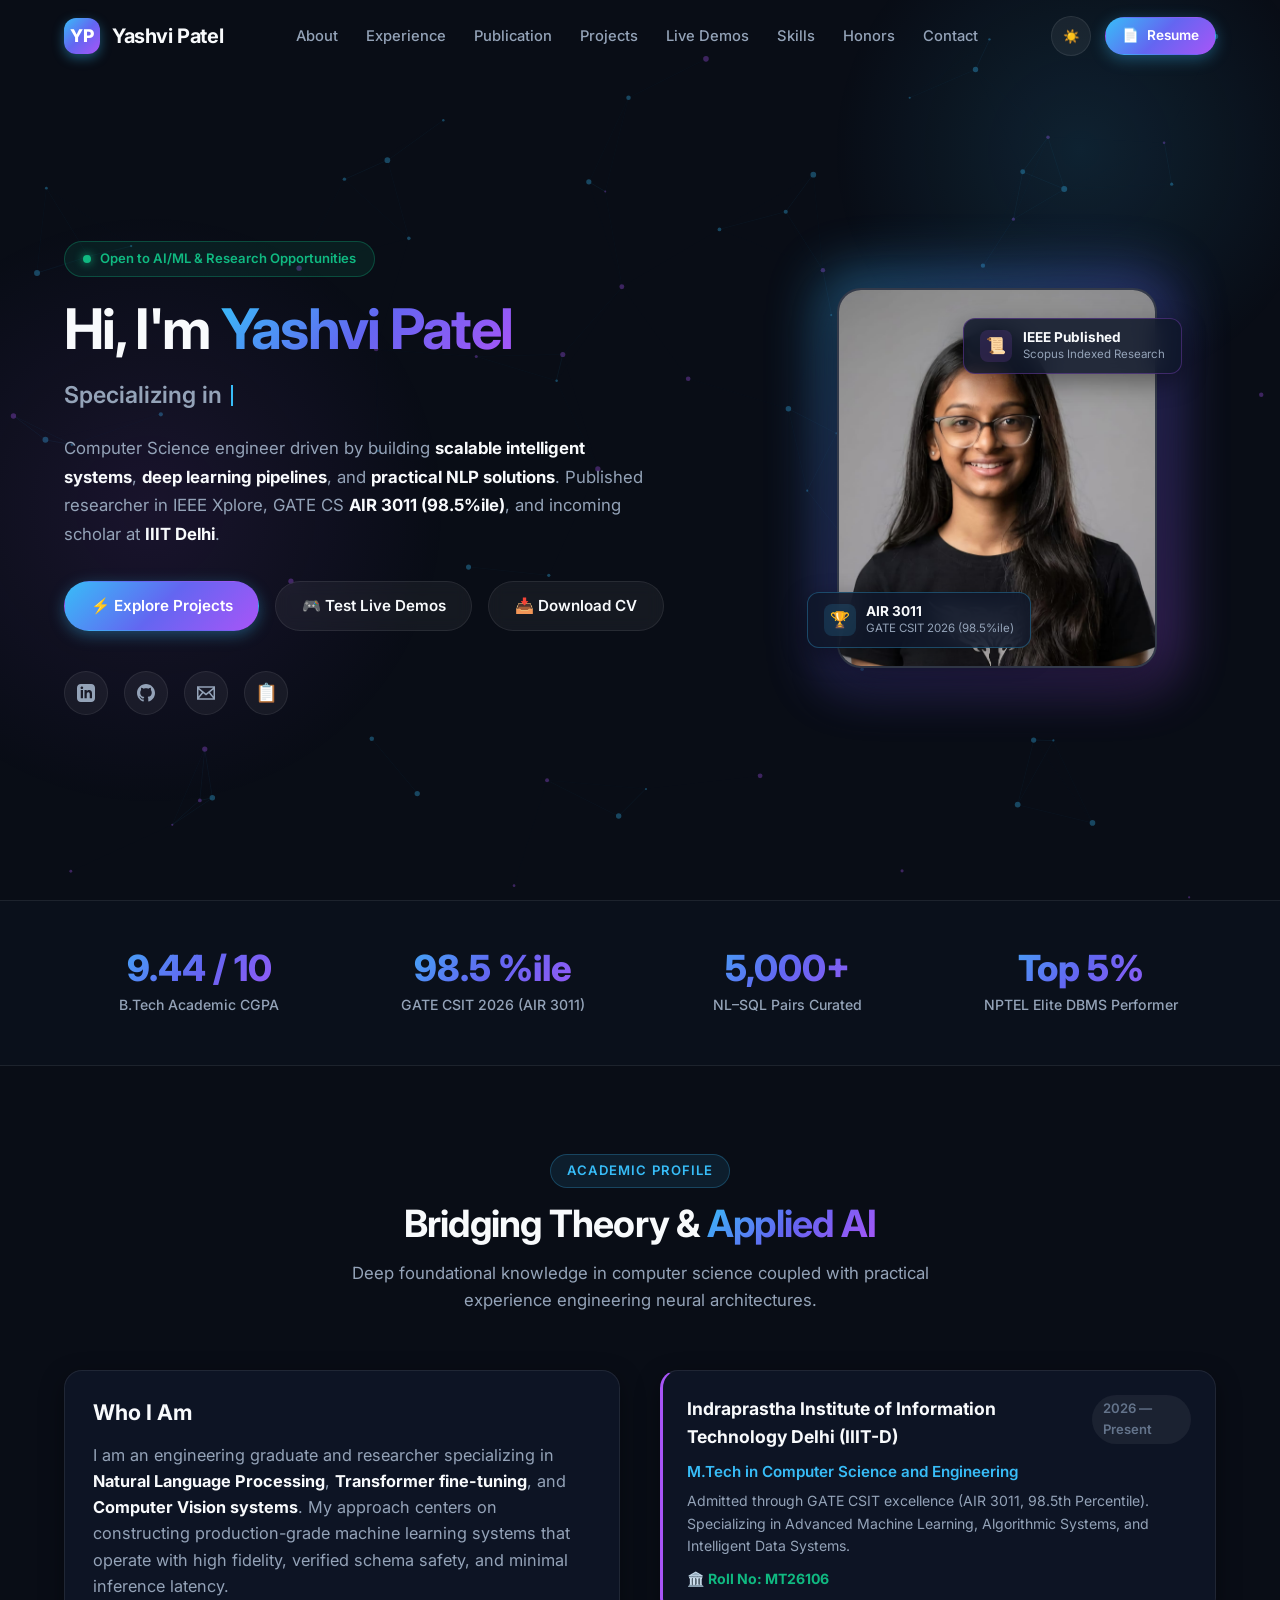
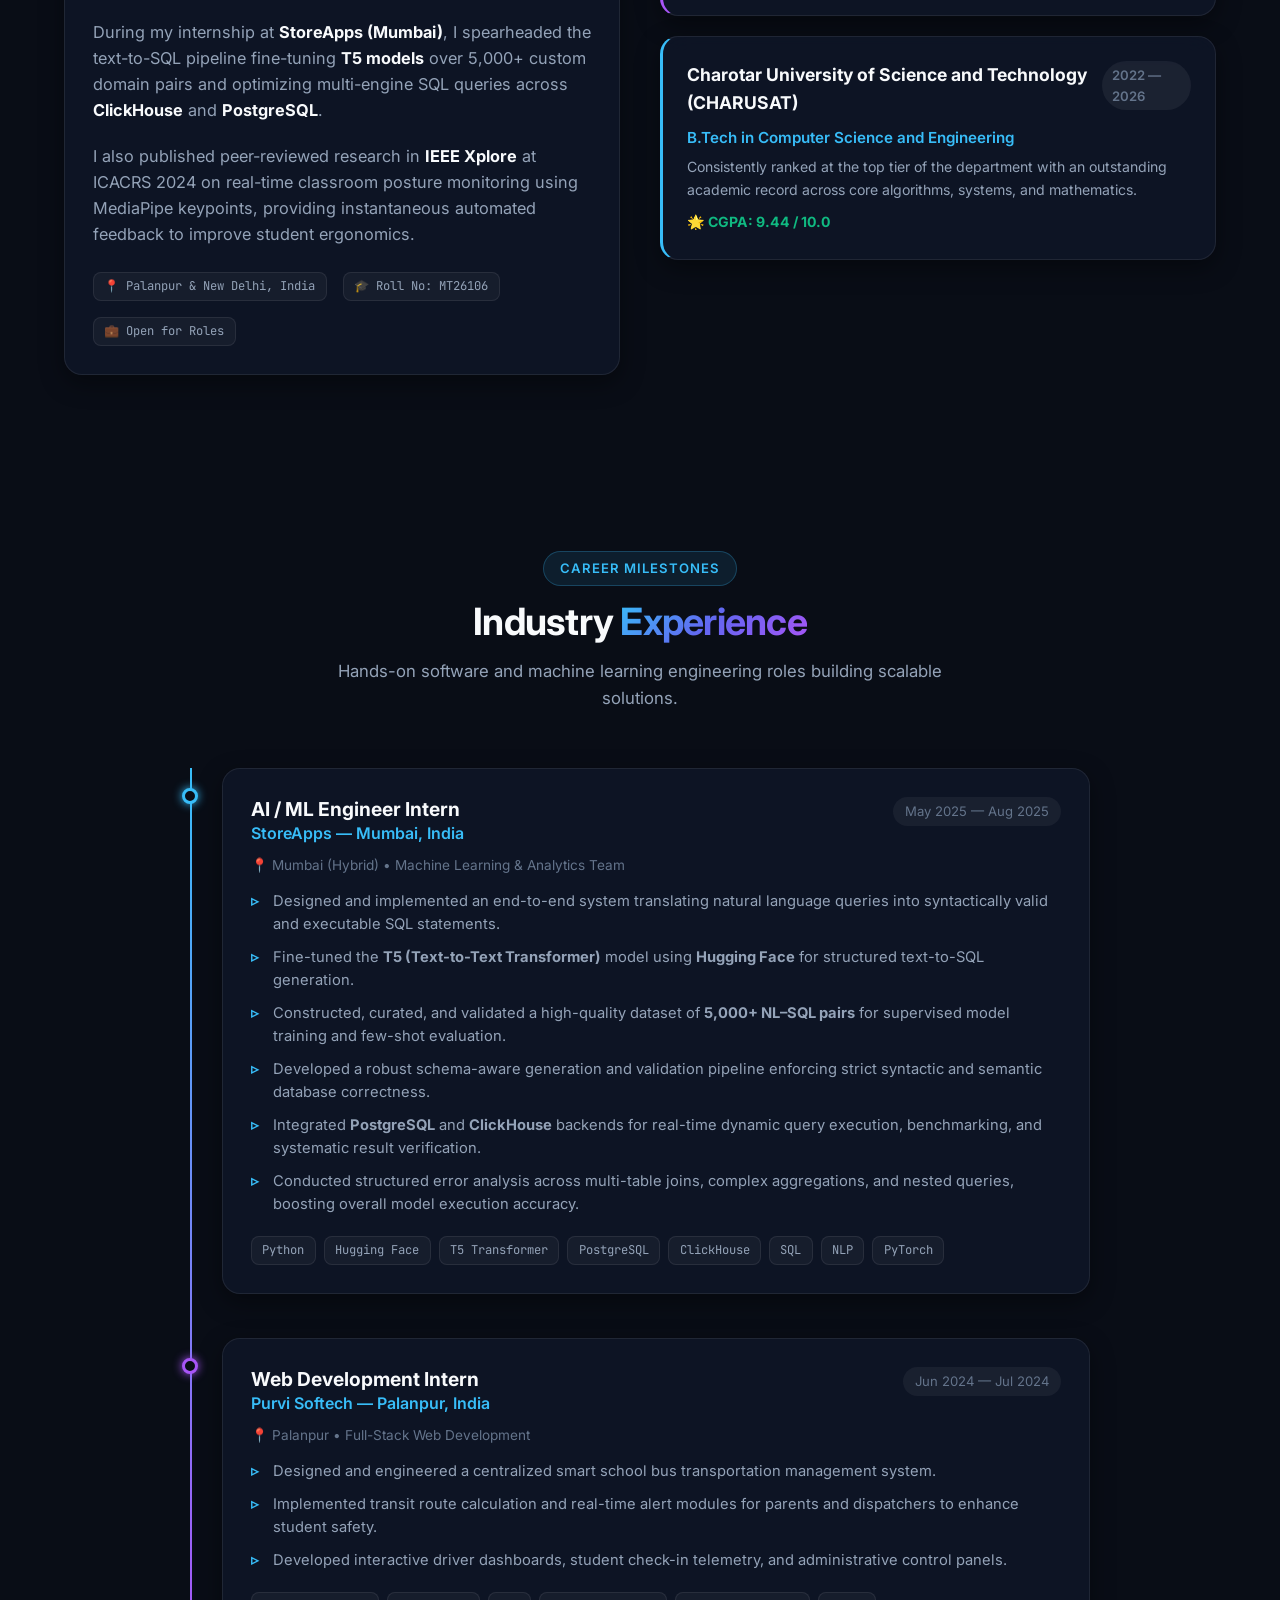
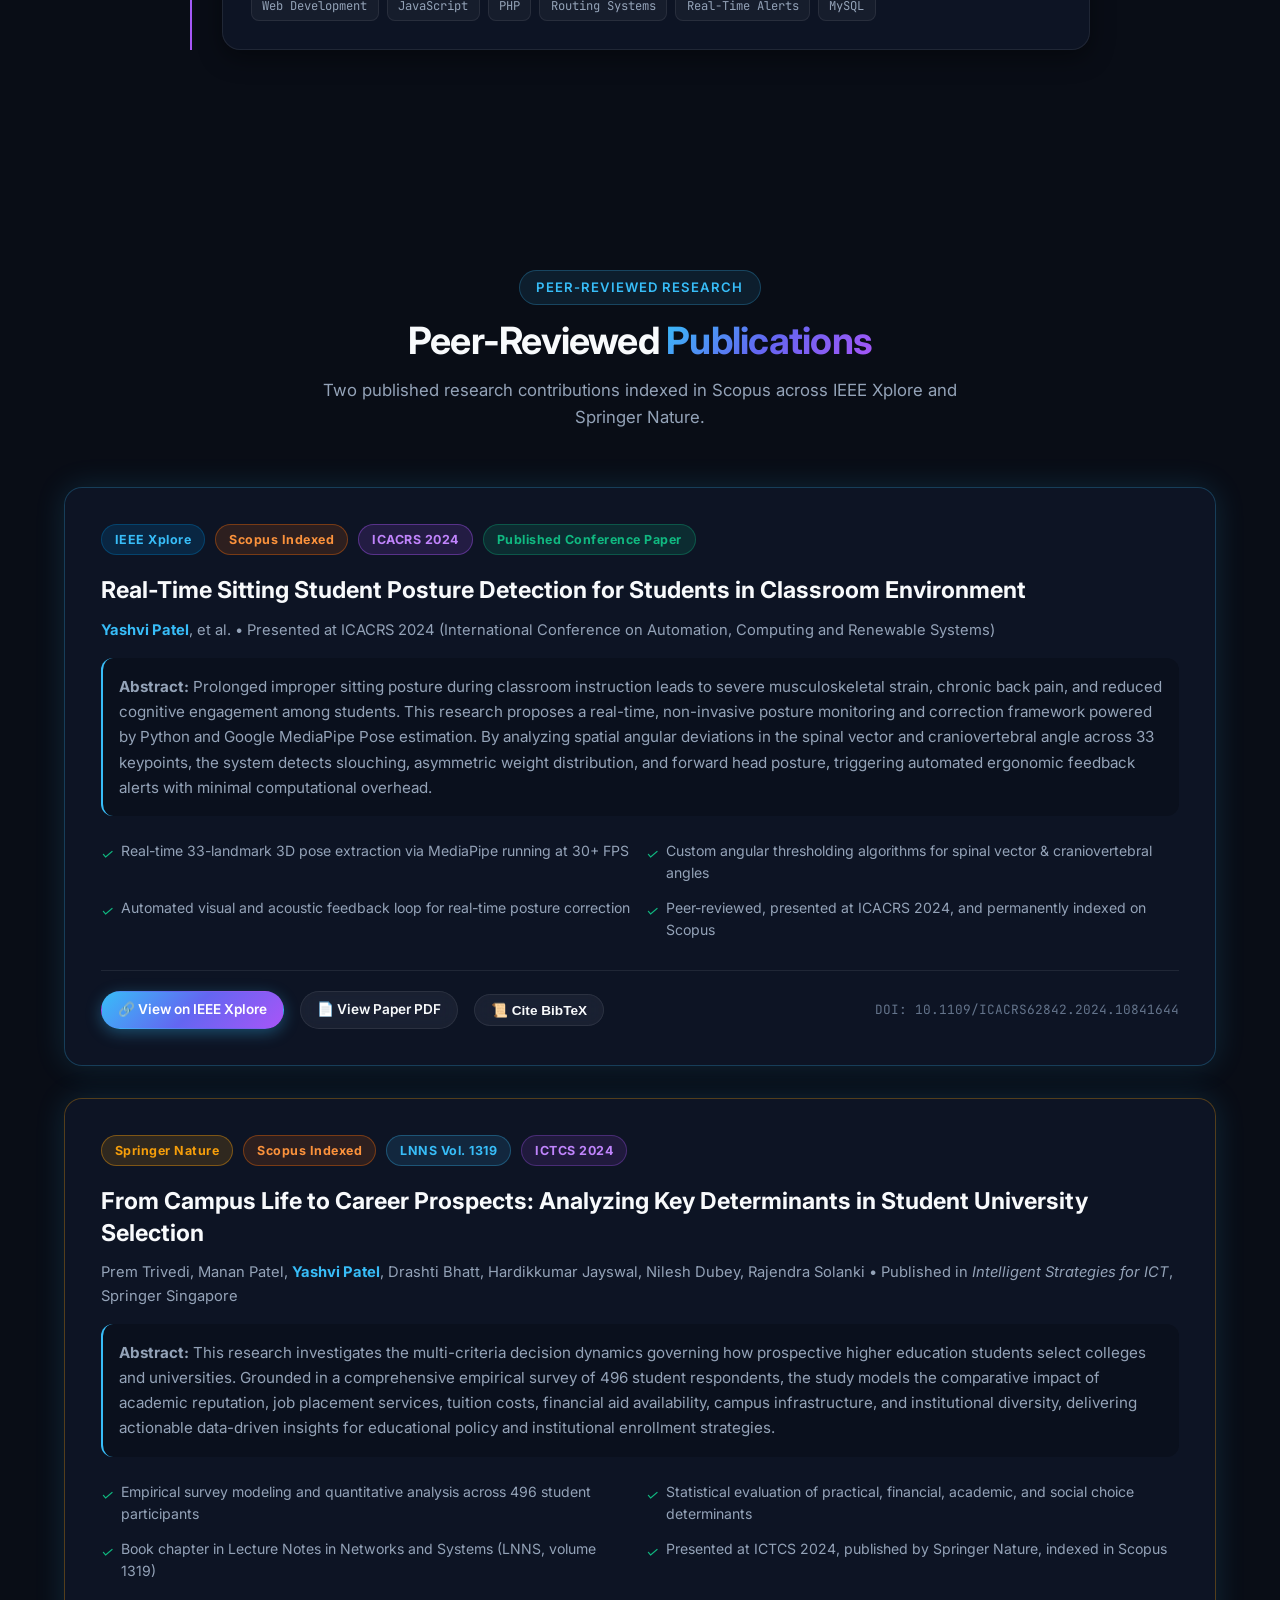
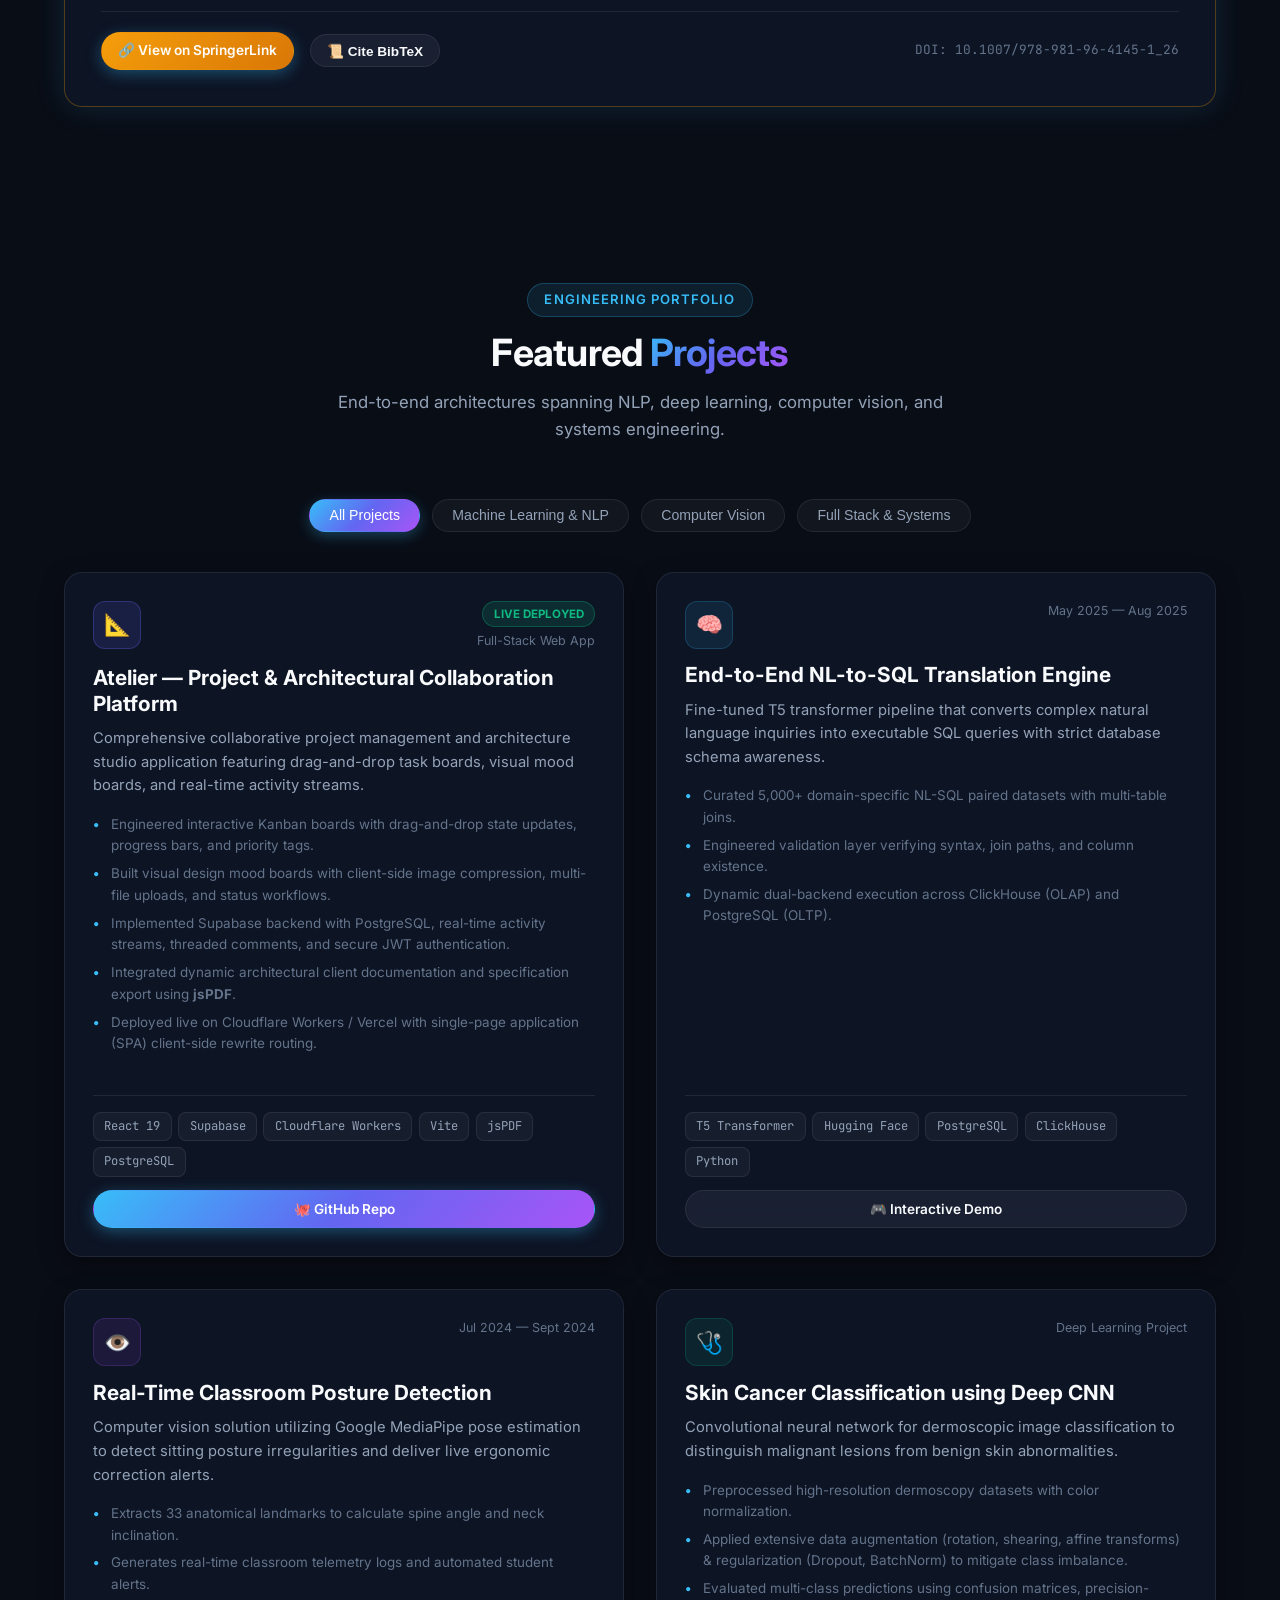
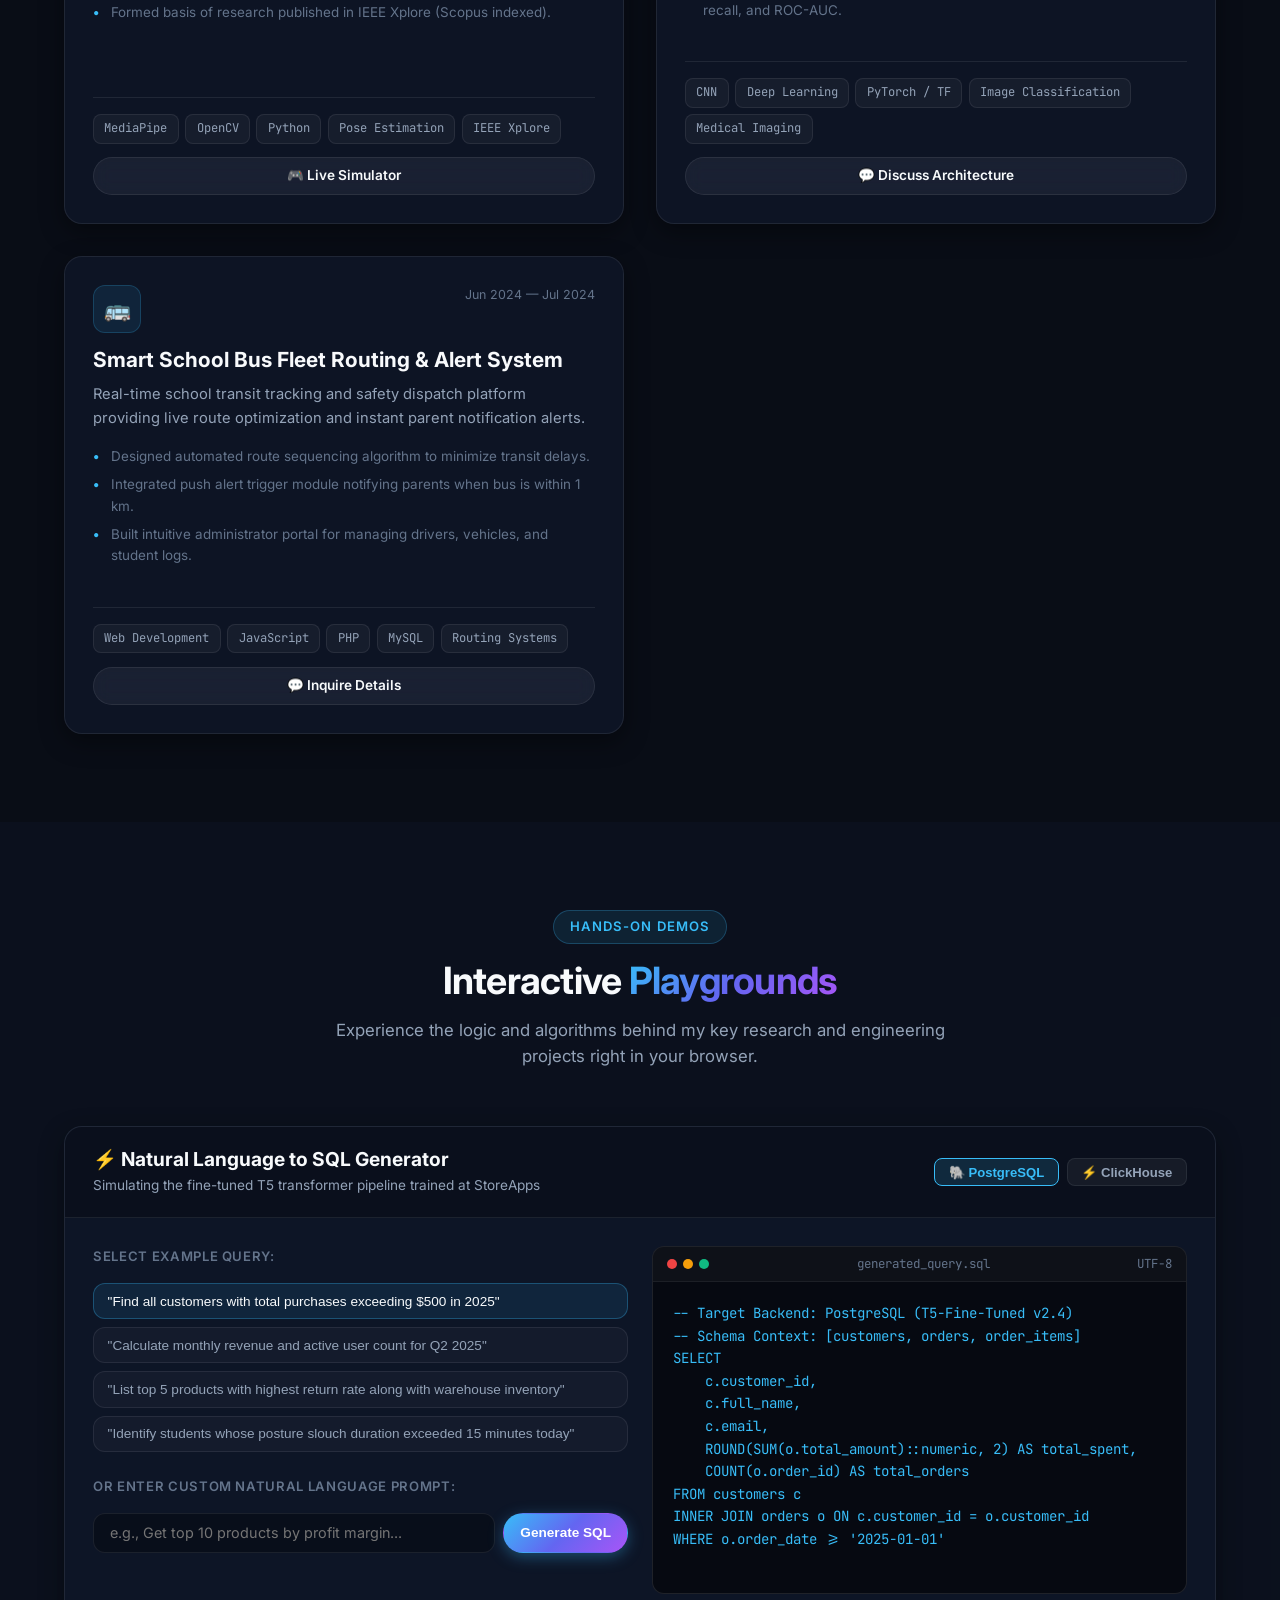
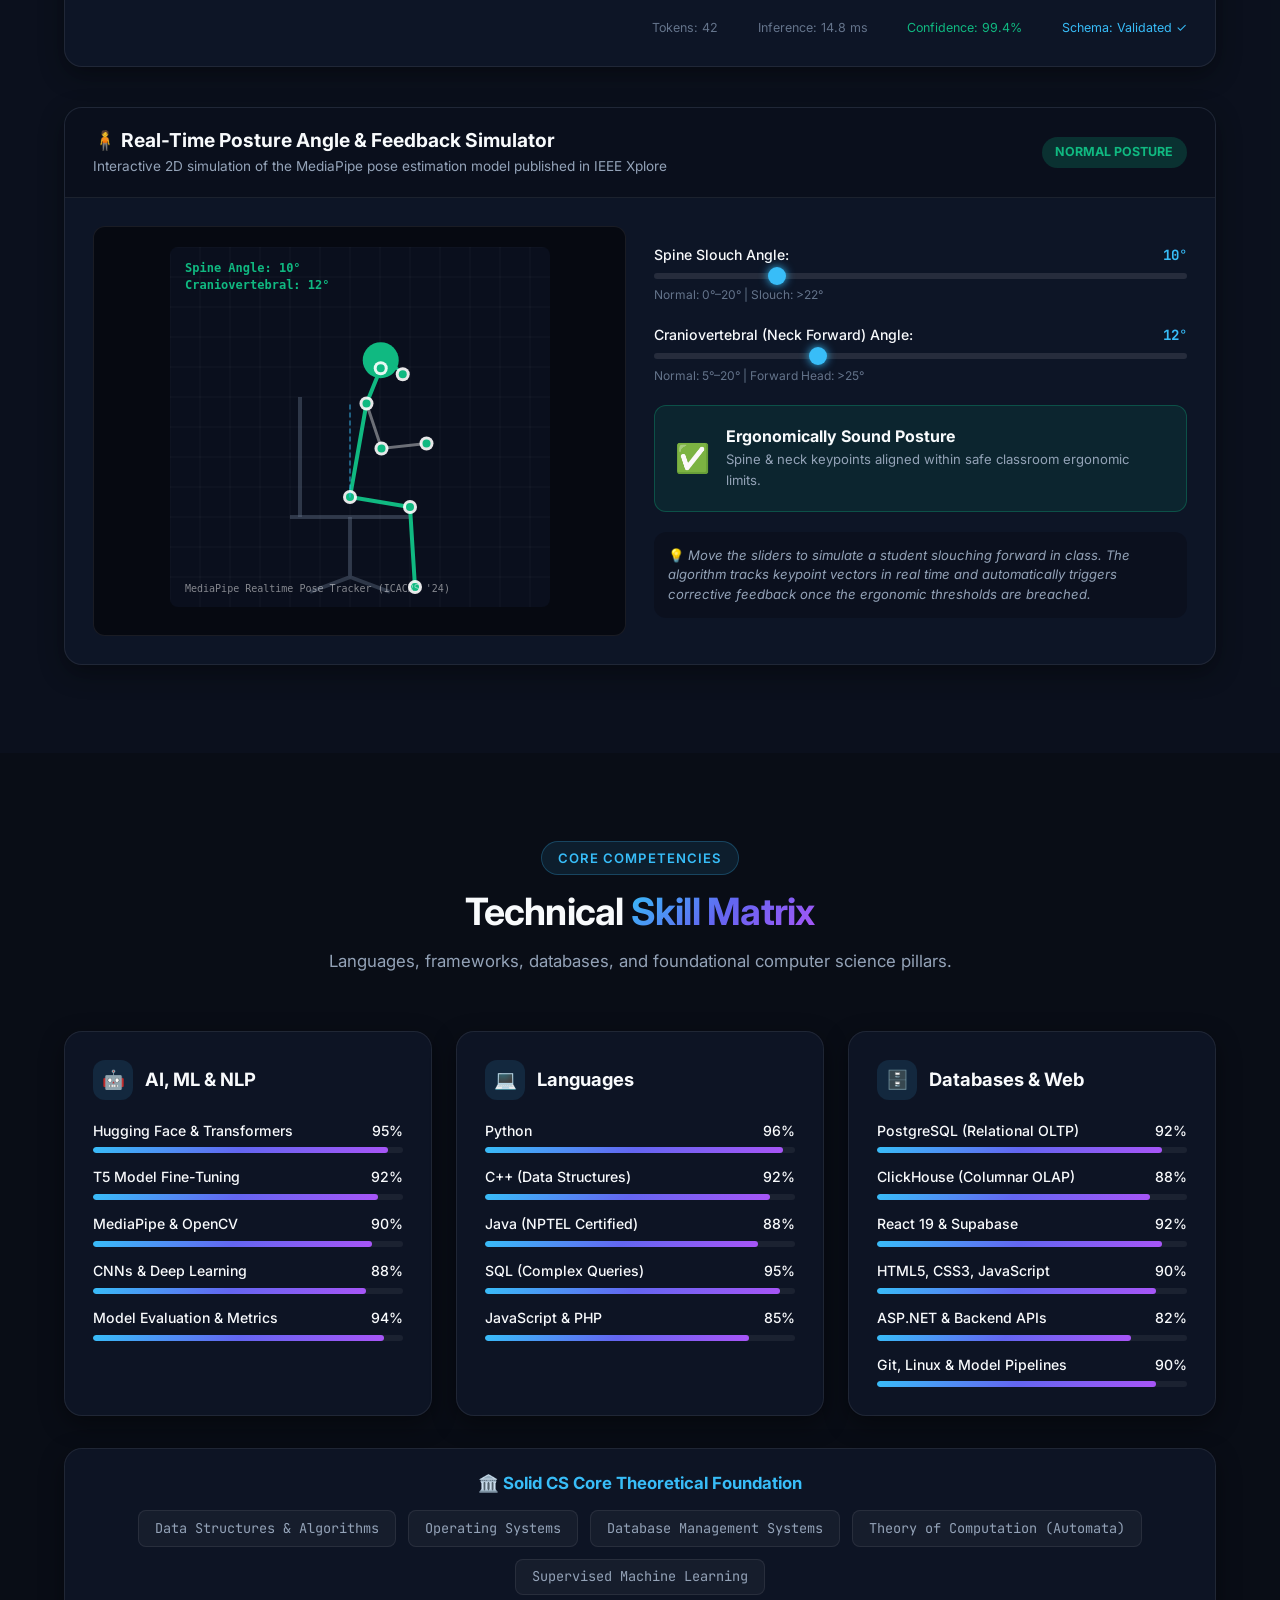
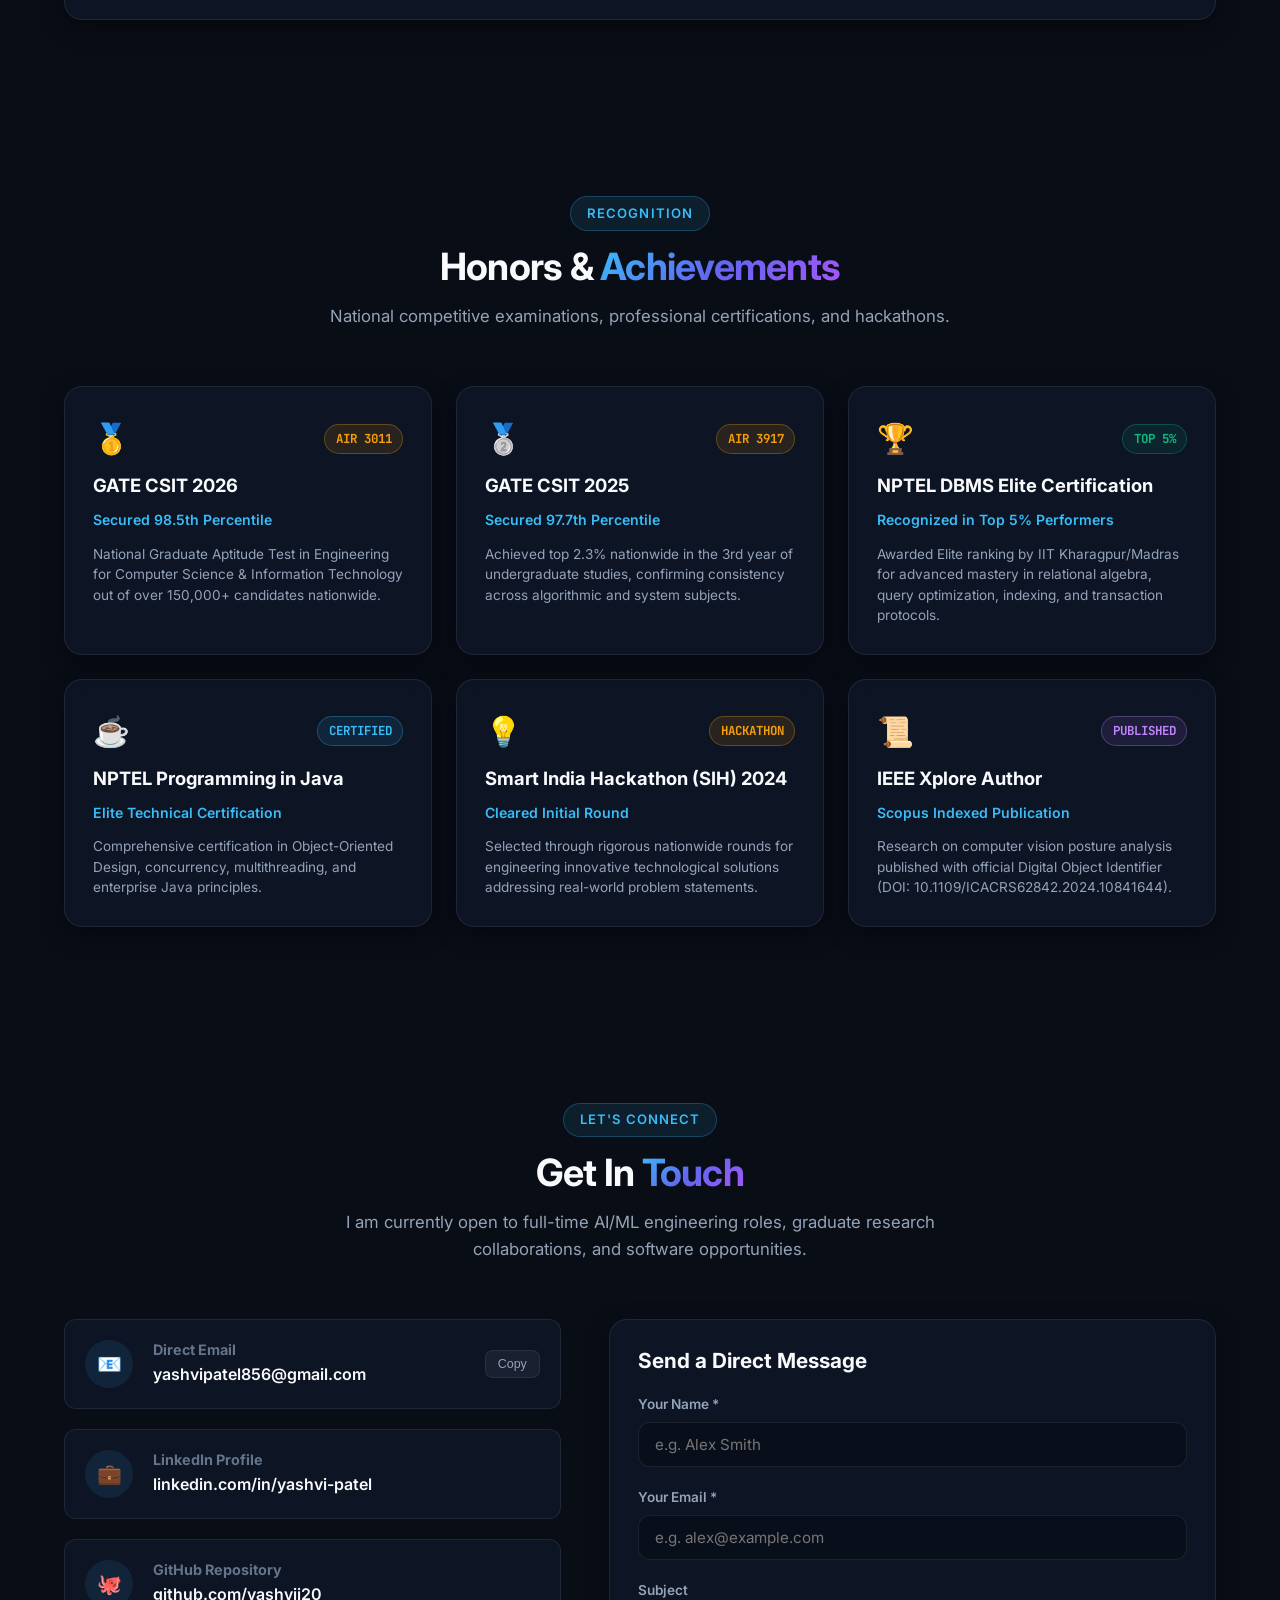
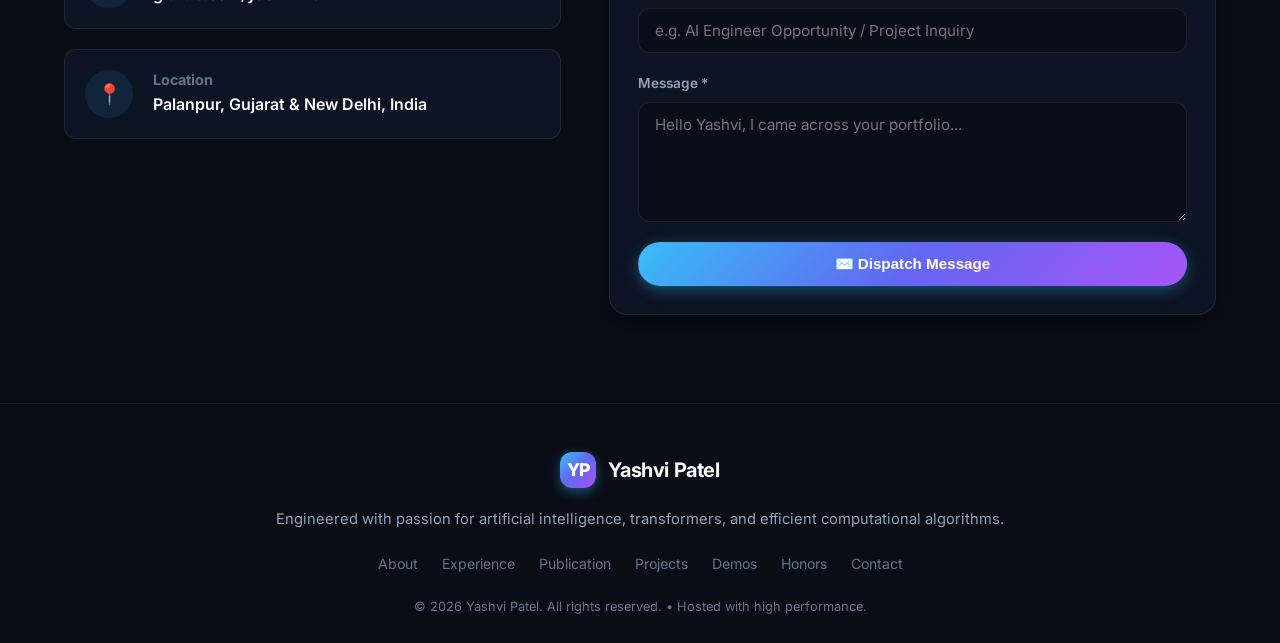
==== index.html @ 538547d9 "Initial commit: Yashvi Patel Portfolio Website with interactive demos and dual publications" ====
<!DOCTYPE html>
<html lang="en" data-theme="dark">
<head>
  <meta charset="UTF-8">
  <meta name="viewport" content="width=device-width, initial-scale=1.0">
  <title>Yashvi Patel | AI/ML Engineer & CS Researcher</title>
  <meta name="description" content="Portfolio of Yashvi Patel - AI/ML Engineer, NLP Researcher, and GATE CS AIR 3011 Scholar. Fine-tuned T5 models, MediaPipe Computer Vision, published in IEEE Xplore.">
  <meta name="keywords" content="Yashvi Patel, AI Engineer, Machine Learning, NLP, T5 Transformer, Computer Vision, MediaPipe, IIIT Delhi, CHARUSAT, GATE CS, IEEE Xplore">
  <meta name="author" content="Yashvi Patel">

  <!-- Open Graph / Meta -->
  <meta property="og:type" content="website">
  <meta property="og:title" content="Yashvi Patel | AI/ML Engineer & Researcher">
  <meta property="og:description" content="Explore projects in NLP, Text-to-SQL, Computer Vision, and IEEE-published research.">
  <meta property="og:image" content="assets/yashvi_patel.jpg">

  <!-- Favicon -->
  <link rel="icon" type="image/svg+xml" href="data:image/svg+xml,<svg xmlns='http://www.w3.org/2000/svg' viewBox='0 0 100 100'><text y='.9em' font-size='90'>🚀</text></svg>">

  <!-- Stylesheet -->
  <link rel="stylesheet" href="css/styles.css">

  <!-- Google Fonts -->
  <link rel="preconnect" href="https://fonts.googleapis.com">
  <link rel="preconnect" href="https://fonts.gstatic.com" crossorigin>
  <link href="https://fonts.googleapis.com/css2?family=Inter:wght@300;400;500;600;700;800&family=JetBrains+Mono:wght@400;500;700&display=swap" rel="stylesheet">
</head>
<body>

  <!-- Background Canvas & Ambience -->
  <canvas id="bg-canvas"></canvas>
  <div class="ambient-glow-1"></div>
  <div class="ambient-glow-2"></div>

  <!-- ==========================================================================
       NAVIGATION BAR
       ========================================================================== -->
  <nav class="navbar" id="navbar">
    <div class="container nav-container">
      <a href="#hero" class="nav-brand">
        <div class="nav-logo-badge">YP</div>
        <span>Yashvi Patel</span>
      </a>

      <ul class="nav-links">
        <li><a href="#about" class="nav-link">About</a></li>
        <li><a href="#experience" class="nav-link">Experience</a></li>
        <li><a href="#publication" class="nav-link">Publication</a></li>
        <li><a href="#projects" class="nav-link">Projects</a></li>
        <li><a href="#demos" class="nav-link">Live Demos</a></li>
        <li><a href="#skills" class="nav-link">Skills</a></li>
        <li><a href="#awards" class="nav-link">Honors</a></li>
        <li><a href="#contact" class="nav-link">Contact</a></li>
      </ul>

      <div class="nav-actions">
        <button id="themeToggleBtn" class="theme-toggle-btn" aria-label="Toggle theme">☀️</button>
        <a href="assets/Yashvi_Patel_Resume.pdf" target="_blank" class="btn btn-primary btn-sm">
          <span>📄</span>
          <span>Resume</span>
        </a>
        <button class="mobile-menu-btn" id="mobileMenuBtn" aria-label="Open menu">☰</button>
      </div>
    </div>
  </nav>

  <!-- Mobile Drawer -->
  <div class="mobile-nav-drawer" id="mobileNavDrawer">
    <a href="#about" class="mobile-nav-link">About</a>
    <a href="#experience" class="mobile-nav-link">Experience</a>
    <a href="#publication" class="mobile-nav-link">Publication</a>
    <a href="#projects" class="mobile-nav-link">Projects</a>
    <a href="#demos" class="mobile-nav-link">Live Demos</a>
    <a href="#skills" class="mobile-nav-link">Skills</a>
    <a href="#awards" class="mobile-nav-link">Honors</a>
    <a href="#contact" class="mobile-nav-link">Contact</a>
    <a href="assets/Yashvi_Patel_Resume.pdf" target="_blank" class="btn btn-primary btn-sm" style="text-align: center; margin-top: 0.5rem;">
      📄 Download Resume
    </a>
  </div>

  <main>
    <!-- ==========================================================================
         HERO SECTION
         ========================================================================== -->
    <section class="hero-section" id="hero">
      <div class="container hero-grid">
        <div class="hero-content">
          <div class="hero-status-pill">
            <span class="status-dot"></span>
            <span>Open to AI/ML & Research Opportunities</span>
          </div>

          <h1 class="hero-title">
            Hi, I'm <span class="text-gradient">Yashvi Patel</span>
          </h1>

          <div class="hero-typed-wrapper">
            <span>Specializing in</span>
            <span class="typed-text" id="typedText"></span>
            <span class="typing-cursor"></span>
          </div>

          <p class="hero-bio">
            Computer Science engineer driven by building <strong>scalable intelligent systems</strong>, 
            <strong>deep learning pipelines</strong>, and <strong>practical NLP solutions</strong>. Published researcher in IEEE Xplore, 
            GATE CS <strong>AIR 3011 (98.5%ile)</strong>, and incoming scholar at <strong>IIIT Delhi</strong>.
          </p>

          <div class="hero-cta-group">
            <a href="#projects" class="btn btn-primary">
              <span>⚡ Explore Projects</span>
            </a>
            <a href="#demos" class="btn btn-secondary">
              <span>🎮 Test Live Demos</span>
            </a>
            <a href="assets/Yashvi_Patel_Resume.pdf" target="_blank" class="btn btn-secondary">
              <span>📥 Download CV</span>
            </a>
          </div>

          <div class="hero-social-links">
            <a href="https://www.linkedin.com/in/yashvi-patel-6a3a37250/" target="_blank" rel="noopener noreferrer" class="social-icon-btn" title="LinkedIn Profile">
              <svg width="18" height="18" fill="currentColor" viewBox="0 0 24 24"><path d="M19 0h-14c-2.761 0-5 2.239-5 5v14c0 2.761 2.239 5 5 5h14c2.762 0 5-2.239 5-5v-14c0-2.761-2.238-5-5-5zm-11 19h-3v-11h3v11zm-1.5-12.268c-.966 0-1.75-.79-1.75-1.764s.784-1.764 1.75-1.764 1.75.79 1.75 1.764-.783 1.764-1.75 1.764zm13.5 12.268h-3v-5.604c0-3.368-4-3.113-4 0v5.604h-3v-11h3v1.765c1.396-2.586 7-2.777 7 2.476v6.759z"/></svg>
            </a>
            <a href="https://github.com/yashvii20" target="_blank" rel="noopener noreferrer" class="social-icon-btn" title="GitHub Profile">
              <svg width="18" height="18" fill="currentColor" viewBox="0 0 24 24"><path d="M12 0c-6.626 0-12 5.373-12 12 0 5.302 3.438 9.8 8.207 11.387.599.111.793-.261.793-.577v-2.234c-3.338.726-4.033-1.416-4.033-1.416-.546-1.387-1.333-1.756-1.333-1.756-1.089-.745.083-.729.083-.729 1.205.084 1.839 1.237 1.839 1.237 1.07 1.834 2.807 1.304 3.492.997.107-.775.418-1.305.762-1.604-2.665-.305-5.467-1.334-5.467-5.931 0-1.311.469-2.381 1.236-3.221-.124-.303-.535-1.524.117-3.176 0 0 1.008-.322 3.301 1.23.957-.266 1.983-.399 3.003-.404 1.02.005 2.047.138 3.006.404 2.291-1.552 3.297-1.23 3.297-1.23.653 1.653.242 2.874.118 3.176.77.84 1.235 1.911 1.235 3.221 0 4.609-2.807 5.624-5.479 5.921.43.372.823 1.102.823 2.222v3.293c0 .319.192.694.801.576 4.765-1.589 8.199-6.086 8.199-11.386 0-6.627-5.373-12-12-12z"/></svg>
            </a>
            <a href="mailto:yashvipatel856@gmail.com" class="social-icon-btn" title="Send Email">
              <svg width="18" height="18" fill="currentColor" viewBox="0 0 24 24"><path d="M0 3v18h24v-18h-24zm6.623 7.929l-4.623 5.712v-9.458l4.623 3.746zm-4.141-5.929h19.035l-9.517 7.713-9.518-7.713zm5.694 7.188l3.824 3.099 3.83-3.104 5.612 6.817h-18.779l5.513-6.812zm9.208-1.26l4.616-3.741v9.348l-4.616-5.607z"/></svg>
            </a>
            <button id="heroCopyEmailBtn" class="social-icon-btn" title="Copy Email to Clipboard">
              📋
            </button>
          </div>
        </div>

        <div class="hero-visual">
          <div class="hero-avatar-wrapper">
            <div class="avatar-backdrop-glow"></div>
            <div class="hero-avatar-card">
              <img src="assets/yashvi_patel.jpg" alt="Yashvi Patel Portrait" class="hero-avatar-img">
            </div>

            <!-- Floating Highlights -->
            <div class="floating-badge floating-badge-1">
              <div class="badge-icon blue">🏆</div>
              <div class="badge-content">
                <h4>AIR 3011</h4>
                <p>GATE CSIT 2026 (98.5%ile)</p>
              </div>
            </div>

            <div class="floating-badge floating-badge-2">
              <div class="badge-icon purple">📜</div>
              <div class="badge-content">
                <h4>IEEE Published</h4>
                <p>Scopus Indexed Research</p>
              </div>
            </div>
          </div>
        </div>
      </div>
    </section>

    <!-- ==========================================================================
         METRICS / HIGHLIGHTS BAR
         ========================================================================== -->
    <section class="stats-bar-section">
      <div class="container">
        <div class="stats-grid">
          <div class="stat-item">
            <div class="stat-value">9.44 / 10</div>
            <div class="stat-label">B.Tech Academic CGPA</div>
          </div>
          <div class="stat-item">
            <div class="stat-value">98.5 %ile</div>
            <div class="stat-label">GATE CSIT 2026 (AIR 3011)</div>
          </div>
          <div class="stat-item">
            <div class="stat-value">5,000+</div>
            <div class="stat-label">NL–SQL Pairs Curated</div>
          </div>
          <div class="stat-item">
            <div class="stat-value">Top 5%</div>
            <div class="stat-label">NPTEL Elite DBMS Performer</div>
          </div>
        </div>
      </div>
    </section>

    <!-- ==========================================================================
         ABOUT ME & EDUCATION
         ========================================================================== -->
    <section class="section" id="about">
      <div class="container">
        <div class="section-header">
          <div class="section-tag">Academic Profile</div>
          <h2 class="section-title">Bridging Theory & <span class="text-gradient">Applied AI</span></h2>
          <p class="section-subtitle">
            Deep foundational knowledge in computer science coupled with practical experience engineering neural architectures.
          </p>
        </div>

        <div class="about-grid">
          <div class="glass-card about-text">
            <h3 style="font-size: 1.35rem; margin-bottom: 1rem;">Who I Am</h3>
            <p>
              I am an engineering graduate and researcher specializing in <strong>Natural Language Processing</strong>, 
              <strong>Transformer fine-tuning</strong>, and <strong>Computer Vision systems</strong>. My approach centers on constructing 
              production-grade machine learning systems that operate with high fidelity, verified schema safety, and minimal inference latency.
            </p>
            <p>
              During my internship at <strong>StoreApps (Mumbai)</strong>, I spearheaded the text-to-SQL pipeline fine-tuning <strong>T5 models</strong> 
              over 5,000+ custom domain pairs and optimizing multi-engine SQL queries across <strong>ClickHouse</strong> and <strong>PostgreSQL</strong>.
            </p>
            <p>
              I also published peer-reviewed research in <strong>IEEE Xplore</strong> at ICACRS 2024 on real-time classroom posture monitoring using 
              MediaPipe keypoints, providing instantaneous automated feedback to improve student ergonomics.
            </p>
            <div style="display: flex; gap: 1rem; margin-top: 1.5rem; flex-wrap: wrap;">
              <span class="tech-tag">📍 Palanpur & New Delhi, India</span>
              <span class="tech-tag">🎓 Roll No: MT26106</span>
              <span class="tech-tag">💼 Open for Roles</span>
            </div>
          </div>

          <div class="education-cards">
            <!-- IIIT Delhi Card -->
            <div class="glass-card edu-card iiitd">
              <div class="edu-header">
                <div class="edu-school">Indraprastha Institute of Information Technology Delhi (IIIT-D)</div>
                <div class="edu-year">2026 — Present</div>
              </div>
              <div class="edu-degree">M.Tech in Computer Science and Engineering</div>
              <p style="font-size: 0.88rem; color: var(--text-secondary); margin-bottom: 0.5rem;">
                Admitted through GATE CSIT excellence (AIR 3011, 98.5th Percentile). Specializing in Advanced Machine Learning, Algorithmic Systems, and Intelligent Data Systems.
              </p>
              <div class="edu-score">
                <span>🏛️ Roll No: MT26106</span>
              </div>
            </div>

            <!-- CHARUSAT Card -->
            <div class="glass-card edu-card">
              <div class="edu-header">
                <div class="edu-school">Charotar University of Science and Technology (CHARUSAT)</div>
                <div class="edu-year">2022 — 2026</div>
              </div>
              <div class="edu-degree">B.Tech in Computer Science and Engineering</div>
              <p style="font-size: 0.88rem; color: var(--text-secondary); margin-bottom: 0.5rem;">
                Consistently ranked at the top tier of the department with an outstanding academic record across core algorithms, systems, and mathematics.
              </p>
              <div class="edu-score">
                <span>🌟 CGPA: 9.44 / 10.0</span>
              </div>
            </div>
          </div>
        </div>
      </div>
    </section>

    <!-- ==========================================================================
         WORK EXPERIENCE
         ========================================================================== -->
    <section class="section" id="experience">
      <div class="container">
        <div class="section-header">
          <div class="section-tag">Career Milestones</div>
          <h2 class="section-title">Industry <span class="text-gradient">Experience</span></h2>
          <p class="section-subtitle">
            Hands-on software and machine learning engineering roles building scalable solutions.
          </p>
        </div>

        <div class="experience-timeline">
          <!-- StoreApps -->
          <div class="timeline-item">
            <div class="timeline-dot"></div>
            <div class="glass-card">
              <div class="exp-header">
                <div>
                  <h3 class="exp-role">AI / ML Engineer Intern</h3>
                  <div class="exp-company">StoreApps — Mumbai, India</div>
                </div>
                <div class="exp-duration">May 2025 — Aug 2025</div>
              </div>

              <div class="exp-location">
                <span>📍 Mumbai (Hybrid) • Machine Learning & Analytics Team</span>
              </div>

              <ul class="exp-bullets">
                <li>Designed and implemented an end-to-end system translating natural language queries into syntactically valid and executable SQL statements.</li>
                <li>Fine-tuned the <strong>T5 (Text-to-Text Transformer)</strong> model using <strong>Hugging Face</strong> for structured text-to-SQL generation.</li>
                <li>Constructed, curated, and validated a high-quality dataset of <strong>5,000+ NL–SQL pairs</strong> for supervised model training and few-shot evaluation.</li>
                <li>Developed a robust schema-aware generation and validation pipeline enforcing strict syntactic and semantic database correctness.</li>
                <li>Integrated <strong>PostgreSQL</strong> and <strong>ClickHouse</strong> backends for real-time dynamic query execution, benchmarking, and systematic result verification.</li>
                <li>Conducted structured error analysis across multi-table joins, complex aggregations, and nested queries, boosting overall model execution accuracy.</li>
              </ul>

              <div class="exp-tech-tags">
                <span class="tech-tag">Python</span>
                <span class="tech-tag">Hugging Face</span>
                <span class="tech-tag">T5 Transformer</span>
                <span class="tech-tag">PostgreSQL</span>
                <span class="tech-tag">ClickHouse</span>
                <span class="tech-tag">SQL</span>
                <span class="tech-tag">NLP</span>
                <span class="tech-tag">PyTorch</span>
              </div>
            </div>
          </div>

          <!-- Purvi Softech -->
          <div class="timeline-item">
            <div class="timeline-dot"></div>
            <div class="glass-card">
              <div class="exp-header">
                <div>
                  <h3 class="exp-role">Web Development Intern</h3>
                  <div class="exp-company">Purvi Softech — Palanpur, India</div>
                </div>
                <div class="exp-duration">Jun 2024 — Jul 2024</div>
              </div>

              <div class="exp-location">
                <span>📍 Palanpur • Full-Stack Web Development</span>
              </div>

              <ul class="exp-bullets">
                <li>Designed and engineered a centralized smart school bus transportation management system.</li>
                <li>Implemented transit route calculation and real-time alert modules for parents and dispatchers to enhance student safety.</li>
                <li>Developed interactive driver dashboards, student check-in telemetry, and administrative control panels.</li>
              </ul>

              <div class="exp-tech-tags">
                <span class="tech-tag">Web Development</span>
                <span class="tech-tag">JavaScript</span>
                <span class="tech-tag">PHP</span>
                <span class="tech-tag">Routing Systems</span>
                <span class="tech-tag">Real-Time Alerts</span>
                <span class="tech-tag">MySQL</span>
              </div>
            </div>
          </div>
        </div>
      </div>
    </section>

    <!-- ==========================================================================
         RESEARCH & PUBLICATIONS
         ========================================================================== -->
    <section class="section" id="publication">
      <div class="container">
        <div class="section-header">
          <div class="section-tag">Peer-Reviewed Research</div>
          <h2 class="section-title">Peer-Reviewed <span class="text-gradient">Publications</span></h2>
          <p class="section-subtitle">
            Two published research contributions indexed in Scopus across IEEE Xplore and Springer Nature.
          </p>
        </div>

        <div style="display: flex; flex-direction: column; gap: 2rem;">
          <!-- Publication 1: IEEE Xplore -->
          <div class="glass-card publication-card">
            <div class="pub-badge-row">
              <span class="pub-badge ieee">IEEE Xplore</span>
              <span class="pub-badge scopus">Scopus Indexed</span>
              <span class="pub-badge icacrs">ICACRS 2024</span>
              <span class="pub-badge" style="background: rgba(16, 185, 129, 0.15); color: #10b981; border: 1px solid rgba(16, 185, 129, 0.3);">
                Published Conference Paper
              </span>
            </div>

            <h3 class="pub-title">
              Real-Time Sitting Student Posture Detection for Students in Classroom Environment
            </h3>

            <div class="pub-authors">
              <strong>Yashvi Patel</strong>, et al. • Presented at ICACRS 2024 (International Conference on Automation, Computing and Renewable Systems)
            </div>

            <div class="pub-abstract">
              <strong>Abstract:</strong> Prolonged improper sitting posture during classroom instruction leads to severe musculoskeletal strain, chronic back pain, and reduced cognitive engagement among students. This research proposes a real-time, non-invasive posture monitoring and correction framework powered by Python and Google MediaPipe Pose estimation. By analyzing spatial angular deviations in the spinal vector and craniovertebral angle across 33 keypoints, the system detects slouching, asymmetric weight distribution, and forward head posture, triggering automated ergonomic feedback alerts with minimal computational overhead.
            </div>

            <ul class="pub-highlights-list">
              <li class="pub-highlight-item">
                <i>✓</i> <span>Real-time 33-landmark 3D pose extraction via MediaPipe running at 30+ FPS</span>
              </li>
              <li class="pub-highlight-item">
                <i>✓</i> <span>Custom angular thresholding algorithms for spinal vector & craniovertebral angles</span>
              </li>
              <li class="pub-highlight-item">
                <i>✓</i> <span>Automated visual and acoustic feedback loop for real-time posture correction</span>
              </li>
              <li class="pub-highlight-item">
                <i>✓</i> <span>Peer-reviewed, presented at ICACRS 2024, and permanently indexed on Scopus</span>
              </li>
            </ul>

            <div class="pub-actions">
              <a href="https://doi.org/10.1109/ICACRS62842.2024.10841644" target="_blank" rel="noopener noreferrer" class="btn btn-primary btn-sm">
                <span>🔗 View on IEEE Xplore</span>
              </a>
              <a href="assets/Posture_Detection_IEEE_Paper.pdf" target="_blank" class="btn btn-secondary btn-sm">
                <span>📄 View Paper PDF</span>
              </a>
              <button class="btn btn-secondary btn-sm view-bibtex-btn" data-paper="ieee">
                <span>📜 Cite BibTeX</span>
              </button>
              <div class="doi-pill" style="margin-left: auto;">
                DOI: 10.1109/ICACRS62842.2024.10841644
              </div>
            </div>
          </div>

          <!-- Publication 2: Springer Nature -->
          <div class="glass-card publication-card" style="border-color: rgba(245, 158, 11, 0.3);">
            <div class="pub-badge-row">
              <span class="pub-badge" style="background: rgba(245, 158, 11, 0.15); color: #f59e0b; border: 1px solid rgba(245, 158, 11, 0.4);">Springer Nature</span>
              <span class="pub-badge scopus">Scopus Indexed</span>
              <span class="pub-badge" style="background: rgba(56, 189, 248, 0.12); color: #38bdf8; border: 1px solid rgba(56, 189, 248, 0.3);">LNNS Vol. 1319</span>
              <span class="pub-badge" style="background: rgba(168, 85, 247, 0.12); color: #c084fc; border: 1px solid rgba(168, 85, 247, 0.3);">ICTCS 2024</span>
            </div>

            <h3 class="pub-title">
              From Campus Life to Career Prospects: Analyzing Key Determinants in Student University Selection
            </h3>

            <div class="pub-authors">
              Prem Trivedi, Manan Patel, <strong>Yashvi Patel</strong>, Drashti Bhatt, Hardikkumar Jayswal, Nilesh Dubey, Rajendra Solanki • Published in <em>Intelligent Strategies for ICT</em>, Springer Singapore
            </div>

            <div class="pub-abstract">
              <strong>Abstract:</strong> This research investigates the multi-criteria decision dynamics governing how prospective higher education students select colleges and universities. Grounded in a comprehensive empirical survey of 496 student respondents, the study models the comparative impact of academic reputation, job placement services, tuition costs, financial aid availability, campus infrastructure, and institutional diversity, delivering actionable data-driven insights for educational policy and institutional enrollment strategies.
            </div>

            <ul class="pub-highlights-list">
              <li class="pub-highlight-item">
                <i>✓</i> <span>Empirical survey modeling and quantitative analysis across 496 student participants</span>
              </li>
              <li class="pub-highlight-item">
                <i>✓</i> <span>Statistical evaluation of practical, financial, academic, and social choice determinants</span>
              </li>
              <li class="pub-highlight-item">
                <i>✓</i> <span>Book chapter in Lecture Notes in Networks and Systems (LNNS, volume 1319)</span>
              </li>
              <li class="pub-highlight-item">
                <i>✓</i> <span>Presented at ICTCS 2024, published by Springer Nature, indexed in Scopus</span>
              </li>
            </ul>

            <div class="pub-actions">
              <a href="https://doi.org/10.1007/978-981-96-4145-1_26" target="_blank" rel="noopener noreferrer" class="btn btn-primary btn-sm" style="background: linear-gradient(135deg, #f59e0b, #d97706);">
                <span>🔗 View on SpringerLink</span>
              </a>
              <button class="btn btn-secondary btn-sm view-bibtex-btn" data-paper="springer">
                <span>📜 Cite BibTeX</span>
              </button>
              <div class="doi-pill" style="margin-left: auto;">
                DOI: 10.1007/978-981-96-4145-1_26
              </div>
            </div>
          </div>
        </div>
      </div>
    </section>

    <!-- ==========================================================================
         FEATURED PROJECTS
         ========================================================================== -->
    <section class="section" id="projects">
      <div class="container">
        <div class="section-header">
          <div class="section-tag">Engineering Portfolio</div>
          <h2 class="section-title">Featured <span class="text-gradient">Projects</span></h2>
          <p class="section-subtitle">
            End-to-end architectures spanning NLP, deep learning, computer vision, and systems engineering.
          </p>
        </div>

        <div class="project-filters">
          <button class="filter-btn active" data-filter="all">All Projects</button>
          <button class="filter-btn" data-filter="ml-nlp">Machine Learning & NLP</button>
          <button class="filter-btn" data-filter="cv">Computer Vision</button>
          <button class="filter-btn" data-filter="systems">Full Stack & Systems</button>
        </div>

        <div class="projects-grid">
          <!-- Project 0: Atelier Project Management -->
          <div class="glass-card project-card" data-category="systems">
            <div class="project-card-top">
              <div class="project-card-header">
                <div class="project-icon-box" style="background: rgba(99, 102, 241, 0.15); color: #818cf8; border-color: rgba(99, 102, 241, 0.3);">📐</div>
                <div style="display: flex; flex-direction: column; align-items: flex-end; gap: 4px;">
                  <span style="padding: 0.2rem 0.65rem; border-radius: var(--radius-full); font-size: 0.72rem; font-weight: 700; background: rgba(16, 185, 129, 0.15); color: #10b981; border: 1px solid rgba(16, 185, 129, 0.3);">LIVE DEPLOYED</span>
                  <div class="project-date">Full-Stack Web App</div>
                </div>
              </div>
              <h3 class="project-title">Atelier — Project & Architectural Collaboration Platform</h3>
              <p class="project-description">
                Comprehensive collaborative project management and architecture studio application featuring drag-and-drop task boards, visual mood boards, and real-time activity streams.
              </p>
              <ul class="project-highlights">
                <li>Engineered interactive Kanban boards with drag-and-drop state updates, progress bars, and priority tags.</li>
                <li>Built visual design mood boards with client-side image compression, multi-file uploads, and status workflows.</li>
                <li>Implemented Supabase backend with PostgreSQL, real-time activity streams, threaded comments, and secure JWT authentication.</li>
                <li>Integrated dynamic architectural client documentation and specification export using <strong>jsPDF</strong>.</li>
                <li>Deployed live on Cloudflare Workers / Vercel with single-page application (SPA) client-side rewrite routing.</li>
              </ul>
            </div>
            <div class="project-card-bottom">
              <div class="project-tech-tags">
                <span class="tech-tag">React 19</span>
                <span class="tech-tag">Supabase</span>
                <span class="tech-tag">Cloudflare Workers</span>
                <span class="tech-tag">Vite</span>
                <span class="tech-tag">jsPDF</span>
                <span class="tech-tag">PostgreSQL</span>
              </div>
              <div class="project-actions">
                <a href="https://github.com/yashvii20/Proj_Management" target="_blank" rel="noopener noreferrer" class="btn btn-primary btn-sm" style="flex: 1;">
                  <span>🐙 GitHub Repo</span>
                </a>
              </div>
            </div>
          </div>

          <!-- Project 1: NL-to-SQL -->
          <div class="glass-card project-card" data-category="ml-nlp">
            <div class="project-card-top">
              <div class="project-card-header">
                <div class="project-icon-box">🧠</div>
                <div class="project-date">May 2025 — Aug 2025</div>
              </div>
              <h3 class="project-title">End-to-End NL-to-SQL Translation Engine</h3>
              <p class="project-description">
                Fine-tuned T5 transformer pipeline that converts complex natural language inquiries into executable SQL queries with strict database schema awareness.
              </p>
              <ul class="project-highlights">
                <li>Curated 5,000+ domain-specific NL-SQL paired datasets with multi-table joins.</li>
                <li>Engineered validation layer verifying syntax, join paths, and column existence.</li>
                <li>Dynamic dual-backend execution across ClickHouse (OLAP) and PostgreSQL (OLTP).</li>
              </ul>
            </div>
            <div class="project-card-bottom">
              <div class="project-tech-tags">
                <span class="tech-tag">T5 Transformer</span>
                <span class="tech-tag">Hugging Face</span>
                <span class="tech-tag">PostgreSQL</span>
                <span class="tech-tag">ClickHouse</span>
                <span class="tech-tag">Python</span>
              </div>
              <div class="project-actions">
                <a href="#demos" class="btn btn-secondary btn-sm" style="flex: 1;">🎮 Interactive Demo</a>
              </div>
            </div>
          </div>

          <!-- Project 2: Posture Detection -->
          <div class="glass-card project-card" data-category="cv">
            <div class="project-card-top">
              <div class="project-card-header">
                <div class="project-icon-box purple">👁️</div>
                <div class="project-date">Jul 2024 — Sept 2024</div>
              </div>
              <h3 class="project-title">Real-Time Classroom Posture Detection</h3>
              <p class="project-description">
                Computer vision solution utilizing Google MediaPipe pose estimation to detect sitting posture irregularities and deliver live ergonomic correction alerts.
              </p>
              <ul class="project-highlights">
                <li>Extracts 33 anatomical landmarks to calculate spine angle and neck inclination.</li>
                <li>Generates real-time classroom telemetry logs and automated student alerts.</li>
                <li>Formed basis of research published in IEEE Xplore (Scopus indexed).</li>
              </ul>
            </div>
            <div class="project-card-bottom">
              <div class="project-tech-tags">
                <span class="tech-tag">MediaPipe</span>
                <span class="tech-tag">OpenCV</span>
                <span class="tech-tag">Python</span>
                <span class="tech-tag">Pose Estimation</span>
                <span class="tech-tag">IEEE Xplore</span>
              </div>
              <div class="project-actions">
                <a href="#demos" class="btn btn-secondary btn-sm" style="flex: 1;">🎮 Live Simulator</a>
              </div>
            </div>
          </div>

          <!-- Project 3: Skin Cancer CNN -->
          <div class="glass-card project-card" data-category="cv ml-nlp">
            <div class="project-card-top">
              <div class="project-card-header">
                <div class="project-icon-box emerald">🩺</div>
                <div class="project-date">Deep Learning Project</div>
              </div>
              <h3 class="project-title">Skin Cancer Classification using Deep CNN</h3>
              <p class="project-description">
                Convolutional neural network for dermoscopic image classification to distinguish malignant lesions from benign skin abnormalities.
              </p>
              <ul class="project-highlights">
                <li>Preprocessed high-resolution dermoscopy datasets with color normalization.</li>
                <li>Applied extensive data augmentation (rotation, shearing, affine transforms) & regularization (Dropout, BatchNorm) to mitigate class imbalance.</li>
                <li>Evaluated multi-class predictions using confusion matrices, precision-recall, and ROC-AUC.</li>
              </ul>
            </div>
            <div class="project-card-bottom">
              <div class="project-tech-tags">
                <span class="tech-tag">CNN</span>
                <span class="tech-tag">Deep Learning</span>
                <span class="tech-tag">PyTorch / TF</span>
                <span class="tech-tag">Image Classification</span>
                <span class="tech-tag">Medical Imaging</span>
              </div>
              <div class="project-actions">
                <a href="#contact" class="btn btn-secondary btn-sm" style="flex: 1;">💬 Discuss Architecture</a>
              </div>
            </div>
          </div>

          <!-- Project 4: Smart School Bus System -->
          <div class="glass-card project-card" data-category="systems">
            <div class="project-card-top">
              <div class="project-card-header">
                <div class="project-icon-box">🚌</div>
                <div class="project-date">Jun 2024 — Jul 2024</div>
              </div>
              <h3 class="project-title">Smart School Bus Fleet Routing & Alert System</h3>
              <p class="project-description">
                Real-time school transit tracking and safety dispatch platform providing live route optimization and instant parent notification alerts.
              </p>
              <ul class="project-highlights">
                <li>Designed automated route sequencing algorithm to minimize transit delays.</li>
                <li>Integrated push alert trigger module notifying parents when bus is within 1 km.</li>
                <li>Built intuitive administrator portal for managing drivers, vehicles, and student logs.</li>
              </ul>
            </div>
            <div class="project-card-bottom">
              <div class="project-tech-tags">
                <span class="tech-tag">Web Development</span>
                <span class="tech-tag">JavaScript</span>
                <span class="tech-tag">PHP</span>
                <span class="tech-tag">MySQL</span>
                <span class="tech-tag">Routing Systems</span>
              </div>
              <div class="project-actions">
                <a href="#contact" class="btn btn-secondary btn-sm" style="flex: 1;">💬 Inquire Details</a>
              </div>
            </div>
          </div>
        </div>
      </div>
    </section>

    <!-- ==========================================================================
         INTERACTIVE DEMOS SECTION
         ========================================================================== -->
    <section class="section" id="demos" style="background: rgba(15, 23, 42, 0.4);">
      <div class="container">
        <div class="section-header">
          <div class="section-tag">Hands-On Demos</div>
          <h2 class="section-title">Interactive <span class="text-gradient">Playgrounds</span></h2>
          <p class="section-subtitle">
            Experience the logic and algorithms behind my key research and engineering projects right in your browser.
          </p>
        </div>

        <div class="demos-wrapper">
          <!-- Demo 1: NL to SQL Generator -->
          <div class="demo-container">
            <div class="demo-header">
              <div class="demo-title-group">
                <h3>⚡ Natural Language to SQL Generator</h3>
                <p>Simulating the fine-tuned T5 transformer pipeline trained at StoreApps</p>
              </div>
              <div class="demo-tabs">
                <button class="demo-tab-btn active" data-engine="postgres">🐘 PostgreSQL</button>
                <button class="demo-tab-btn" data-engine="clickhouse">⚡ ClickHouse</button>
              </div>
            </div>

            <div class="demo-body">
              <div class="sql-demo-grid">
                <div class="sql-input-pane">
                  <div class="preset-queries-label">Select Example Query:</div>
                  <div class="preset-chips">
                    <button class="preset-chip active" data-query="Find all customers with total purchases exceeding $500 in 2025">
                      "Find all customers with total purchases exceeding $500 in 2025"
                    </button>
                    <button class="preset-chip" data-query="Calculate monthly revenue and active user count for Q2 2025">
                      "Calculate monthly revenue and active user count for Q2 2025"
                    </button>
                    <button class="preset-chip" data-query="List top 5 products with highest return rate along with warehouse inventory">
                      "List top 5 products with highest return rate along with warehouse inventory"
                    </button>
                    <button class="preset-chip" data-query="Identify students whose posture slouch duration exceeded 15 minutes today">
                      "Identify students whose posture slouch duration exceeded 15 minutes today"
                    </button>
                  </div>

                  <div class="preset-queries-label" style="margin-top: 0.5rem;">Or Enter Custom Natural Language Prompt:</div>
                  <div class="sql-custom-input-box">
                    <input type="text" id="sqlQueryInput" class="sql-input-field" placeholder="e.g., Get top 10 products by profit margin...">
                    <button id="sqlGenerateBtn" class="btn btn-primary btn-sm">Generate SQL</button>
                  </div>
                </div>

                <div class="sql-output-pane">
                  <div class="code-editor-box">
                    <div class="code-editor-top">
                      <div class="window-dots">
                        <div class="window-dot red"></div>
                        <div class="window-dot yellow"></div>
                        <div class="window-dot green"></div>
                      </div>
                      <span id="editorLanguageLabel">generated_query.sql</span>
                      <span>UTF-8</span>
                    </div>
                    <div class="code-editor-content" id="sqlCodeOutput">
                      -- Generating query...
                    </div>
                  </div>

                  <div class="sql-meta-stats">
                    <span id="statTokens">Tokens: 42</span>
                    <span id="statLatency">Inference: 14.8 ms</span>
                    <span id="statConfidence" style="color: var(--accent-emerald);">Confidence: 99.4%</span>
                    <span style="color: var(--accent-cyan);">Schema: Validated ✓</span>
                  </div>
                </div>
              </div>
            </div>
          </div>

          <!-- Demo 2: Posture Detection Simulator -->
          <div class="demo-container">
            <div class="demo-header">
              <div class="demo-title-group">
                <h3>🧍 Real-Time Posture Angle & Feedback Simulator</h3>
                <p>Interactive 2D simulation of the MediaPipe pose estimation model published in IEEE Xplore</p>
              </div>
              <div id="postureAlertBadge" style="padding: 0.35rem 0.85rem; border-radius: var(--radius-full); font-size: 0.78rem; font-weight: 700; background: rgba(16, 185, 129, 0.2); color: #10b981;">
                NORMAL POSTURE
              </div>
            </div>

            <div class="demo-body">
              <div class="posture-demo-grid">
                <div class="posture-canvas-wrapper">
                  <canvas id="postureCanvas" width="380" height="360"></canvas>
                </div>

                <div class="posture-controls">
                  <div class="slider-group">
                    <div class="slider-label-row">
                      <span>Spine Slouch Angle:</span>
                      <span class="slider-val" id="spineValText">10°</span>
                    </div>
                    <input type="range" id="spineSlider" class="posture-slider" min="0" max="45" value="10">
                    <span style="font-size: 0.75rem; color: var(--text-muted);">Normal: 0°–20° | Slouch: &gt;22°</span>
                  </div>

                  <div class="slider-group">
                    <div class="slider-label-row">
                      <span>Craniovertebral (Neck Forward) Angle:</span>
                      <span class="slider-val" id="neckValText">12°</span>
                    </div>
                    <input type="range" id="neckSlider" class="posture-slider" min="0" max="40" value="12">
                    <span style="font-size: 0.75rem; color: var(--text-muted);">Normal: 5°–20° | Forward Head: &gt;25°</span>
                  </div>

                  <div class="posture-status-box" id="postureStatusBox">
                    <div class="status-indicator-icon" id="postureStatusIcon">✅</div>
                    <div class="status-details">
                      <h4 id="postureStatusTitle">Ergonomically Sound Posture</h4>
                      <p id="postureStatusDesc">Spine & neck keypoints aligned within safe classroom ergonomic limits.</p>
                    </div>
                  </div>

                  <div style="font-size: 0.82rem; color: var(--text-secondary); line-height: 1.5; background: rgba(0,0,0,0.2); padding: 0.85rem; border-radius: var(--radius-md);">
                    💡 <em>Move the sliders to simulate a student slouching forward in class. The algorithm tracks keypoint vectors in real time and automatically triggers corrective feedback once the ergonomic thresholds are breached.</em>
                  </div>
                </div>
              </div>
            </div>
          </div>
        </div>
      </div>
    </section>

    <!-- ==========================================================================
         SKILLS & TECHNOLOGIES
         ========================================================================== -->
    <section class="section" id="skills">
      <div class="container">
        <div class="section-header">
          <div class="section-tag">Core Competencies</div>
          <h2 class="section-title">Technical <span class="text-gradient">Skill Matrix</span></h2>
          <p class="section-subtitle">
            Languages, frameworks, databases, and foundational computer science pillars.
          </p>
        </div>

        <div class="skills-grid">
          <!-- ML / NLP -->
          <div class="glass-card skill-category-card">
            <div class="skill-category-header">
              <div class="skill-cat-icon">🤖</div>
              <h3 class="skill-cat-title">AI, ML & NLP</h3>
            </div>
            <div class="skill-items-list">
              <div class="skill-item">
                <div class="skill-info">
                  <span>Hugging Face & Transformers</span>
                  <span>95%</span>
                </div>
                <div class="skill-bar-bg"><div class="skill-bar-fill" data-width="95%"></div></div>
              </div>
              <div class="skill-item">
                <div class="skill-info">
                  <span>T5 Model Fine-Tuning</span>
                  <span>92%</span>
                </div>
                <div class="skill-bar-bg"><div class="skill-bar-fill" data-width="92%"></div></div>
              </div>
              <div class="skill-item">
                <div class="skill-info">
                  <span>MediaPipe & OpenCV</span>
                  <span>90%</span>
                </div>
                <div class="skill-bar-bg"><div class="skill-bar-fill" data-width="90%"></div></div>
              </div>
              <div class="skill-item">
                <div class="skill-info">
                  <span>CNNs & Deep Learning</span>
                  <span>88%</span>
                </div>
                <div class="skill-bar-bg"><div class="skill-bar-fill" data-width="88%"></div></div>
              </div>
              <div class="skill-item">
                <div class="skill-info">
                  <span>Model Evaluation & Metrics</span>
                  <span>94%</span>
                </div>
                <div class="skill-bar-bg"><div class="skill-bar-fill" data-width="94%"></div></div>
              </div>
            </div>
          </div>

          <!-- Programming Languages -->
          <div class="glass-card skill-category-card">
            <div class="skill-category-header">
              <div class="skill-cat-icon">💻</div>
              <h3 class="skill-cat-title">Languages</h3>
            </div>
            <div class="skill-items-list">
              <div class="skill-item">
                <div class="skill-info">
                  <span>Python</span>
                  <span>96%</span>
                </div>
                <div class="skill-bar-bg"><div class="skill-bar-fill" data-width="96%"></div></div>
              </div>
              <div class="skill-item">
                <div class="skill-info">
                  <span>C++ (Data Structures)</span>
                  <span>92%</span>
                </div>
                <div class="skill-bar-bg"><div class="skill-bar-fill" data-width="92%"></div></div>
              </div>
              <div class="skill-item">
                <div class="skill-info">
                  <span>Java (NPTEL Certified)</span>
                  <span>88%</span>
                </div>
                <div class="skill-bar-bg"><div class="skill-bar-fill" data-width="88%"></div></div>
              </div>
              <div class="skill-item">
                <div class="skill-info">
                  <span>SQL (Complex Queries)</span>
                  <span>95%</span>
                </div>
                <div class="skill-bar-bg"><div class="skill-bar-fill" data-width="95%"></div></div>
              </div>
              <div class="skill-item">
                <div class="skill-info">
                  <span>JavaScript & PHP</span>
                  <span>85%</span>
                </div>
                <div class="skill-bar-bg"><div class="skill-bar-fill" data-width="85%"></div></div>
              </div>
            </div>
          </div>

          <!-- Databases & Systems -->
          <div class="glass-card skill-category-card">
            <div class="skill-category-header">
              <div class="skill-cat-icon">🗄️</div>
              <h3 class="skill-cat-title">Databases & Web</h3>
            </div>
            <div class="skill-items-list">
              <div class="skill-item">
                <div class="skill-info">
                  <span>PostgreSQL (Relational OLTP)</span>
                  <span>92%</span>
                </div>
                <div class="skill-bar-bg"><div class="skill-bar-fill" data-width="92%"></div></div>
              </div>
              <div class="skill-item">
                <div class="skill-info">
                  <span>ClickHouse (Columnar OLAP)</span>
                  <span>88%</span>
                </div>
                <div class="skill-bar-bg"><div class="skill-bar-fill" data-width="88%"></div></div>
              </div>
              <div class="skill-item">
                <div class="skill-info">
                  <span>React 19 & Supabase</span>
                  <span>92%</span>
                </div>
                <div class="skill-bar-bg"><div class="skill-bar-fill" data-width="92%"></div></div>
              </div>
              <div class="skill-item">
                <div class="skill-info">
                  <span>HTML5, CSS3, JavaScript</span>
                  <span>90%</span>
                </div>
                <div class="skill-bar-bg"><div class="skill-bar-fill" data-width="90%"></div></div>
              </div>
              <div class="skill-item">
                <div class="skill-info">
                  <span>ASP.NET & Backend APIs</span>
                  <span>82%</span>
                </div>
                <div class="skill-bar-bg"><div class="skill-bar-fill" data-width="82%"></div></div>
              </div>
              <div class="skill-item">
                <div class="skill-info">
                  <span>Git, Linux & Model Pipelines</span>
                  <span>90%</span>
                </div>
                <div class="skill-bar-bg"><div class="skill-bar-fill" data-width="90%"></div></div>
              </div>
            </div>
          </div>
        </div>

        <!-- Core CS Subjects Badges -->
        <div class="glass-card" style="margin-top: 2rem; padding: 1.5rem; text-align: center;">
          <h4 style="font-size: 1.05rem; margin-bottom: 1rem; color: var(--accent-cyan);">
            🏛️ Solid CS Core Theoretical Foundation
          </h4>
          <div style="display: flex; justify-content: center; flex-wrap: wrap; gap: 0.75rem;">
            <span class="tech-tag" style="padding: 0.4rem 1rem; font-size: 0.85rem;">Data Structures & Algorithms</span>
            <span class="tech-tag" style="padding: 0.4rem 1rem; font-size: 0.85rem;">Operating Systems</span>
            <span class="tech-tag" style="padding: 0.4rem 1rem; font-size: 0.85rem;">Database Management Systems</span>
            <span class="tech-tag" style="padding: 0.4rem 1rem; font-size: 0.85rem;">Theory of Computation (Automata)</span>
            <span class="tech-tag" style="padding: 0.4rem 1rem; font-size: 0.85rem;">Supervised Machine Learning</span>
          </div>
        </div>
      </div>
    </section>

    <!-- ==========================================================================
         AWARDS & ACHIEVEMENTS
         ========================================================================== -->
    <section class="section" id="awards">
      <div class="container">
        <div class="section-header">
          <div class="section-tag">Recognition</div>
          <h2 class="section-title">Honors & <span class="text-gradient">Achievements</span></h2>
          <p class="section-subtitle">
            National competitive examinations, professional certifications, and hackathons.
          </p>
        </div>

        <div class="awards-grid">
          <!-- Award 1: GATE 2026 -->
          <div class="glass-card award-card">
            <div class="award-icon-row">
              <span class="award-medal">🥇</span>
              <span class="award-rank-pill">AIR 3011</span>
            </div>
            <h3 class="award-title">GATE CSIT 2026</h3>
            <div class="award-subtitle">Secured 98.5th Percentile</div>
            <p class="award-desc">
              National Graduate Aptitude Test in Engineering for Computer Science & Information Technology out of over 150,000+ candidates nationwide.
            </p>
          </div>

          <!-- Award 2: GATE 2025 -->
          <div class="glass-card award-card">
            <div class="award-icon-row">
              <span class="award-medal">🥈</span>
              <span class="award-rank-pill">AIR 3917</span>
            </div>
            <h3 class="award-title">GATE CSIT 2025</h3>
            <div class="award-subtitle">Secured 97.7th Percentile</div>
            <p class="award-desc">
              Achieved top 2.3% nationwide in the 3rd year of undergraduate studies, confirming consistency across algorithmic and system subjects.
            </p>
          </div>

          <!-- Award 3: NPTEL DBMS Top 5% -->
          <div class="glass-card award-card">
            <div class="award-icon-row">
              <span class="award-medal">🏆</span>
              <span class="award-rank-pill" style="color: #10b981; border-color: rgba(16,185,129,0.3); background: rgba(16,185,129,0.1);">TOP 5%</span>
            </div>
            <h3 class="award-title">NPTEL DBMS Elite Certification</h3>
            <div class="award-subtitle">Recognized in Top 5% Performers</div>
            <p class="award-desc">
              Awarded Elite ranking by IIT Kharagpur/Madras for advanced mastery in relational algebra, query optimization, indexing, and transaction protocols.
            </p>
          </div>

          <!-- Award 4: NPTEL Java -->
          <div class="glass-card award-card">
            <div class="award-icon-row">
              <span class="award-medal">☕</span>
              <span class="award-rank-pill" style="color: #38bdf8; border-color: rgba(56,189,248,0.3); background: rgba(56,189,248,0.1);">CERTIFIED</span>
            </div>
            <h3 class="award-title">NPTEL Programming in Java</h3>
            <div class="award-subtitle">Elite Technical Certification</div>
            <p class="award-desc">
              Comprehensive certification in Object-Oriented Design, concurrency, multithreading, and enterprise Java principles.
            </p>
          </div>

          <!-- Award 5: SIH 2024 -->
          <div class="glass-card award-card">
            <div class="award-icon-row">
              <span class="award-medal">💡</span>
              <span class="award-rank-pill">HACKATHON</span>
            </div>
            <h3 class="award-title">Smart India Hackathon (SIH) 2024</h3>
            <div class="award-subtitle">Cleared Initial Round</div>
            <p class="award-desc">
              Selected through rigorous nationwide rounds for engineering innovative technological solutions addressing real-world problem statements.
            </p>
          </div>

          <!-- Award 6: IEEE Xplore Scopus Indexed -->
          <div class="glass-card award-card">
            <div class="award-icon-row">
              <span class="award-medal">📜</span>
              <span class="award-rank-pill" style="color: #c084fc; border-color: rgba(192,132,252,0.3); background: rgba(192,132,252,0.1);">PUBLISHED</span>
            </div>
            <h3 class="award-title">IEEE Xplore Author</h3>
            <div class="award-subtitle">Scopus Indexed Publication</div>
            <p class="award-desc">
              Research on computer vision posture analysis published with official Digital Object Identifier (DOI: 10.1109/ICACRS62842.2024.10841644).
            </p>
          </div>
        </div>
      </div>
    </section>

    <!-- ==========================================================================
         CONTACT SECTION
         ========================================================================== -->
    <section class="section" id="contact">
      <div class="container">
        <div class="section-header">
          <div class="section-tag">Let's Connect</div>
          <h2 class="section-title">Get In <span class="text-gradient">Touch</span></h2>
          <p class="section-subtitle">
            I am currently open to full-time AI/ML engineering roles, graduate research collaborations, and software opportunities.
          </p>
        </div>

        <div class="contact-grid">
          <div class="contact-info-cards">
            <!-- Email -->
            <div class="contact-item-card">
              <div class="contact-item-icon">📧</div>
              <div class="contact-item-details">
                <h4>Direct Email</h4>
                <a href="mailto:yashvipatel856@gmail.com">yashvipatel856@gmail.com</a>
              </div>
              <button class="copy-email-btn" id="copyEmailBtn" title="Copy to clipboard">Copy</button>
            </div>

            <!-- LinkedIn -->
            <div class="contact-item-card">
              <div class="contact-item-icon">💼</div>
              <div class="contact-item-details">
                <h4>LinkedIn Profile</h4>
                <a href="https://www.linkedin.com/in/yashvi-patel-6a3a37250/" target="_blank" rel="noopener noreferrer">
                  linkedin.com/in/yashvi-patel
                </a>
              </div>
            </div>

            <!-- GitHub -->
            <div class="contact-item-card">
              <div class="contact-item-icon">🐙</div>
              <div class="contact-item-details">
                <h4>GitHub Repository</h4>
                <a href="https://github.com/yashvii20" target="_blank" rel="noopener noreferrer">
                  github.com/yashvii20
                </a>
              </div>
            </div>

            <!-- Location -->
            <div class="contact-item-card">
              <div class="contact-item-icon">📍</div>
              <div class="contact-item-details">
                <h4>Location</h4>
                <p>Palanpur, Gujarat & New Delhi, India</p>
              </div>
            </div>
          </div>

          <!-- Contact Form -->
          <div class="glass-card">
            <h3 style="font-size: 1.3rem; margin-bottom: 1.25rem;">Send a Direct Message</h3>
            <form id="portfolioContactForm" class="contact-form">
              <div class="form-group">
                <label for="senderName">Your Name *</label>
                <input type="text" id="senderName" class="form-input" placeholder="e.g. Alex Smith" required>
              </div>

              <div class="form-group">
                <label for="senderEmail">Your Email *</label>
                <input type="email" id="senderEmail" class="form-input" placeholder="e.g. alex@example.com" required>
              </div>

              <div class="form-group">
                <label for="senderSubject">Subject</label>
                <input type="text" id="senderSubject" class="form-input" placeholder="e.g. AI Engineer Opportunity / Project Inquiry">
              </div>

              <div class="form-group">
                <label for="senderMessage">Message *</label>
                <textarea id="senderMessage" class="form-textarea" placeholder="Hello Yashvi, I came across your portfolio..." required></textarea>
              </div>

              <button type="submit" class="btn btn-primary" style="width: 100%;">
                <span>✉️ Dispatch Message</span>
              </button>
            </form>
          </div>
        </div>
      </div>
    </section>
  </main>

  <!-- ==========================================================================
       FOOTER
       ========================================================================== -->
  <footer class="footer">
    <div class="container footer-content">
      <div class="nav-brand">
        <div class="nav-logo-badge">YP</div>
        <span>Yashvi Patel</span>
      </div>

      <p class="footer-tagline">
        Engineered with passion for artificial intelligence, transformers, and efficient computational algorithms.
      </p>

      <ul class="footer-links">
        <li><a href="#about" class="footer-link">About</a></li>
        <li><a href="#experience" class="footer-link">Experience</a></li>
        <li><a href="#publication" class="footer-link">Publication</a></li>
        <li><a href="#projects" class="footer-link">Projects</a></li>
        <li><a href="#demos" class="footer-link">Demos</a></li>
        <li><a href="#awards" class="footer-link">Honors</a></li>
        <li><a href="#contact" class="footer-link">Contact</a></li>
      </ul>

      <p class="footer-copy">
        © 2026 Yashvi Patel. All rights reserved. • Hosted with high performance.
      </p>
    </div>
  </footer>

  <!-- Modal Overlay -->
  <div class="modal-overlay" id="modalOverlay">
    <div class="modal-content">
      <button class="modal-close-btn" id="modalCloseBtn" aria-label="Close modal">✕</button>
      <div id="modalBody"></div>
    </div>
  </div>

  <!-- Scripts -->
  <script src="js/canvas-bg.js"></script>
  <script src="js/interactive-demos.js"></script>
  <script src="js/main.js"></script>
</body>
</html>
---- css/styles.css ----
/* ==========================================================================
   YASHVI PATEL - PORTFOLIO STYLESHEET
   Modern Cyber/Glassmorphism Tech Theme
   ========================================================================== */

:root {
  --bg-primary: #090d16;
  --bg-secondary: #0f172a;
  --bg-card: rgba(15, 23, 42, 0.75);
  --bg-card-hover: rgba(30, 41, 59, 0.85);
  --bg-glass: rgba(15, 23, 42, 0.65);
  
  --border-color: rgba(255, 255, 255, 0.08);
  --border-highlight: rgba(56, 189, 248, 0.35);
  
  --text-primary: #f8fafc;
  --text-secondary: #94a3b8;
  --text-muted: #64748b;
  
  --accent-cyan: #38bdf8;
  --accent-blue: #3b82f6;
  --accent-indigo: #6366f1;
  --accent-purple: #a855f7;
  --accent-emerald: #10b981;
  --accent-amber: #f59e0b;
  
  --gradient-primary: linear-gradient(135deg, #38bdf8 0%, #6366f1 50%, #a855f7 100%);
  --gradient-accent: linear-gradient(135deg, #0ea5e9, #3b82f6);
  --gradient-card: linear-gradient(180deg, rgba(30, 41, 59, 0.5) 0%, rgba(15, 23, 42, 0.7) 100%);
  
  --shadow-sm: 0 2px 8px rgba(0, 0, 0, 0.3);
  --shadow-md: 0 8px 24px rgba(0, 0, 0, 0.4);
  --shadow-lg: 0 16px 40px rgba(0, 0, 0, 0.5);
  --shadow-glow: 0 0 30px rgba(56, 189, 248, 0.15);
  --shadow-glow-purple: 0 0 30px rgba(168, 85, 247, 0.15);
  
  --radius-sm: 8px;
  --radius-md: 12px;
  --radius-lg: 18px;
  --radius-full: 9999px;
  
  --font-sans: 'Inter', -apple-system, BlinkMacSystemFont, 'Segoe UI', Roboto, Helvetica, Arial, sans-serif;
  --font-mono: 'JetBrains Mono', 'Fira Code', 'Consolas', monospace;
  
  --transition-fast: 0.2s cubic-bezier(0.4, 0, 0.2, 1);
  --transition-normal: 0.3s cubic-bezier(0.4, 0, 0.2, 1);
  --transition-slow: 0.5s cubic-bezier(0.4, 0, 0.2, 1);
}

/* Light Theme Variables */
[data-theme="light"] {
  --bg-primary: #f8fafc;
  --bg-secondary: #f1f5f9;
  --bg-card: rgba(255, 255, 255, 0.85);
  --bg-card-hover: rgba(255, 255, 255, 0.98);
  --bg-glass: rgba(255, 255, 255, 0.8);
  
  --border-color: rgba(0, 0, 0, 0.08);
  --border-highlight: rgba(14, 165, 233, 0.4);
  
  --text-primary: #0f172a;
  --text-secondary: #475569;
  --text-muted: #94a3b8;
  
  --shadow-sm: 0 2px 8px rgba(0, 0, 0, 0.05);
  --shadow-md: 0 8px 24px rgba(0, 0, 0, 0.08);
  --shadow-lg: 0 16px 40px rgba(0, 0, 0, 0.12);
  --shadow-glow: 0 0 25px rgba(14, 165, 233, 0.15);
  --shadow-glow-purple: 0 0 25px rgba(168, 85, 247, 0.12);
  
  --gradient-card: linear-gradient(180deg, rgba(255, 255, 255, 0.9) 0%, rgba(248, 250, 252, 0.8) 100%);
}

/* Base Reset */
*, *::before, *::after {
  box-sizing: border-box;
  margin: 0;
  padding: 0;
}

html {
  scroll-behavior: smooth;
  font-size: 16px;
}

body {
  font-family: var(--font-sans);
  background-color: var(--bg-primary);
  color: var(--text-primary);
  line-height: 1.6;
  overflow-x: hidden;
  transition: background-color var(--transition-normal), color var(--transition-normal);
  position: relative;
}

/* Background Canvas & Ambient Lights */
#bg-canvas {
  position: fixed;
  top: 0;
  left: 0;
  width: 100%;
  height: 100%;
  pointer-events: none;
  z-index: 0;
  opacity: 0.55;
}

.ambient-glow-1 {
  position: fixed;
  top: -100px;
  right: -50px;
  width: 500px;
  height: 500px;
  background: radial-gradient(circle, rgba(56, 189, 248, 0.12) 0%, transparent 70%);
  pointer-events: none;
  z-index: 0;
  border-radius: 50%;
}

.ambient-glow-2 {
  position: fixed;
  bottom: 10%;
  left: -150px;
  width: 600px;
  height: 600px;
  background: radial-gradient(circle, rgba(168, 85, 247, 0.1) 0%, transparent 70%);
  pointer-events: none;
  z-index: 0;
  border-radius: 50%;
}

/* Typography & Utilities */
h1, h2, h3, h4, h5, h6 {
  font-weight: 700;
  line-height: 1.25;
  color: var(--text-primary);
}

a {
  color: inherit;
  text-decoration: none;
  transition: color var(--transition-fast);
}

.container {
  width: 100%;
  max-width: 1200px;
  margin: 0 auto;
  padding: 0 1.5rem;
  position: relative;
  z-index: 1;
}

.section {
  padding: 5.5rem 0;
  position: relative;
}

.text-gradient {
  background: var(--gradient-primary);
  -webkit-background-clip: text;
  -webkit-text-fill-color: transparent;
  background-clip: text;
}

.section-header {
  text-align: center;
  margin-bottom: 3.5rem;
}

.section-tag {
  display: inline-flex;
  align-items: center;
  gap: 0.5rem;
  padding: 0.35rem 1rem;
  background: rgba(56, 189, 248, 0.1);
  border: 1px solid rgba(56, 189, 248, 0.25);
  border-radius: var(--radius-full);
  font-size: 0.82rem;
  font-weight: 600;
  color: var(--accent-cyan);
  text-transform: uppercase;
  letter-spacing: 0.08em;
  margin-bottom: 0.85rem;
}

.section-title {
  font-size: 2.35rem;
  margin-bottom: 0.75rem;
  letter-spacing: -0.02em;
}

.section-subtitle {
  color: var(--text-secondary);
  font-size: 1.05rem;
  max-width: 650px;
  margin: 0 auto;
}

/* Glass Card */
.glass-card {
  background: var(--bg-card);
  backdrop-filter: blur(16px);
  -webkit-backdrop-filter: blur(16px);
  border: 1px solid var(--border-color);
  border-radius: var(--radius-lg);
  padding: 1.75rem;
  box-shadow: var(--shadow-md);
  transition: transform var(--transition-normal), border-color var(--transition-normal), box-shadow var(--transition-normal);
  position: relative;
  overflow: hidden;
}

.glass-card:hover {
  border-color: var(--border-highlight);
  transform: translateY(-4px);
  box-shadow: var(--shadow-lg), var(--shadow-glow);
}

/* Buttons */
.btn {
  display: inline-flex;
  align-items: center;
  justify-content: center;
  gap: 0.5rem;
  padding: 0.75rem 1.6rem;
  border-radius: var(--radius-full);
  font-size: 0.95rem;
  font-weight: 600;
  cursor: pointer;
  transition: all var(--transition-fast);
  border: 1px solid transparent;
  outline: none;
}

.btn-primary {
  background: var(--gradient-primary);
  color: #ffffff;
  box-shadow: 0 4px 15px rgba(56, 189, 248, 0.35);
}

.btn-primary:hover {
  box-shadow: 0 6px 22px rgba(99, 102, 241, 0.5);
  transform: translateY(-2px);
}

.btn-secondary {
  background: rgba(255, 255, 255, 0.05);
  color: var(--text-primary);
  border: 1px solid var(--border-color);
  backdrop-filter: blur(8px);
}

.btn-secondary:hover {
  background: rgba(255, 255, 255, 0.1);
  border-color: var(--accent-cyan);
  color: var(--accent-cyan);
  transform: translateY(-2px);
}

.btn-sm {
  padding: 0.45rem 1rem;
  font-size: 0.85rem;
}

/* ==========================================================================
   NAVIGATION
   ========================================================================== */
.navbar {
  position: fixed;
  top: 0;
  left: 0;
  right: 0;
  z-index: 100;
  padding: 1rem 0;
  transition: all var(--transition-normal);
}

.navbar.scrolled {
  background: var(--bg-glass);
  backdrop-filter: blur(20px);
  -webkit-backdrop-filter: blur(20px);
  border-bottom: 1px solid var(--border-color);
  padding: 0.75rem 0;
  box-shadow: var(--shadow-sm);
}

.nav-container {
  display: flex;
  align-items: center;
  justify-content: space-between;
}

.nav-brand {
  display: flex;
  align-items: center;
  gap: 0.75rem;
  font-weight: 700;
  font-size: 1.25rem;
  letter-spacing: -0.02em;
}

.nav-logo-badge {
  width: 36px;
  height: 36px;
  border-radius: var(--radius-md);
  background: var(--gradient-primary);
  display: flex;
  align-items: center;
  justify-content: center;
  color: #fff;
  font-weight: 800;
  font-size: 1.1rem;
  box-shadow: 0 4px 12px rgba(56, 189, 248, 0.4);
}

.nav-links {
  display: flex;
  align-items: center;
  list-style: none;
  gap: 1.75rem;
}

.nav-link {
  font-size: 0.92rem;
  font-weight: 500;
  color: var(--text-secondary);
  position: relative;
  padding: 0.25rem 0;
}

.nav-link:hover, .nav-link.active {
  color: var(--accent-cyan);
}

.nav-link::after {
  content: '';
  position: absolute;
  bottom: -2px;
  left: 0;
  width: 0%;
  height: 2px;
  background: var(--gradient-primary);
  transition: width var(--transition-fast);
  border-radius: var(--radius-full);
}

.nav-link:hover::after, .nav-link.active::after {
  width: 100%;
}

.nav-actions {
  display: flex;
  align-items: center;
  gap: 0.85rem;
}

.theme-toggle-btn {
  background: rgba(255, 255, 255, 0.06);
  border: 1px solid var(--border-color);
  color: var(--text-primary);
  width: 40px;
  height: 40px;
  border-radius: 50%;
  display: flex;
  align-items: center;
  justify-content: center;
  cursor: pointer;
  transition: all var(--transition-fast);
}

.theme-toggle-btn:hover {
  background: rgba(56, 189, 248, 0.15);
  border-color: var(--accent-cyan);
  color: var(--accent-cyan);
}

.mobile-menu-btn {
  display: none;
  background: transparent;
  border: none;
  color: var(--text-primary);
  font-size: 1.5rem;
  cursor: pointer;
}

/* Mobile Nav Drawer */
.mobile-nav-drawer {
  display: none;
  position: fixed;
  top: 70px;
  left: 0;
  right: 0;
  background: var(--bg-card);
  backdrop-filter: blur(24px);
  -webkit-backdrop-filter: blur(24px);
  border-bottom: 1px solid var(--border-color);
  padding: 1.5rem;
  z-index: 99;
  flex-direction: column;
  gap: 1.25rem;
  box-shadow: var(--shadow-lg);
  transform: translateY(-100%);
  opacity: 0;
  transition: transform var(--transition-normal), opacity var(--transition-normal);
}

.mobile-nav-drawer.open {
  display: flex;
  transform: translateY(0);
  opacity: 1;
}

/* ==========================================================================
   HERO SECTION
   ========================================================================== */
.hero-section {
  min-height: 100vh;
  display: flex;
  align-items: center;
  padding: 7.5rem 0 4rem;
  position: relative;
}

.hero-grid {
  display: grid;
  grid-template-columns: 1.2fr 0.8fr;
  align-items: center;
  gap: 3.5rem;
}

.hero-status-pill {
  display: inline-flex;
  align-items: center;
  gap: 0.6rem;
  padding: 0.4rem 1.1rem;
  background: rgba(16, 185, 129, 0.1);
  border: 1px solid rgba(16, 185, 129, 0.3);
  border-radius: var(--radius-full);
  font-size: 0.82rem;
  font-weight: 600;
  color: var(--accent-emerald);
  margin-bottom: 1.25rem;
}

.status-dot {
  width: 8px;
  height: 8px;
  border-radius: 50%;
  background-color: var(--accent-emerald);
  box-shadow: 0 0 10px var(--accent-emerald);
  animation: pulse-dot 2s infinite;
}

@keyframes pulse-dot {
  0% { transform: scale(0.95); box-shadow: 0 0 0 0 rgba(16, 185, 129, 0.7); }
  70% { transform: scale(1); box-shadow: 0 0 0 7px rgba(16, 185, 129, 0); }
  100% { transform: scale(0.95); box-shadow: 0 0 0 0 rgba(16, 185, 129, 0); }
}

.hero-title {
  font-size: 3.5rem;
  line-height: 1.15;
  letter-spacing: -0.03em;
  margin-bottom: 1rem;
}

.hero-typed-wrapper {
  font-size: 1.45rem;
  font-weight: 600;
  color: var(--text-secondary);
  margin-bottom: 1.25rem;
  min-height: 2.2rem;
  display: flex;
  align-items: center;
}

.typed-text {
  color: var(--accent-cyan);
  font-weight: 700;
  margin-left: 0.35rem;
}

.typing-cursor {
  display: inline-block;
  width: 2px;
  height: 1.3rem;
  background-color: var(--accent-cyan);
  margin-left: 3px;
  animation: blink 0.8s infinite;
}

@keyframes blink {
  0%, 100% { opacity: 1; }
  50% { opacity: 0; }
}

.hero-bio {
  font-size: 1.05rem;
  color: var(--text-secondary);
  line-height: 1.7;
  margin-bottom: 2rem;
  max-width: 580px;
}

.hero-bio strong {
  color: var(--text-primary);
}

.hero-cta-group {
  display: flex;
  align-items: center;
  flex-wrap: wrap;
  gap: 1rem;
  margin-bottom: 2.5rem;
}

.hero-social-links {
  display: flex;
  align-items: center;
  gap: 1rem;
}

.social-icon-btn {
  width: 44px;
  height: 44px;
  border-radius: 50%;
  background: rgba(255, 255, 255, 0.05);
  border: 1px solid var(--border-color);
  display: flex;
  align-items: center;
  justify-content: center;
  color: var(--text-secondary);
  font-size: 1.15rem;
  transition: all var(--transition-fast);
}

.social-icon-btn:hover {
  background: rgba(56, 189, 248, 0.15);
  border-color: var(--accent-cyan);
  color: var(--accent-cyan);
  transform: translateY(-3px);
  box-shadow: 0 4px 12px rgba(56, 189, 248, 0.3);
}

/* Hero Visual / Avatar */
.hero-visual {
  display: flex;
  justify-content: center;
  position: relative;
}

.hero-avatar-wrapper {
  position: relative;
  width: 320px;
  height: 380px;
}

.avatar-backdrop-glow {
  position: absolute;
  top: -15px;
  left: -15px;
  right: -15px;
  bottom: -15px;
  background: var(--gradient-primary);
  border-radius: 28px;
  filter: blur(28px);
  opacity: 0.45;
  z-index: 0;
  animation: glow-shift 8s ease-in-out infinite alternate;
}

@keyframes glow-shift {
  0% { transform: scale(0.96) rotate(-2deg); opacity: 0.35; }
  100% { transform: scale(1.04) rotate(2deg); opacity: 0.55; }
}

.hero-avatar-card {
  position: relative;
  z-index: 1;
  width: 100%;
  height: 100%;
  border-radius: 24px;
  overflow: hidden;
  border: 2px solid rgba(255, 255, 255, 0.15);
  background: #0f172a;
  box-shadow: var(--shadow-lg);
}

.hero-avatar-img {
  width: 100%;
  height: 100%;
  object-fit: cover;
  object-position: center top;
  display: block;
  transition: transform var(--transition-slow);
}

.hero-avatar-card:hover .hero-avatar-img {
  transform: scale(1.04);
}

/* Floating Badges around Avatar */
.floating-badge {
  position: absolute;
  z-index: 2;
  display: flex;
  align-items: center;
  gap: 0.65rem;
  padding: 0.6rem 1rem;
  background: rgba(15, 23, 42, 0.85);
  backdrop-filter: blur(12px);
  border: 1px solid var(--border-color);
  border-radius: var(--radius-md);
  box-shadow: var(--shadow-md);
  animation: float 4s ease-in-out infinite alternate;
}

.floating-badge-1 {
  bottom: 20px;
  left: -30px;
  border-color: rgba(56, 189, 248, 0.3);
}

.floating-badge-2 {
  top: 30px;
  right: -25px;
  border-color: rgba(168, 85, 247, 0.3);
  animation-delay: -2s;
}

@keyframes float {
  0% { transform: translateY(0px); }
  100% { transform: translateY(-10px); }
}

.badge-icon {
  width: 32px;
  height: 32px;
  border-radius: 8px;
  display: flex;
  align-items: center;
  justify-content: center;
  font-size: 1rem;
}

.badge-icon.blue {
  background: rgba(56, 189, 248, 0.15);
  color: var(--accent-cyan);
}

.badge-icon.purple {
  background: rgba(168, 85, 247, 0.15);
  color: var(--accent-purple);
}

.badge-content h4 {
  font-size: 0.85rem;
  font-weight: 700;
  line-height: 1.2;
}

.badge-content p {
  font-size: 0.72rem;
  color: var(--text-secondary);
}

/* ==========================================================================
   METRICS & STATS BAR
   ========================================================================== */
.stats-bar-section {
  padding: 2rem 0;
  border-top: 1px solid var(--border-color);
  border-bottom: 1px solid var(--border-color);
  background: rgba(15, 23, 42, 0.3);
}

.stats-grid {
  display: grid;
  grid-template-columns: repeat(4, 1fr);
  gap: 1.5rem;
}

.stat-item {
  text-align: center;
  padding: 1rem;
}

.stat-value {
  font-size: 2.25rem;
  font-weight: 800;
  line-height: 1.1;
  margin-bottom: 0.35rem;
  background: var(--gradient-primary);
  -webkit-background-clip: text;
  -webkit-text-fill-color: transparent;
}

.stat-label {
  font-size: 0.88rem;
  font-weight: 500;
  color: var(--text-secondary);
}

/* ==========================================================================
   ABOUT SECTION
   ========================================================================== */
.about-grid {
  display: grid;
  grid-template-columns: 1fr 1fr;
  gap: 2.5rem;
  align-items: start;
}

.about-text p {
  color: var(--text-secondary);
  margin-bottom: 1.25rem;
  font-size: 1.02rem;
}

.about-text strong {
  color: var(--text-primary);
}

.education-cards {
  display: flex;
  flex-direction: column;
  gap: 1.25rem;
}

.edu-card {
  padding: 1.5rem;
  border-left: 3px solid var(--accent-cyan);
}

.edu-card.iiitd {
  border-left-color: var(--accent-purple);
}

.edu-header {
  display: flex;
  justify-content: space-between;
  align-items: flex-start;
  margin-bottom: 0.5rem;
}

.edu-school {
  font-size: 1.1rem;
  font-weight: 700;
  color: var(--text-primary);
}

.edu-year {
  font-size: 0.82rem;
  padding: 0.2rem 0.65rem;
  border-radius: var(--radius-full);
  background: rgba(255, 255, 255, 0.06);
  color: var(--text-muted);
  font-weight: 600;
}

.edu-degree {
  font-size: 0.95rem;
  color: var(--accent-cyan);
  font-weight: 600;
  margin-bottom: 0.4rem;
}

.edu-score {
  display: inline-flex;
  align-items: center;
  gap: 0.4rem;
  font-size: 0.88rem;
  font-weight: 700;
  color: var(--accent-emerald);
}

/* ==========================================================================
   RESEARCH & PUBLICATION SECTION
   ========================================================================== */
.publication-card {
  background: var(--bg-card);
  border: 1px solid rgba(56, 189, 248, 0.25);
  box-shadow: var(--shadow-glow);
  padding: 2.25rem;
  position: relative;
}

.pub-badge-row {
  display: flex;
  align-items: center;
  flex-wrap: wrap;
  gap: 0.65rem;
  margin-bottom: 1.25rem;
}

.pub-badge {
  padding: 0.3rem 0.8rem;
  border-radius: var(--radius-full);
  font-size: 0.78rem;
  font-weight: 700;
  letter-spacing: 0.04em;
}

.pub-badge.ieee {
  background: rgba(0, 98, 155, 0.25);
  color: #38bdf8;
  border: 1px solid rgba(0, 98, 155, 0.5);
}

.pub-badge.scopus {
  background: rgba(235, 102, 8, 0.15);
  color: #fb923c;
  border: 1px solid rgba(235, 102, 8, 0.4);
}

.pub-badge.icacrs {
  background: rgba(168, 85, 247, 0.15);
  color: #c084fc;
  border: 1px solid rgba(168, 85, 247, 0.4);
}

.pub-title {
  font-size: 1.45rem;
  font-weight: 700;
  margin-bottom: 0.75rem;
  line-height: 1.35;
}

.pub-authors {
  font-size: 0.92rem;
  color: var(--text-secondary);
  margin-bottom: 1rem;
}

.pub-authors strong {
  color: var(--accent-cyan);
}

.pub-abstract {
  font-size: 0.95rem;
  color: var(--text-secondary);
  line-height: 1.65;
  margin-bottom: 1.5rem;
  padding: 1rem;
  background: rgba(0, 0, 0, 0.2);
  border-radius: var(--radius-md);
  border-left: 2px solid var(--accent-cyan);
}

.pub-highlights-list {
  list-style: none;
  display: grid;
  grid-template-columns: 1fr 1fr;
  gap: 0.75rem;
  margin-bottom: 1.75rem;
}

.pub-highlight-item {
  display: flex;
  align-items: flex-start;
  gap: 0.5rem;
  font-size: 0.88rem;
  color: var(--text-secondary);
}

.pub-highlight-item i {
  color: var(--accent-emerald);
  margin-top: 0.2rem;
}

.pub-actions {
  display: flex;
  align-items: center;
  flex-wrap: wrap;
  gap: 1rem;
  padding-top: 1.25rem;
  border-top: 1px solid var(--border-color);
}

.doi-pill {
  font-family: var(--font-mono);
  font-size: 0.8rem;
  color: var(--text-muted);
}

/* ==========================================================================
   WORK EXPERIENCE TIMELINE
   ========================================================================== */
.experience-timeline {
  position: relative;
  max-width: 900px;
  margin: 0 auto;
  padding-left: 2rem;
}

.experience-timeline::before {
  content: '';
  position: absolute;
  top: 0;
  bottom: 0;
  left: 0;
  width: 2px;
  background: linear-gradient(180deg, var(--accent-cyan) 0%, var(--accent-purple) 100%);
}

.timeline-item {
  position: relative;
  margin-bottom: 2.75rem;
}

.timeline-dot {
  position: absolute;
  left: -2rem;
  top: 1.25rem;
  transform: translate(-50%, 0);
  width: 16px;
  height: 16px;
  border-radius: 50%;
  background: var(--bg-primary);
  border: 3px solid var(--accent-cyan);
  box-shadow: 0 0 10px var(--accent-cyan);
}

.timeline-item:nth-child(2) .timeline-dot {
  border-color: var(--accent-purple);
  box-shadow: 0 0 10px var(--accent-purple);
}

.exp-header {
  display: flex;
  justify-content: space-between;
  align-items: flex-start;
  margin-bottom: 0.5rem;
  flex-wrap: wrap;
  gap: 0.5rem;
}

.exp-role {
  font-size: 1.2rem;
  font-weight: 700;
  color: var(--text-primary);
}

.exp-company {
  color: var(--accent-cyan);
  font-weight: 600;
}

.exp-duration {
  font-size: 0.82rem;
  color: var(--text-muted);
  background: rgba(255, 255, 255, 0.05);
  padding: 0.25rem 0.75rem;
  border-radius: var(--radius-full);
}

.exp-location {
  font-size: 0.85rem;
  color: var(--text-muted);
  margin-bottom: 0.85rem;
  display: flex;
  align-items: center;
  gap: 0.35rem;
}

.exp-bullets {
  list-style: none;
  display: flex;
  flex-direction: column;
  gap: 0.65rem;
  margin-bottom: 1.25rem;
}

.exp-bullets li {
  position: relative;
  padding-left: 1.35rem;
  font-size: 0.92rem;
  color: var(--text-secondary);
  line-height: 1.55;
}

.exp-bullets li::before {
  content: '▹';
  position: absolute;
  left: 0;
  color: var(--accent-cyan);
  font-weight: bold;
}

.exp-tech-tags {
  display: flex;
  flex-wrap: wrap;
  gap: 0.5rem;
}

.tech-tag {
  font-family: var(--font-mono);
  font-size: 0.76rem;
  padding: 0.25rem 0.65rem;
  border-radius: var(--radius-sm);
  background: rgba(255, 255, 255, 0.04);
  border: 1px solid var(--border-color);
  color: var(--text-secondary);
}

/* ==========================================================================
   FEATURED PROJECTS SECTION
   ========================================================================== */
.project-filters {
  display: flex;
  justify-content: center;
  flex-wrap: wrap;
  gap: 0.75rem;
  margin-bottom: 2.5rem;
}

.filter-btn {
  padding: 0.45rem 1.2rem;
  border-radius: var(--radius-full);
  background: rgba(255, 255, 255, 0.04);
  border: 1px solid var(--border-color);
  color: var(--text-secondary);
  font-size: 0.88rem;
  font-weight: 500;
  cursor: pointer;
  transition: all var(--transition-fast);
}

.filter-btn:hover, .filter-btn.active {
  background: var(--gradient-primary);
  color: #ffffff;
  border-color: transparent;
  box-shadow: 0 4px 14px rgba(56, 189, 248, 0.3);
}

.projects-grid {
  display: grid;
  grid-template-columns: repeat(2, 1fr);
  gap: 2rem;
}

.project-card {
  display: flex;
  flex-direction: column;
  justify-content: space-between;
  height: 100%;
}

.project-card-top {
  margin-bottom: 1.25rem;
}

.project-card-header {
  display: flex;
  justify-content: space-between;
  align-items: flex-start;
  margin-bottom: 0.85rem;
}

.project-icon-box {
  width: 48px;
  height: 48px;
  border-radius: var(--radius-md);
  display: flex;
  align-items: center;
  justify-content: center;
  font-size: 1.35rem;
  background: rgba(56, 189, 248, 0.1);
  color: var(--accent-cyan);
  border: 1px solid rgba(56, 189, 248, 0.2);
}

.project-icon-box.purple {
  background: rgba(168, 85, 247, 0.1);
  color: var(--accent-purple);
  border-color: rgba(168, 85, 247, 0.2);
}

.project-icon-box.emerald {
  background: rgba(16, 185, 129, 0.1);
  color: var(--accent-emerald);
  border-color: rgba(16, 185, 129, 0.2);
}

.project-date {
  font-size: 0.78rem;
  color: var(--text-muted);
}

.project-title {
  font-size: 1.3rem;
  margin-bottom: 0.65rem;
}

.project-description {
  font-size: 0.92rem;
  color: var(--text-secondary);
  line-height: 1.6;
  margin-bottom: 1rem;
}

.project-highlights {
  list-style: none;
  display: flex;
  flex-direction: column;
  gap: 0.4rem;
  margin-bottom: 1.25rem;
}

.project-highlights li {
  font-size: 0.84rem;
  color: var(--text-muted);
  position: relative;
  padding-left: 1.15rem;
}

.project-highlights li::before {
  content: '•';
  position: absolute;
  left: 0;
  color: var(--accent-cyan);
  font-weight: bold;
}

.project-card-bottom {
  border-top: 1px solid var(--border-color);
  padding-top: 1rem;
  display: flex;
  flex-direction: column;
  gap: 0.85rem;
}

.project-tech-tags {
  display: flex;
  flex-wrap: wrap;
  gap: 0.4rem;
}

.project-actions {
  display: flex;
  align-items: center;
  gap: 0.75rem;
}

/* ==========================================================================
   INTERACTIVE DEMOS SECTION
   ========================================================================== */
.demos-wrapper {
  display: grid;
  grid-template-columns: 1fr;
  gap: 2.5rem;
}

.demo-container {
  background: var(--bg-card);
  border: 1px solid var(--border-color);
  border-radius: var(--radius-lg);
  overflow: hidden;
  box-shadow: var(--shadow-md);
}

.demo-header {
  padding: 1.25rem 1.75rem;
  background: rgba(0, 0, 0, 0.25);
  border-bottom: 1px solid var(--border-color);
  display: flex;
  justify-content: space-between;
  align-items: center;
  flex-wrap: wrap;
  gap: 1rem;
}

.demo-title-group h3 {
  font-size: 1.2rem;
  margin-bottom: 0.25rem;
}

.demo-title-group p {
  font-size: 0.85rem;
  color: var(--text-secondary);
}

.demo-tabs {
  display: flex;
  gap: 0.5rem;
}

.demo-tab-btn {
  padding: 0.35rem 0.85rem;
  font-size: 0.82rem;
  font-weight: 600;
  border-radius: var(--radius-sm);
  background: rgba(255, 255, 255, 0.05);
  border: 1px solid var(--border-color);
  color: var(--text-secondary);
  cursor: pointer;
  transition: all var(--transition-fast);
}

.demo-tab-btn.active {
  background: rgba(56, 189, 248, 0.15);
  border-color: var(--accent-cyan);
  color: var(--accent-cyan);
}

.demo-body {
  padding: 1.75rem;
}

/* Demo 1: SQL Playground */
.sql-demo-grid {
  display: grid;
  grid-template-columns: 1fr 1fr;
  gap: 1.5rem;
}

.sql-input-pane, .sql-output-pane {
  display: flex;
  flex-direction: column;
  gap: 1rem;
}

.preset-queries-label {
  font-size: 0.82rem;
  font-weight: 600;
  color: var(--text-muted);
  text-transform: uppercase;
  letter-spacing: 0.05em;
}

.preset-chips {
  display: flex;
  flex-direction: column;
  gap: 0.5rem;
}

.preset-chip {
  padding: 0.6rem 0.85rem;
  border-radius: var(--radius-md);
  background: rgba(255, 255, 255, 0.03);
  border: 1px solid var(--border-color);
  font-size: 0.85rem;
  color: var(--text-secondary);
  cursor: pointer;
  text-align: left;
  transition: all var(--transition-fast);
}

.preset-chip:hover, .preset-chip.active {
  background: rgba(56, 189, 248, 0.1);
  border-color: rgba(56, 189, 248, 0.3);
  color: var(--text-primary);
}

.sql-custom-input-box {
  display: flex;
  gap: 0.5rem;
}

.sql-input-field {
  flex: 1;
  background: rgba(0, 0, 0, 0.3);
  border: 1px solid var(--border-color);
  border-radius: var(--radius-md);
  padding: 0.65rem 1rem;
  font-size: 0.9rem;
  color: var(--text-primary);
  outline: none;
  font-family: inherit;
  transition: border-color var(--transition-fast);
}

.sql-input-field:focus {
  border-color: var(--accent-cyan);
}

.code-editor-box {
  background: #060911;
  border: 1px solid rgba(255, 255, 255, 0.1);
  border-radius: var(--radius-md);
  overflow: hidden;
  font-family: var(--font-mono);
  font-size: 0.88rem;
  min-height: 240px;
  display: flex;
  flex-direction: column;
}

.code-editor-top {
  background: rgba(255, 255, 255, 0.03);
  padding: 0.45rem 0.85rem;
  border-bottom: 1px solid rgba(255, 255, 255, 0.06);
  display: flex;
  align-items: center;
  justify-content: space-between;
  font-size: 0.78rem;
  color: var(--text-muted);
}

.window-dots {
  display: flex;
  gap: 6px;
}

.window-dot {
  width: 10px;
  height: 10px;
  border-radius: 50%;
}

.window-dot.red { background: #ef4444; }
.window-dot.yellow { background: #f59e0b; }
.window-dot.green { background: #10b981; }

.code-editor-content {
  padding: 1.25rem;
  flex: 1;
  color: #38bdf8;
  white-space: pre-wrap;
  word-break: break-all;
  line-height: 1.6;
}

.sql-meta-stats {
  display: flex;
  justify-content: space-between;
  font-size: 0.78rem;
  color: var(--text-muted);
  padding-top: 0.5rem;
}

/* Demo 2: Posture Detection Visualizer */
.posture-demo-grid {
  display: grid;
  grid-template-columns: 1fr 1fr;
  gap: 1.75rem;
  align-items: center;
}

.posture-canvas-wrapper {
  background: #060911;
  border: 1px solid var(--border-color);
  border-radius: var(--radius-md);
  padding: 1.25rem;
  text-align: center;
  position: relative;
}

#postureCanvas {
  max-width: 100%;
  height: auto;
  border-radius: var(--radius-sm);
  background: #0a0f1d;
}

.posture-controls {
  display: flex;
  flex-direction: column;
  gap: 1.25rem;
}

.slider-group {
  display: flex;
  flex-direction: column;
  gap: 0.4rem;
}

.slider-label-row {
  display: flex;
  justify-content: space-between;
  font-size: 0.88rem;
  font-weight: 500;
}

.slider-val {
  font-family: var(--font-mono);
  color: var(--accent-cyan);
  font-weight: 700;
}

.posture-slider {
  -webkit-appearance: none;
  width: 100%;
  height: 6px;
  border-radius: 5px;
  background: rgba(255, 255, 255, 0.1);
  outline: none;
}

.posture-slider::-webkit-slider-thumb {
  -webkit-appearance: none;
  appearance: none;
  width: 18px;
  height: 18px;
  border-radius: 50%;
  background: var(--accent-cyan);
  cursor: pointer;
  box-shadow: 0 0 10px var(--accent-cyan);
}

.posture-status-box {
  padding: 1.25rem;
  border-radius: var(--radius-md);
  background: rgba(16, 185, 129, 0.1);
  border: 1px solid rgba(16, 185, 129, 0.3);
  display: flex;
  align-items: center;
  gap: 1rem;
  transition: all var(--transition-normal);
}

.posture-status-box.warning {
  background: rgba(239, 68, 68, 0.1);
  border-color: rgba(239, 68, 68, 0.3);
}

.status-indicator-icon {
  font-size: 1.75rem;
  color: var(--accent-emerald);
}

.posture-status-box.warning .status-indicator-icon {
  color: #ef4444;
}

.status-details h4 {
  font-size: 1rem;
  margin-bottom: 0.2rem;
}

.status-details p {
  font-size: 0.82rem;
  color: var(--text-secondary);
}

/* ==========================================================================
   SKILLS MATRIX
   ========================================================================== */
.skills-grid {
  display: grid;
  grid-template-columns: repeat(3, 1fr);
  gap: 1.5rem;
}

.skill-category-card {
  padding: 1.75rem;
}

.skill-category-header {
  display: flex;
  align-items: center;
  gap: 0.75rem;
  margin-bottom: 1.25rem;
}

.skill-cat-icon {
  width: 40px;
  height: 40px;
  border-radius: var(--radius-md);
  display: flex;
  align-items: center;
  justify-content: center;
  font-size: 1.15rem;
  background: rgba(56, 189, 248, 0.12);
  color: var(--accent-cyan);
}

.skill-cat-title {
  font-size: 1.15rem;
  font-weight: 700;
}

.skill-items-list {
  display: flex;
  flex-direction: column;
  gap: 0.85rem;
}

.skill-item {
  display: flex;
  flex-direction: column;
  gap: 0.3rem;
}

.skill-info {
  display: flex;
  justify-content: space-between;
  font-size: 0.88rem;
  font-weight: 500;
}

.skill-bar-bg {
  width: 100%;
  height: 6px;
  background: rgba(255, 255, 255, 0.06);
  border-radius: var(--radius-full);
  overflow: hidden;
}

.skill-bar-fill {
  height: 100%;
  border-radius: var(--radius-full);
  background: var(--gradient-primary);
  width: 0%;
  transition: width 1.2s cubic-bezier(0.4, 0, 0.2, 1);
}

/* ==========================================================================
   HONORS & AWARDS SECTION
   ========================================================================== */
.awards-grid {
  display: grid;
  grid-template-columns: repeat(3, 1fr);
  gap: 1.5rem;
}

.award-card {
  display: flex;
  flex-direction: column;
  gap: 0.75rem;
  padding: 1.75rem;
}

.award-icon-row {
  display: flex;
  align-items: center;
  justify-content: space-between;
}

.award-medal {
  font-size: 1.85rem;
  color: var(--accent-amber);
}

.award-rank-pill {
  font-family: var(--font-mono);
  font-size: 0.78rem;
  font-weight: 700;
  padding: 0.25rem 0.65rem;
  border-radius: var(--radius-full);
  background: rgba(245, 158, 11, 0.12);
  color: var(--accent-amber);
  border: 1px solid rgba(245, 158, 11, 0.3);
}

.award-title {
  font-size: 1.15rem;
  font-weight: 700;
}

.award-subtitle {
  font-size: 0.88rem;
  color: var(--accent-cyan);
  font-weight: 600;
}

.award-desc {
  font-size: 0.85rem;
  color: var(--text-secondary);
  line-height: 1.5;
}

/* ==========================================================================
   CONTACT SECTION
   ========================================================================== */
.contact-grid {
  display: grid;
  grid-template-columns: 0.9fr 1.1fr;
  gap: 3rem;
}

.contact-info-cards {
  display: flex;
  flex-direction: column;
  gap: 1.25rem;
}

.contact-item-card {
  display: flex;
  align-items: center;
  gap: 1.25rem;
  padding: 1.25rem;
  background: var(--bg-card);
  border: 1px solid var(--border-color);
  border-radius: var(--radius-md);
  transition: all var(--transition-fast);
}

.contact-item-card:hover {
  border-color: var(--border-highlight);
  transform: translateX(4px);
}

.contact-item-icon {
  width: 48px;
  height: 48px;
  border-radius: 50%;
  display: flex;
  align-items: center;
  justify-content: center;
  font-size: 1.25rem;
  background: rgba(56, 189, 248, 0.1);
  color: var(--accent-cyan);
}

.contact-item-details h4 {
  font-size: 0.9rem;
  color: var(--text-muted);
  margin-bottom: 0.2rem;
}

.contact-item-details p, .contact-item-details a {
  font-size: 1rem;
  font-weight: 600;
  color: var(--text-primary);
}

.copy-email-btn {
  margin-left: auto;
  padding: 0.4rem 0.75rem;
  font-size: 0.78rem;
  border-radius: var(--radius-sm);
  background: rgba(255, 255, 255, 0.05);
  border: 1px solid var(--border-color);
  color: var(--text-secondary);
  cursor: pointer;
  transition: all var(--transition-fast);
}

.copy-email-btn:hover {
  background: var(--accent-cyan);
  color: #090d16;
}

.contact-form {
  display: flex;
  flex-direction: column;
  gap: 1.25rem;
}

.form-group {
  display: flex;
  flex-direction: column;
  gap: 0.4rem;
}

.form-group label {
  font-size: 0.85rem;
  font-weight: 600;
  color: var(--text-secondary);
}

.form-input, .form-textarea {
  background: rgba(0, 0, 0, 0.25);
  border: 1px solid var(--border-color);
  border-radius: var(--radius-md);
  padding: 0.75rem 1rem;
  color: var(--text-primary);
  font-family: inherit;
  font-size: 0.95rem;
  outline: none;
  transition: border-color var(--transition-fast);
}

.form-input:focus, .form-textarea:focus {
  border-color: var(--accent-cyan);
}

.form-textarea {
  resize: vertical;
  min-height: 120px;
}

/* ==========================================================================
   FOOTER
   ========================================================================== */
.footer {
  padding: 3rem 0;
  border-top: 1px solid var(--border-color);
  background: var(--bg-primary);
  text-align: center;
  position: relative;
  z-index: 1;
}

.footer-content {
  display: flex;
  flex-direction: column;
  align-items: center;
  gap: 1.25rem;
}

.footer-tagline {
  font-size: 0.92rem;
  color: var(--text-secondary);
}

.footer-links {
  display: flex;
  gap: 1.5rem;
  list-style: none;
}

.footer-link {
  font-size: 0.88rem;
  color: var(--text-muted);
}

.footer-link:hover {
  color: var(--accent-cyan);
}

.footer-copy {
  font-size: 0.8rem;
  color: var(--text-muted);
}

/* ==========================================================================
   MODAL & TOAST
   ========================================================================== */
.modal-overlay {
  position: fixed;
  top: 0;
  left: 0;
  right: 0;
  bottom: 0;
  background: rgba(0, 0, 0, 0.75);
  backdrop-filter: blur(8px);
  -webkit-backdrop-filter: blur(8px);
  display: flex;
  align-items: center;
  justify-content: center;
  z-index: 1000;
  opacity: 0;
  pointer-events: none;
  transition: opacity var(--transition-normal);
  padding: 1.5rem;
}

.modal-overlay.open {
  opacity: 1;
  pointer-events: auto;
}

.modal-content {
  background: var(--bg-secondary);
  border: 1px solid var(--border-color);
  border-radius: var(--radius-lg);
  max-width: 650px;
  width: 100%;
  padding: 2rem;
  box-shadow: var(--shadow-lg);
  position: relative;
  transform: scale(0.95);
  transition: transform var(--transition-normal);
  max-height: 90vh;
  overflow-y: auto;
}

.modal-overlay.open .modal-content {
  transform: scale(1);
}

.modal-close-btn {
  position: absolute;
  top: 1.25rem;
  right: 1.25rem;
  background: transparent;
  border: none;
  font-size: 1.25rem;
  color: var(--text-muted);
  cursor: pointer;
}

.modal-close-btn:hover {
  color: var(--text-primary);
}

.toast {
  position: fixed;
  bottom: 25px;
  right: 25px;
  background: var(--bg-card);
  backdrop-filter: blur(12px);
  border: 1px solid var(--accent-cyan);
  border-radius: var(--radius-md);
  padding: 0.85rem 1.25rem;
  box-shadow: var(--shadow-lg), var(--shadow-glow);
  display: flex;
  align-items: center;
  gap: 0.75rem;
  font-size: 0.9rem;
  font-weight: 500;
  color: var(--text-primary);
  z-index: 9999;
  transform: translateY(100px);
  opacity: 0;
  transition: all var(--transition-normal);
}

.toast.show {
  transform: translateY(0);
  opacity: 1;
}

/* ==========================================================================
   RESPONSIVE MEDIA QUERIES
   ========================================================================== */
@media (max-width: 1024px) {
  .hero-grid {
    grid-template-columns: 1fr;
    text-align: center;
    gap: 3rem;
  }
  
  .hero-typed-wrapper {
    justify-content: center;
  }
  
  .hero-bio {
    margin: 0 auto 2rem;
  }
  
  .hero-cta-group {
    justify-content: center;
  }
  
  .hero-social-links {
    justify-content: center;
  }
  
  .skills-grid {
    grid-template-columns: repeat(2, 1fr);
  }
  
  .awards-grid {
    grid-template-columns: repeat(2, 1fr);
  }
  
  .sql-demo-grid, .posture-demo-grid {
    grid-template-columns: 1fr;
  }
}

@media (max-width: 768px) {
  .nav-links, .nav-actions .btn {
    display: none;
  }
  
  .mobile-menu-btn {
    display: block;
  }
  
  .hero-title {
    font-size: 2.5rem;
  }
  
  .stats-grid {
    grid-template-columns: repeat(2, 1fr);
  }
  
  .about-grid {
    grid-template-columns: 1fr;
  }
  
  .projects-grid {
    grid-template-columns: 1fr;
  }
  
  .skills-grid {
    grid-template-columns: 1fr;
  }
  
  .awards-grid {
    grid-template-columns: 1fr;
  }
  
  .contact-grid {
    grid-template-columns: 1fr;
  }
  
  .pub-highlights-list {
    grid-template-columns: 1fr;
  }
}
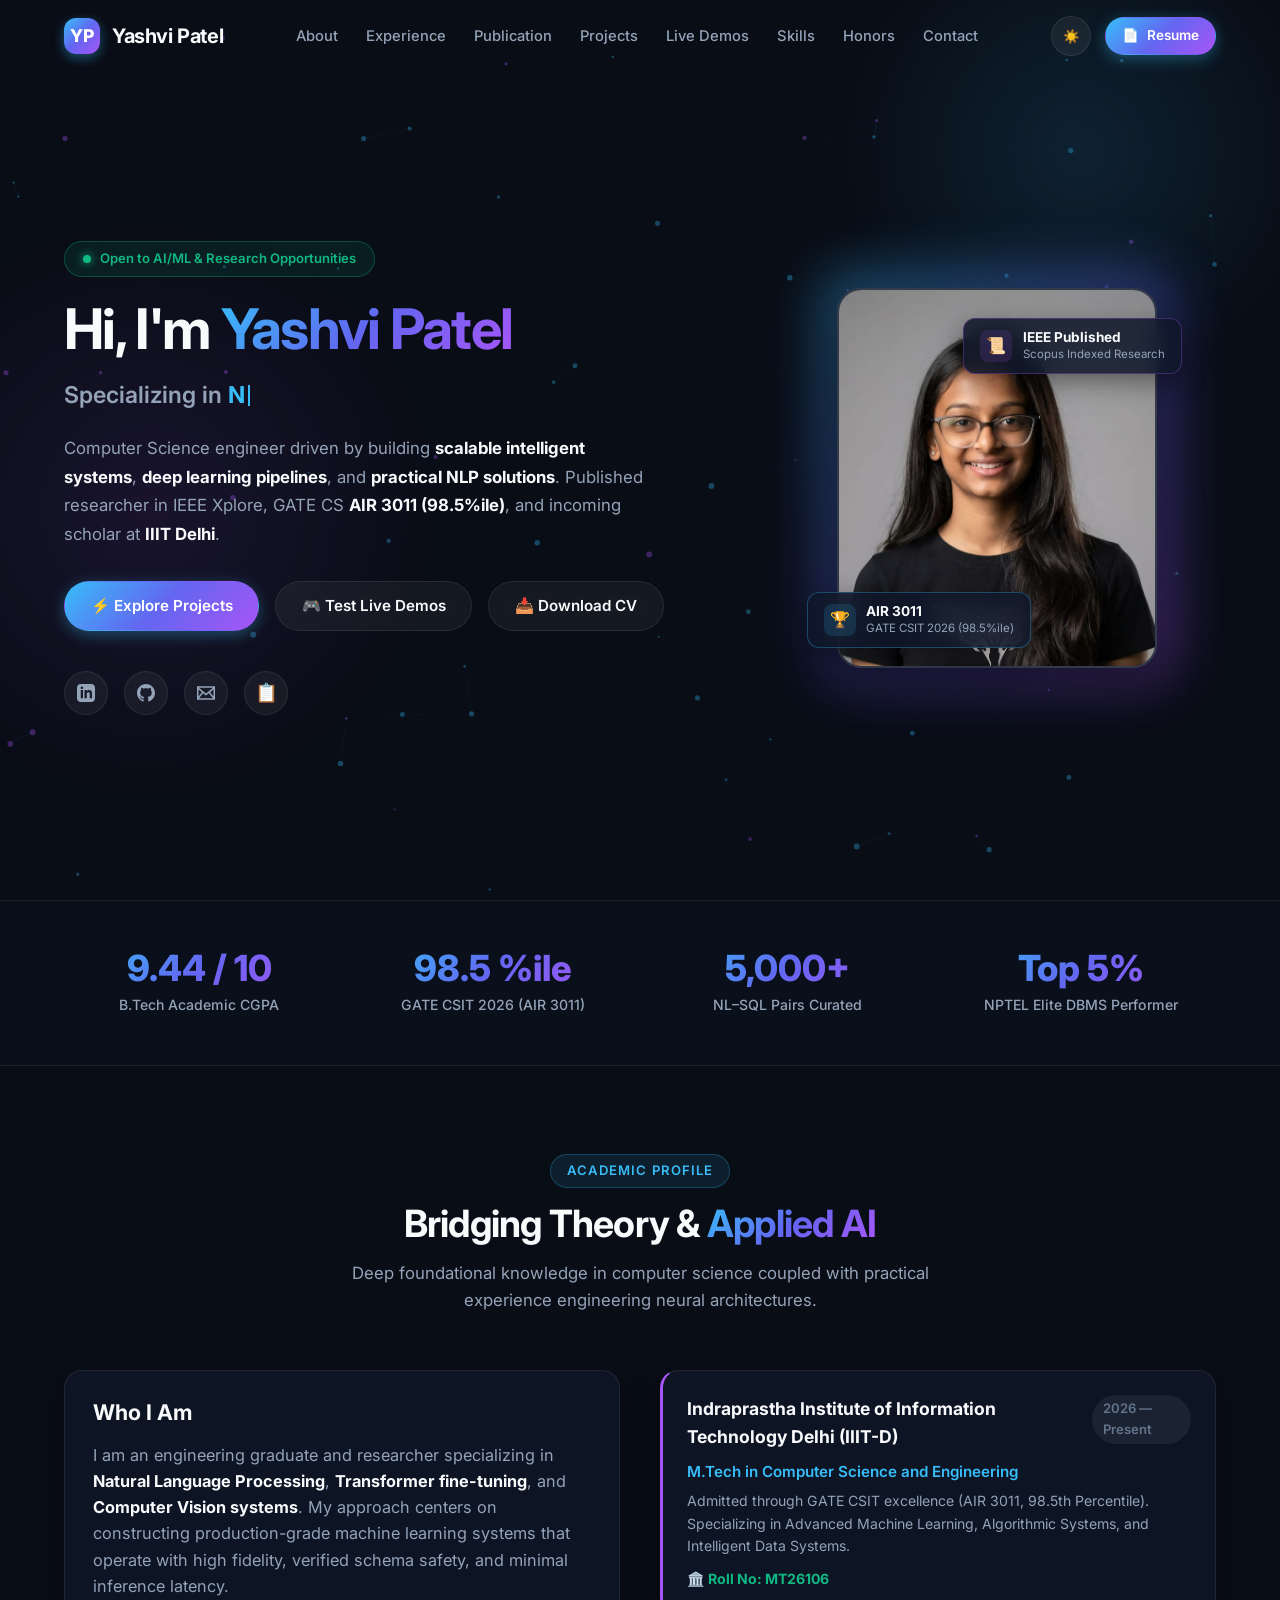
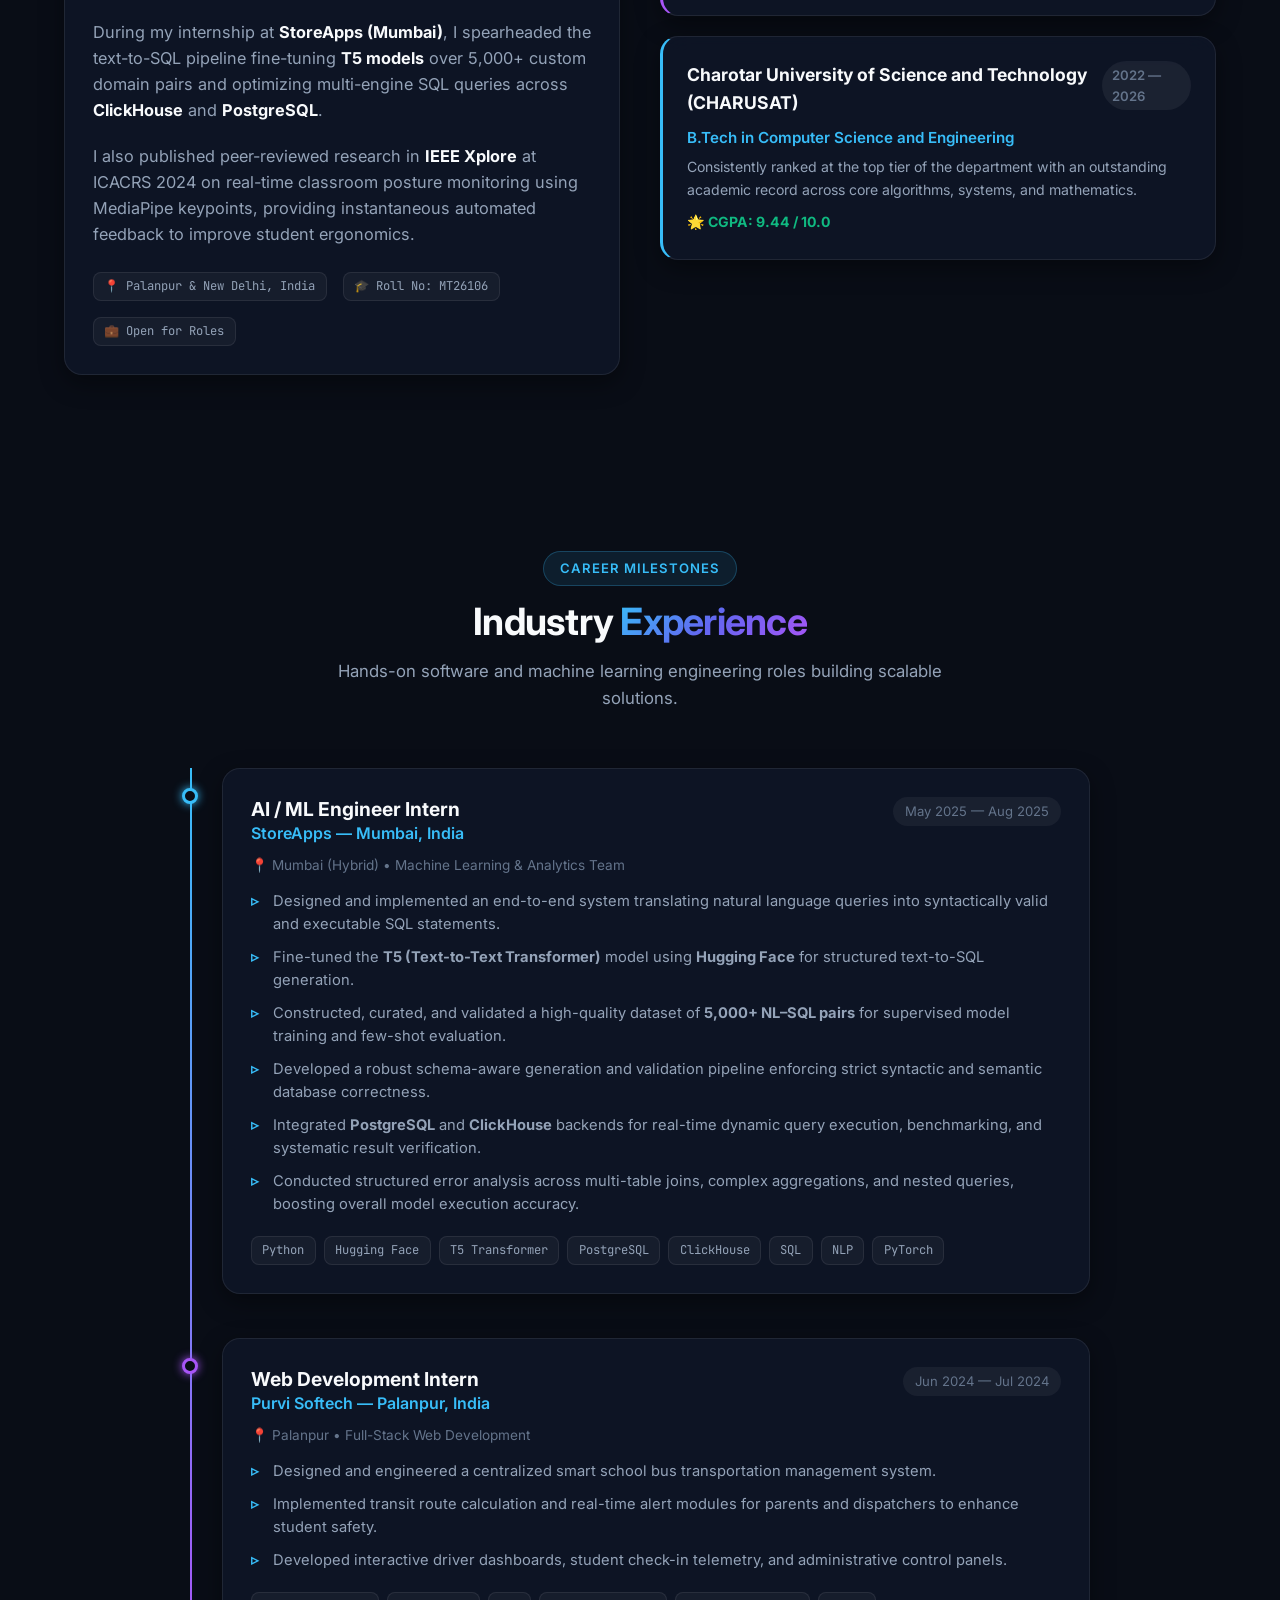
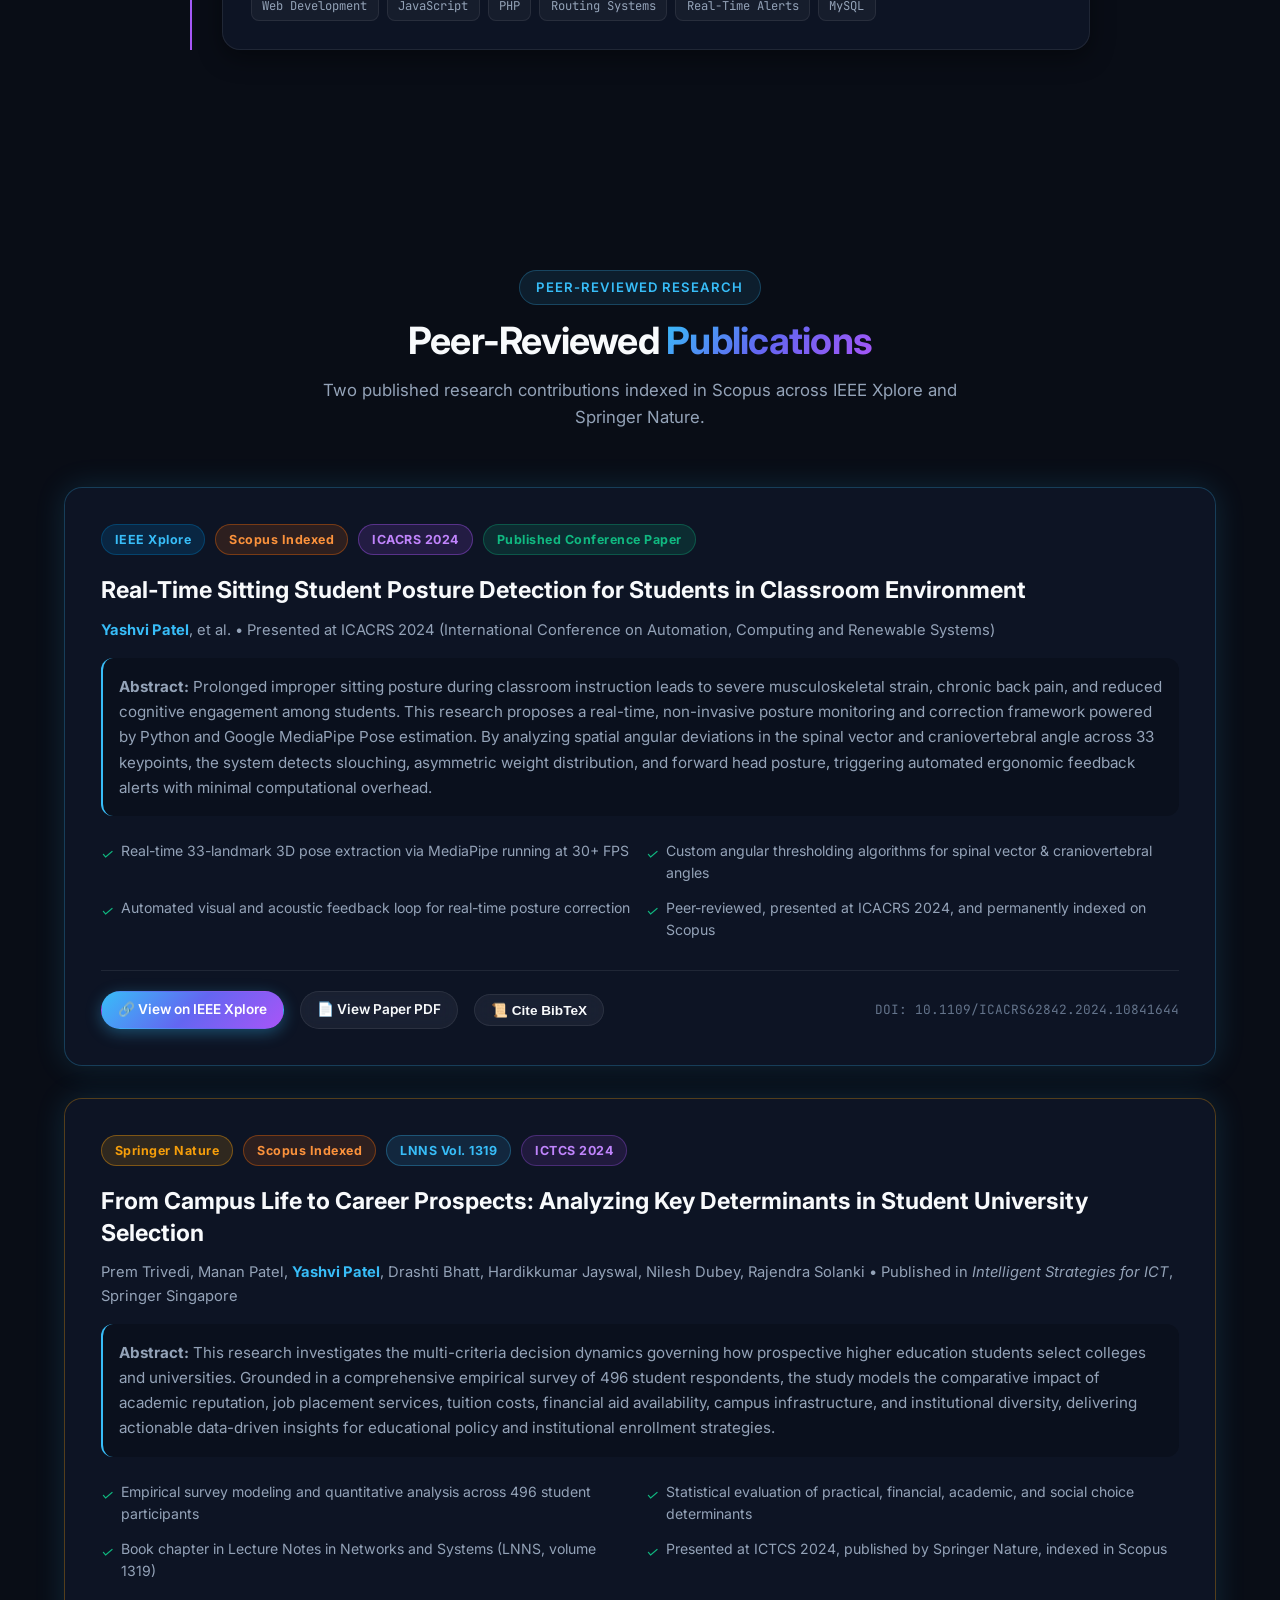
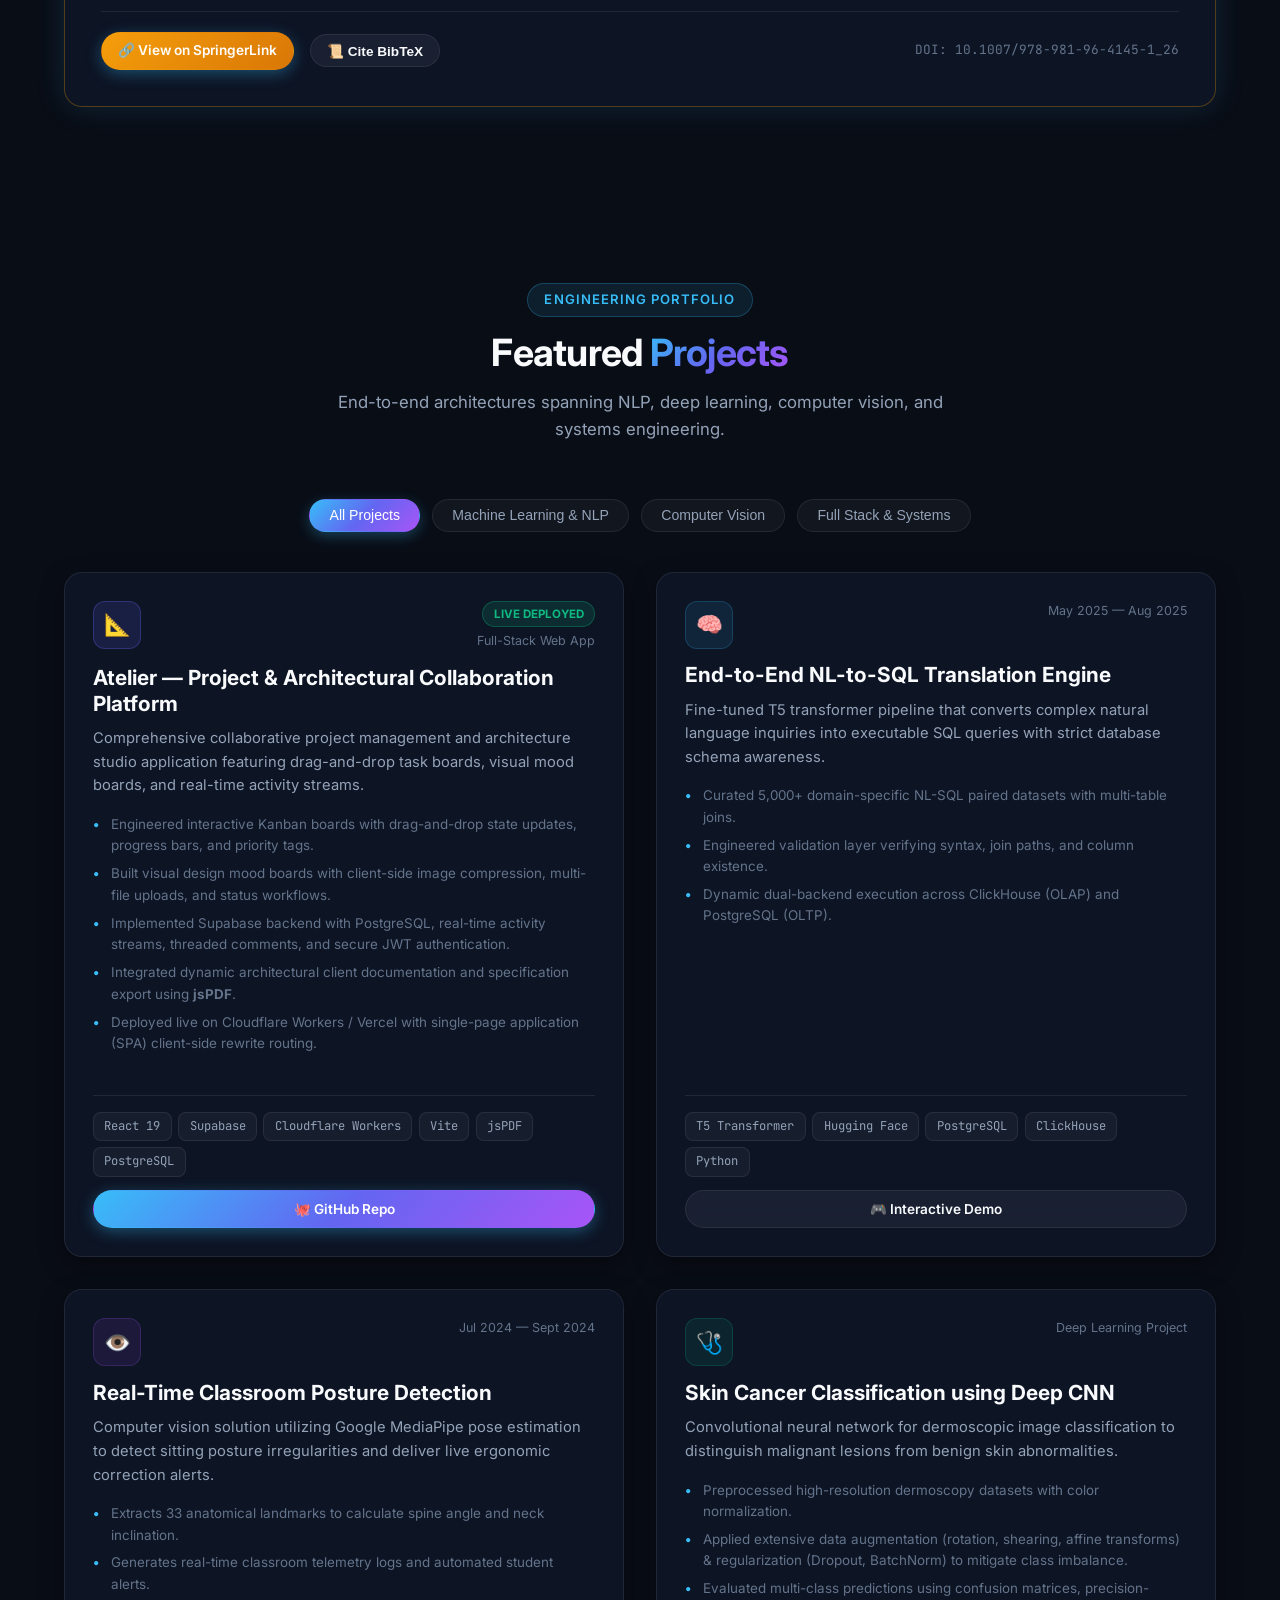
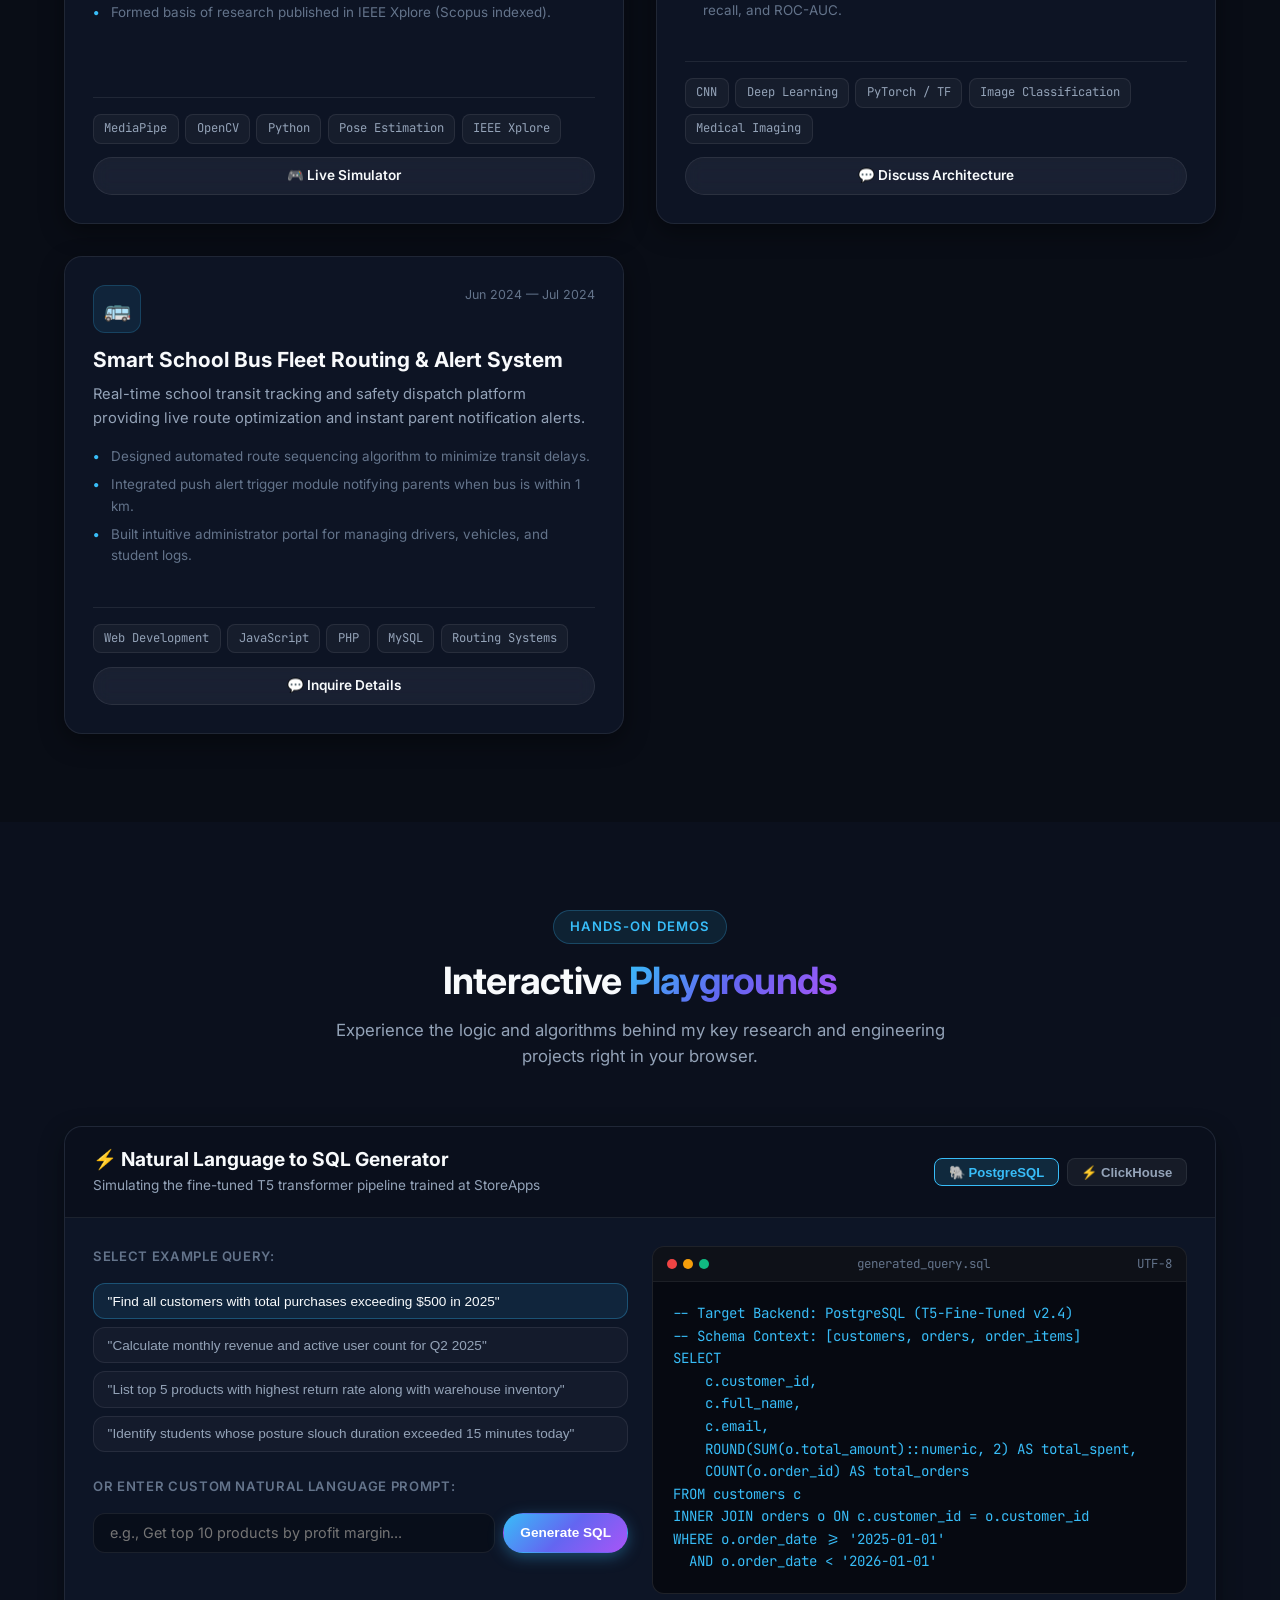
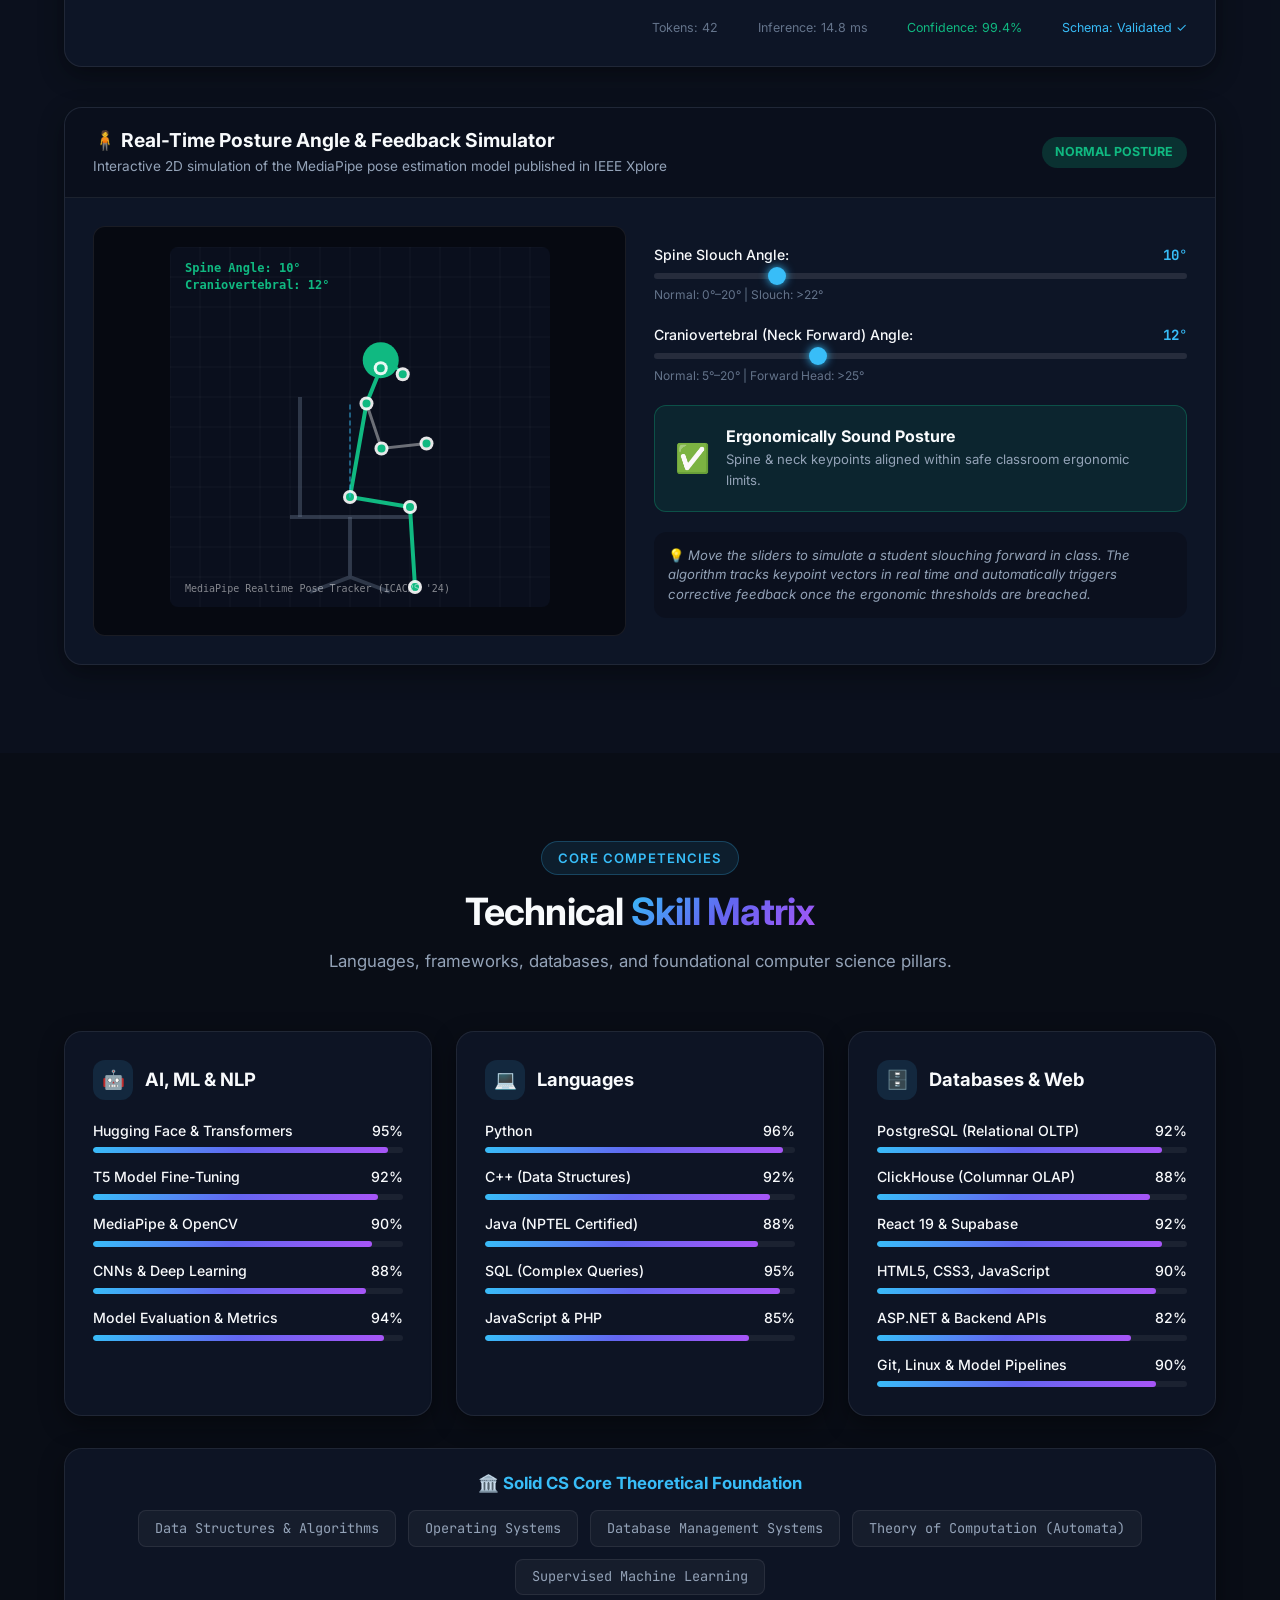
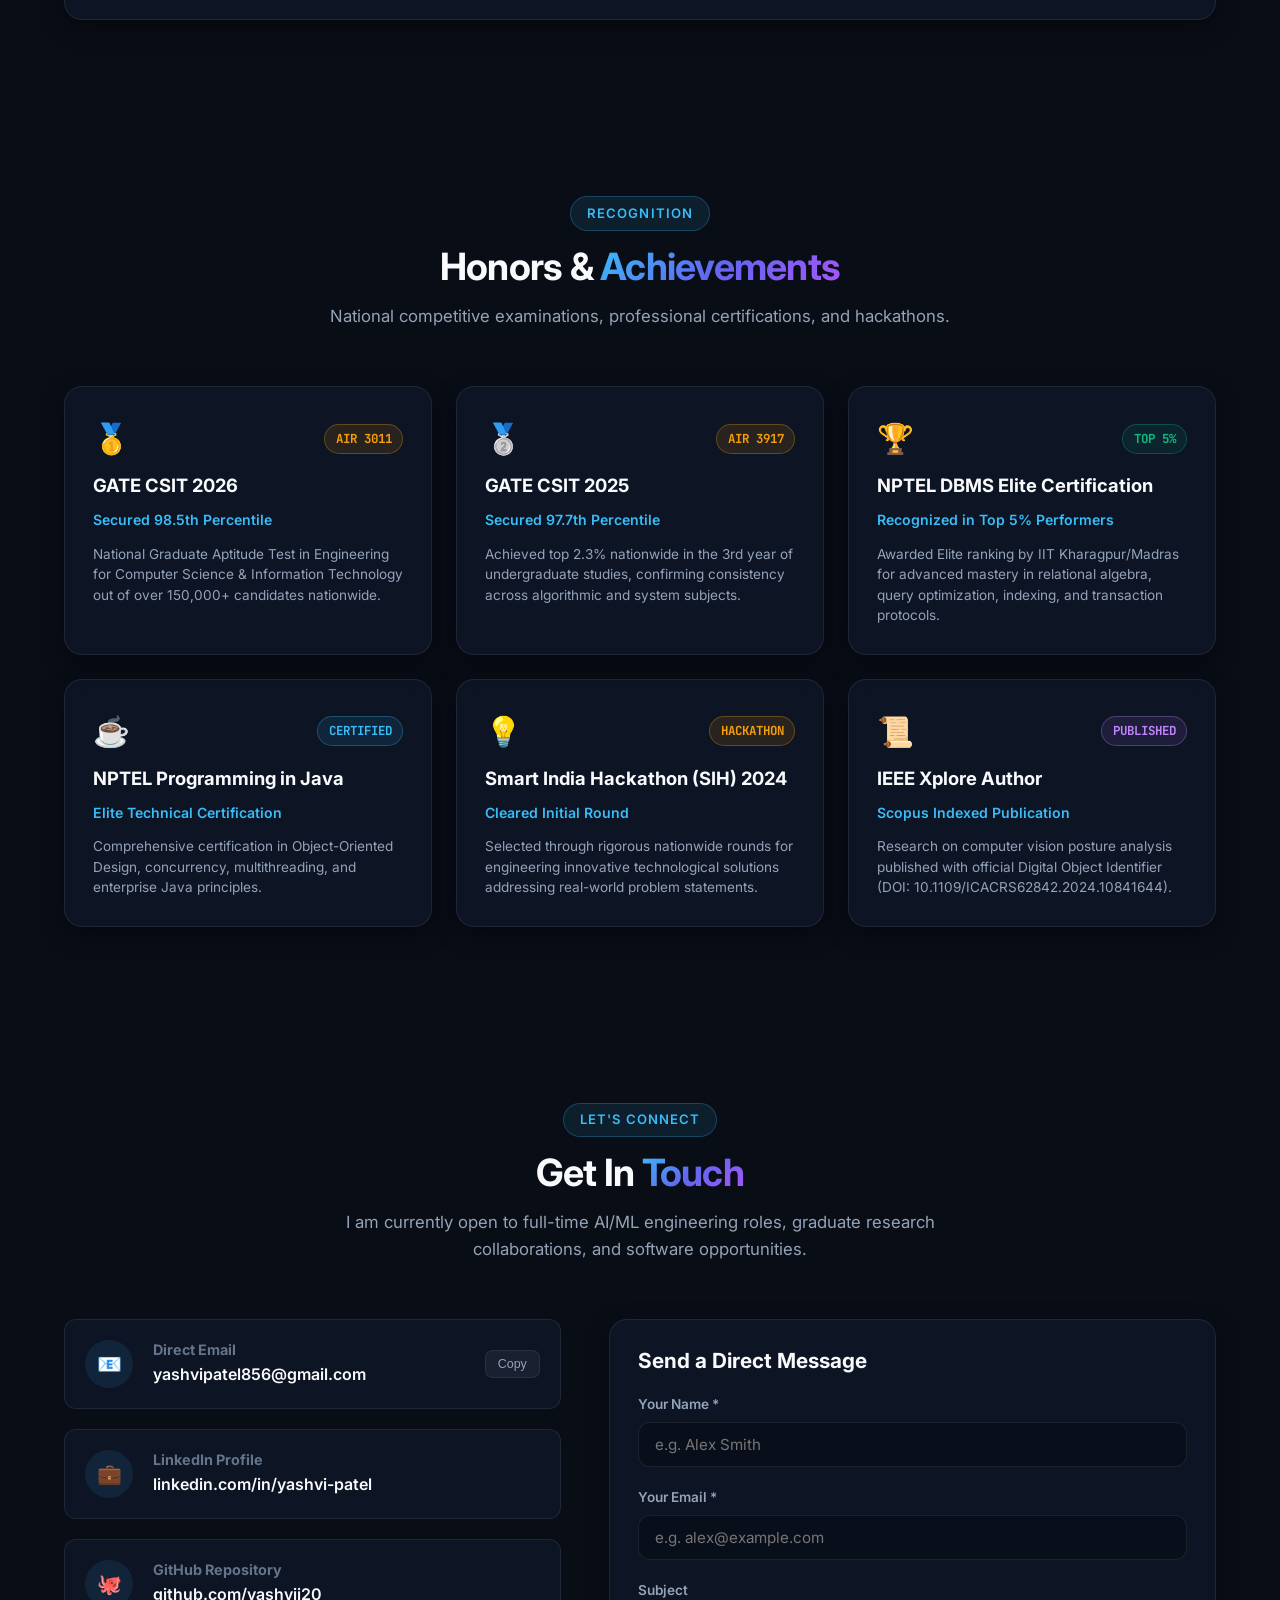
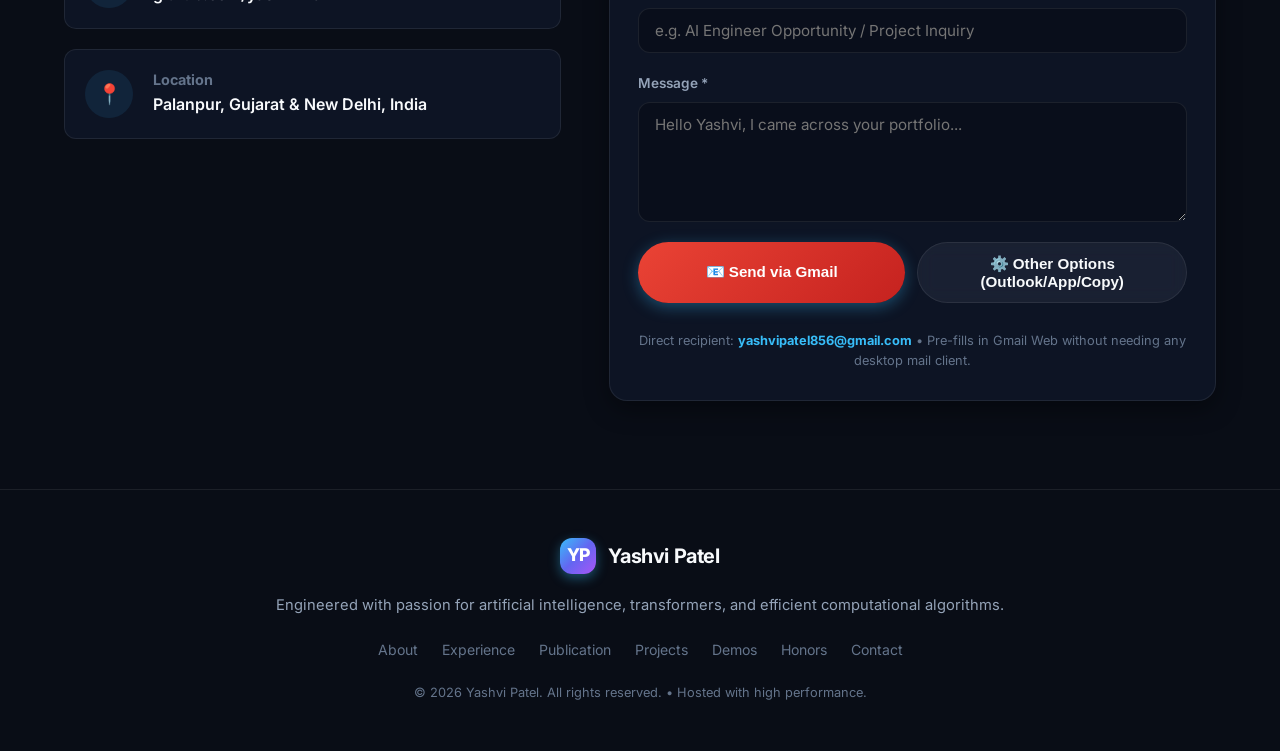
==== commit 67224752: "Enhance contact form with direct Gmail Web composer, Outlook, and quick email modal" ====
--- a/index.html
+++ b/index.html
@@ -126,9 +126,9 @@
             <a href="https://github.com/yashvii20" target="_blank" rel="noopener noreferrer" class="social-icon-btn" title="GitHub Profile">
               <svg width="18" height="18" fill="currentColor" viewBox="0 0 24 24"><path d="M12 0c-6.626 0-12 5.373-12 12 0 5.302 3.438 9.8 8.207 11.387.599.111.793-.261.793-.577v-2.234c-3.338.726-4.033-1.416-4.033-1.416-.546-1.387-1.333-1.756-1.333-1.756-1.089-.745.083-.729.083-.729 1.205.084 1.839 1.237 1.839 1.237 1.07 1.834 2.807 1.304 3.492.997.107-.775.418-1.305.762-1.604-2.665-.305-5.467-1.334-5.467-5.931 0-1.311.469-2.381 1.236-3.221-.124-.303-.535-1.524.117-3.176 0 0 1.008-.322 3.301 1.23.957-.266 1.983-.399 3.003-.404 1.02.005 2.047.138 3.006.404 2.291-1.552 3.297-1.23 3.297-1.23.653 1.653.242 2.874.118 3.176.77.84 1.235 1.911 1.235 3.221 0 4.609-2.807 5.624-5.479 5.921.43.372.823 1.102.823 2.222v3.293c0 .319.192.694.801.576 4.765-1.589 8.199-6.086 8.199-11.386 0-6.627-5.373-12-12-12z"/></svg>
             </a>
-            <a href="mailto:yashvipatel856@gmail.com" class="social-icon-btn" title="Send Email">
+            <button id="heroEmailModalBtn" class="social-icon-btn" title="Send Email to Yashvi" style="cursor: pointer;">
               <svg width="18" height="18" fill="currentColor" viewBox="0 0 24 24"><path d="M0 3v18h24v-18h-24zm6.623 7.929l-4.623 5.712v-9.458l4.623 3.746zm-4.141-5.929h19.035l-9.517 7.713-9.518-7.713zm5.694 7.188l3.824 3.099 3.83-3.104 5.612 6.817h-18.779l5.513-6.812zm9.208-1.26l4.616-3.741v9.348l-4.616-5.607z"/></svg>
-            </a>
+            </button>
             <button id="heroCopyEmailBtn" class="social-icon-btn" title="Copy Email to Clipboard">
               📋
             </button>
@@ -1079,7 +1079,7 @@
               <div class="contact-item-icon">📧</div>
               <div class="contact-item-details">
                 <h4>Direct Email</h4>
-                <a href="mailto:yashvipatel856@gmail.com">yashvipatel856@gmail.com</a>
+                <a href="javascript:void(0)" id="contactCardEmailLink" title="Click to send email to Yashvi">yashvipatel856@gmail.com</a>
               </div>
               <button class="copy-email-btn" id="copyEmailBtn" title="Copy to clipboard">Copy</button>
             </div>
@@ -1140,9 +1140,17 @@
                 <textarea id="senderMessage" class="form-textarea" placeholder="Hello Yashvi, I came across your portfolio..." required></textarea>
               </div>
 
-              <button type="submit" class="btn btn-primary" style="width: 100%;">
-                <span>✉️ Dispatch Message</span>
-              </button>
+              <div style="display: flex; gap: 0.75rem; flex-wrap: wrap;">
+                <button type="submit" id="sendViaGmailBtn" class="btn btn-primary" style="flex: 1; min-width: 200px; background: linear-gradient(135deg, #ea4335, #c5221f); border: none;">
+                  <span>📧 Send via Gmail</span>
+                </button>
+                <button type="button" id="openMoreEmailOptionsBtn" class="btn btn-secondary" style="flex: 1; min-width: 200px;">
+                  <span>⚙️ Other Options (Outlook/App/Copy)</span>
+                </button>
+              </div>
+              <p style="font-size: 0.8rem; color: var(--text-muted); text-align: center; margin-top: 0.5rem;">
+                Direct recipient: <strong style="color: var(--accent-cyan);">yashvipatel856@gmail.com</strong> • Pre-fills in Gmail Web without needing any desktop mail client.
+              </p>
             </form>
           </div>
         </div>
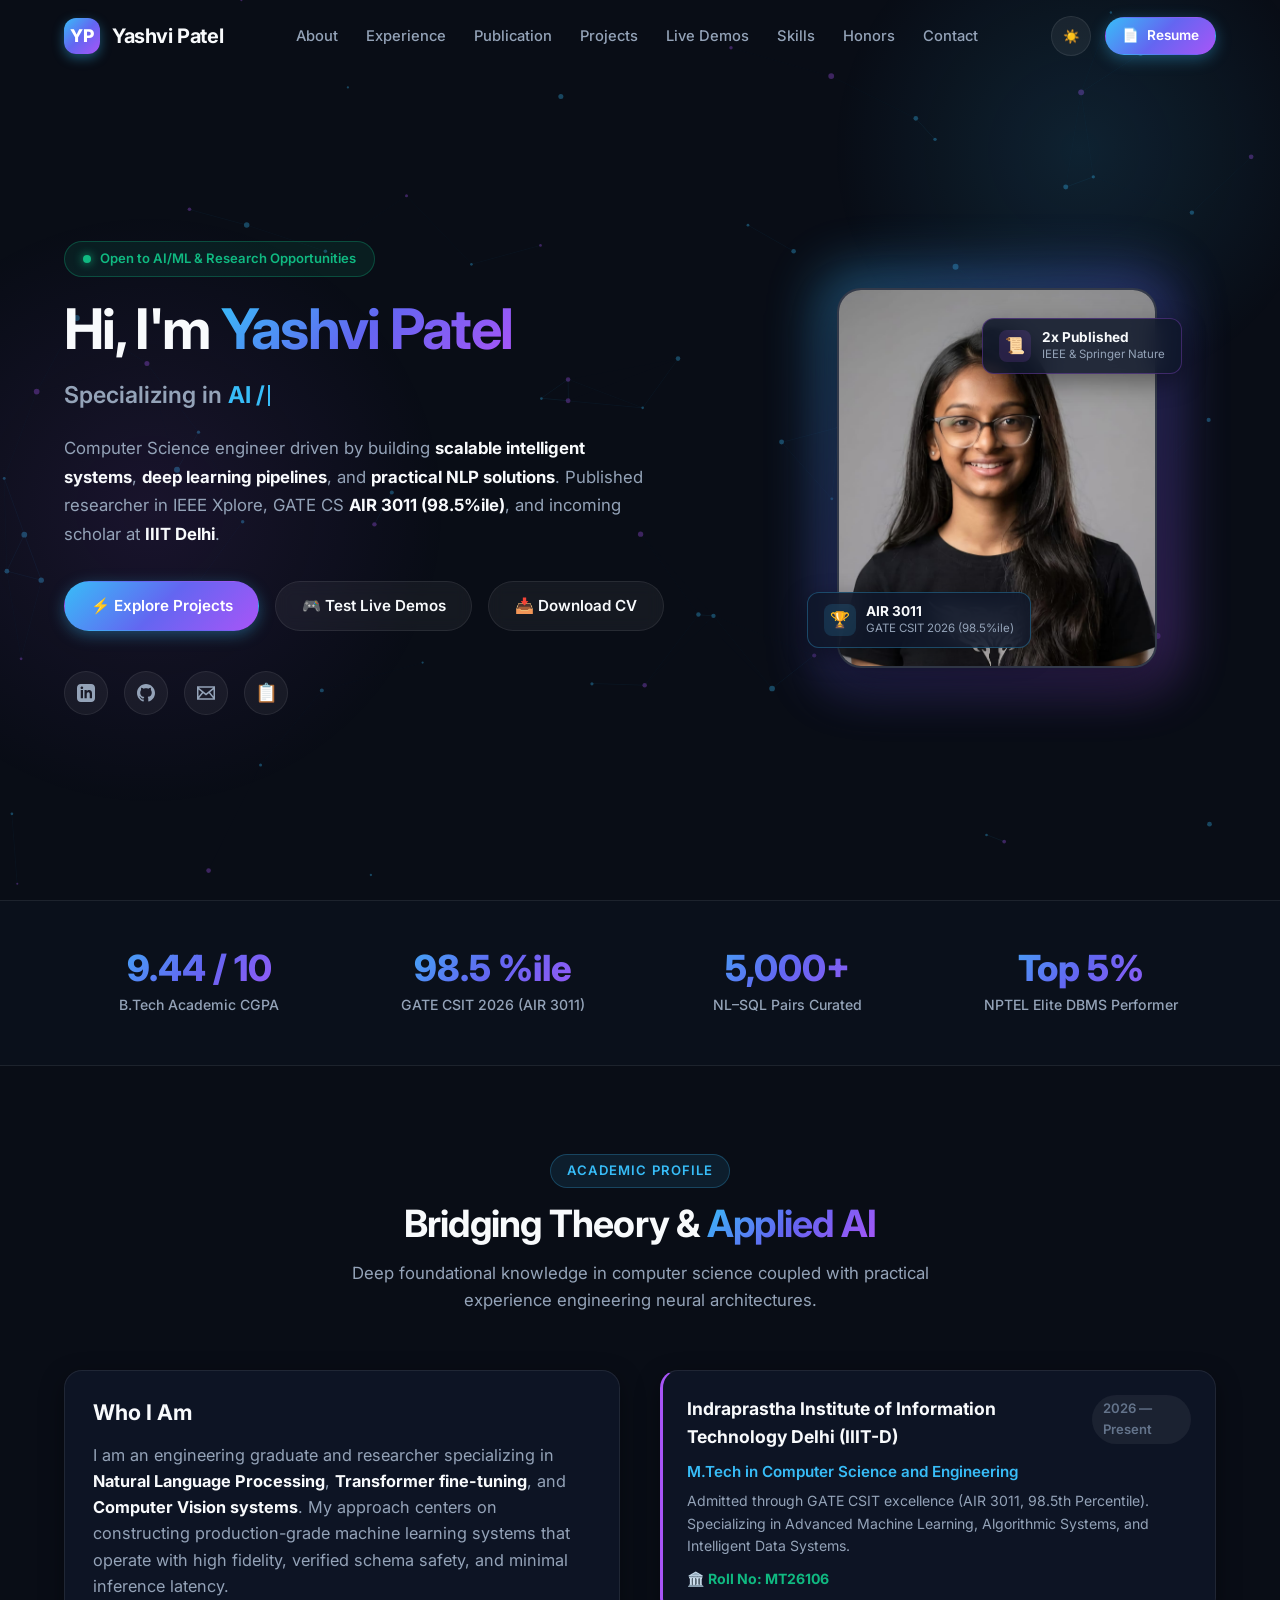
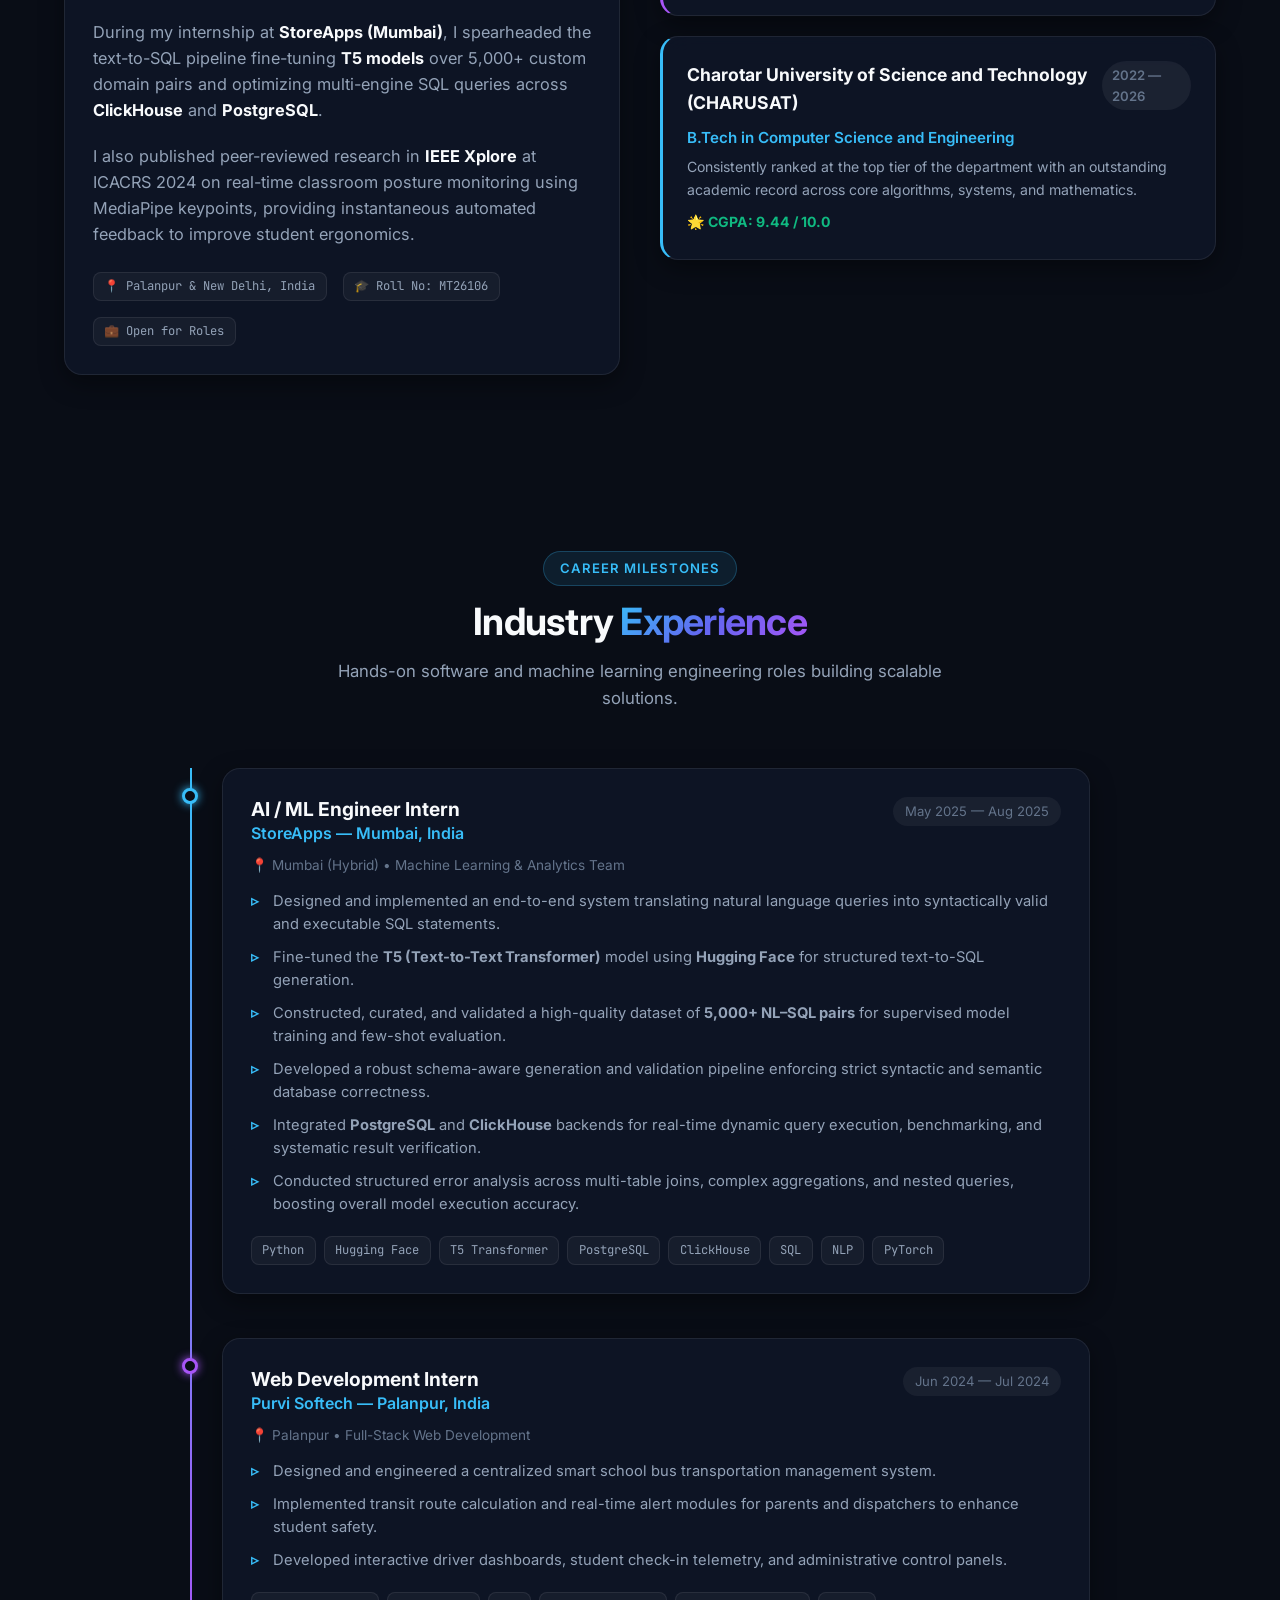
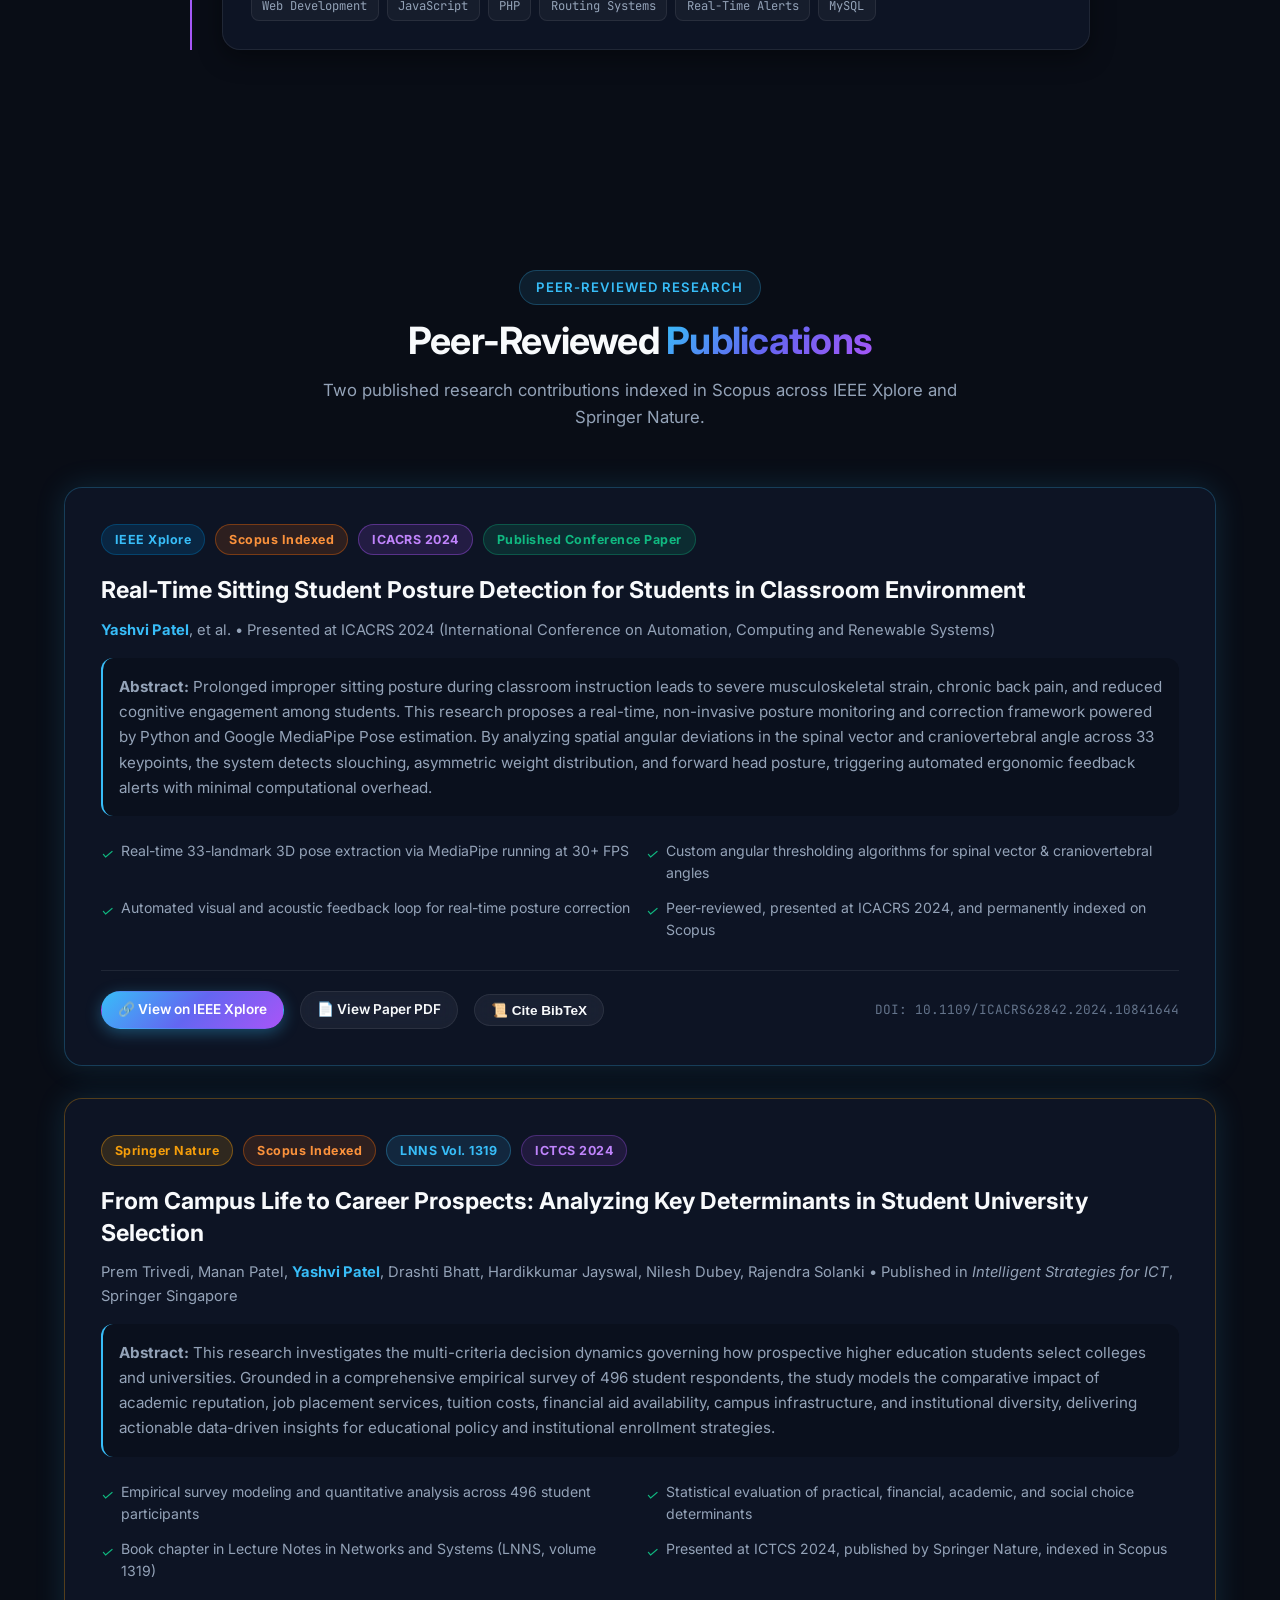
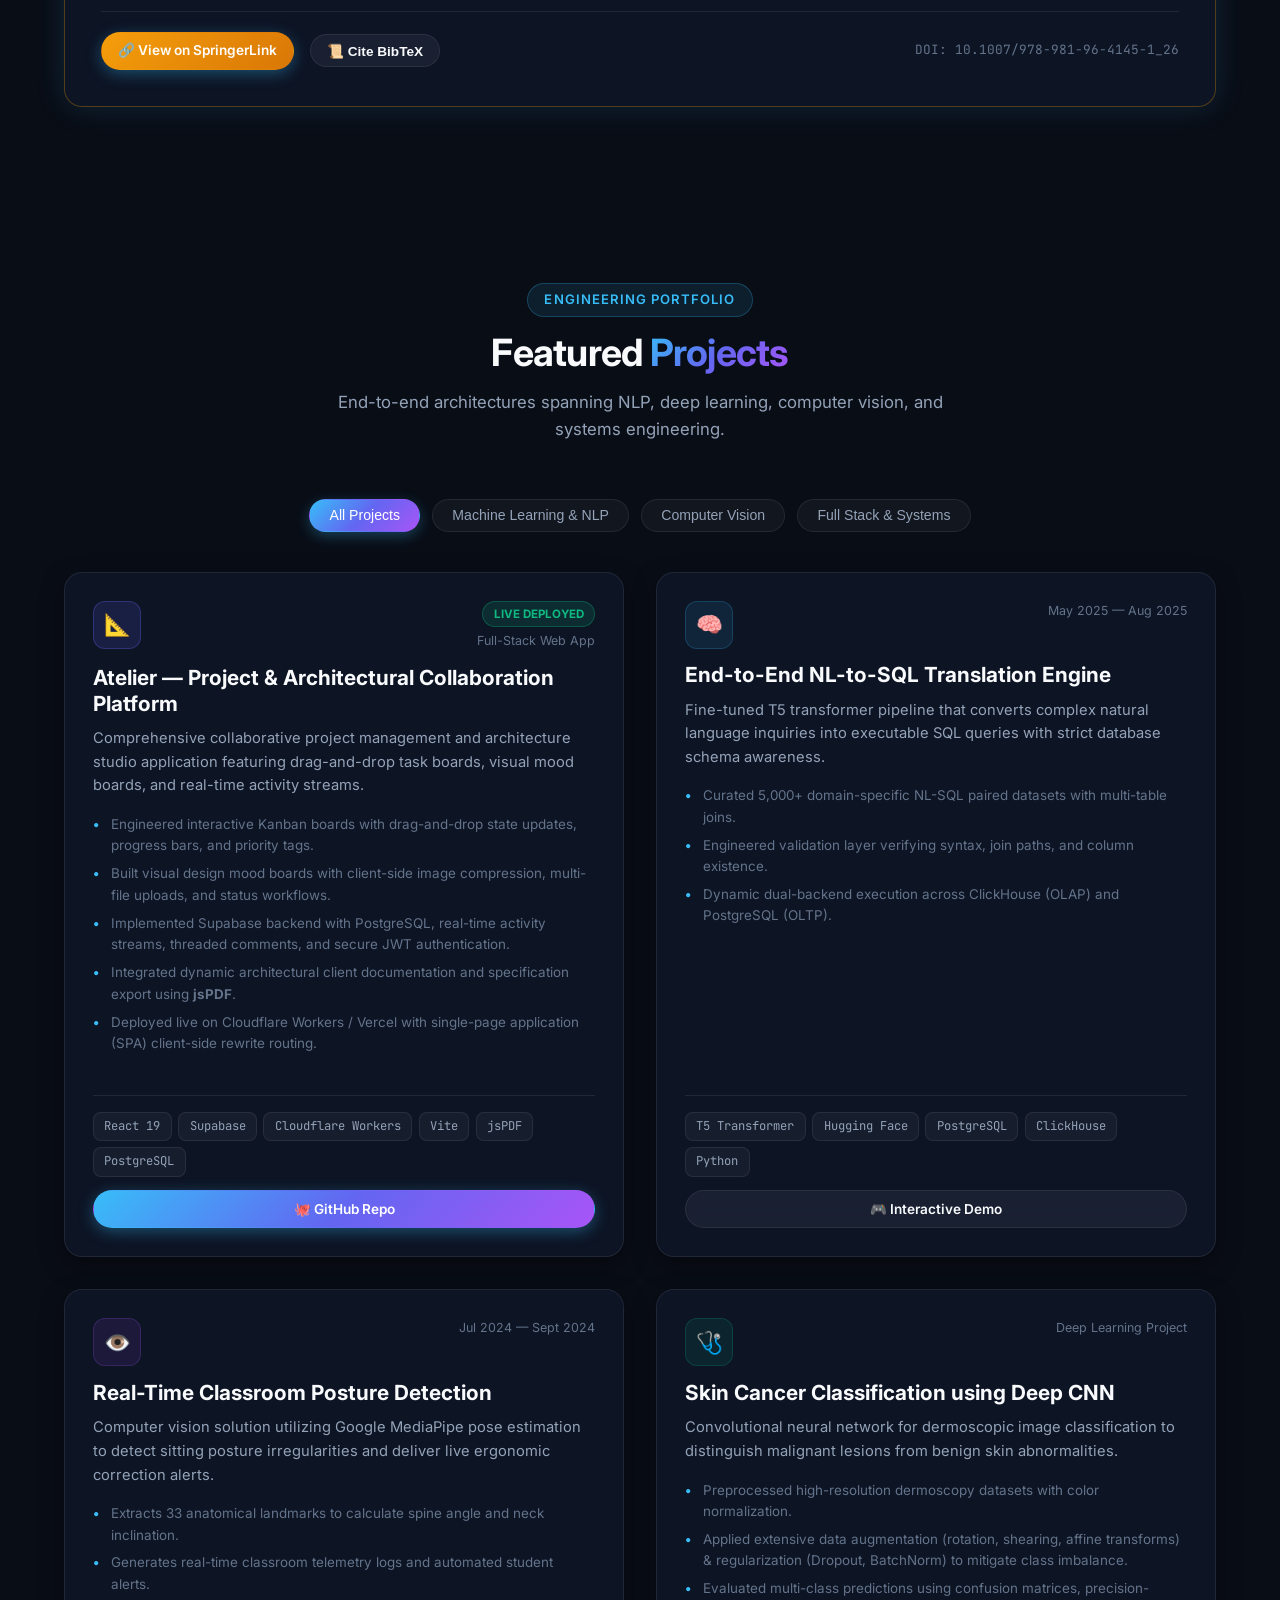
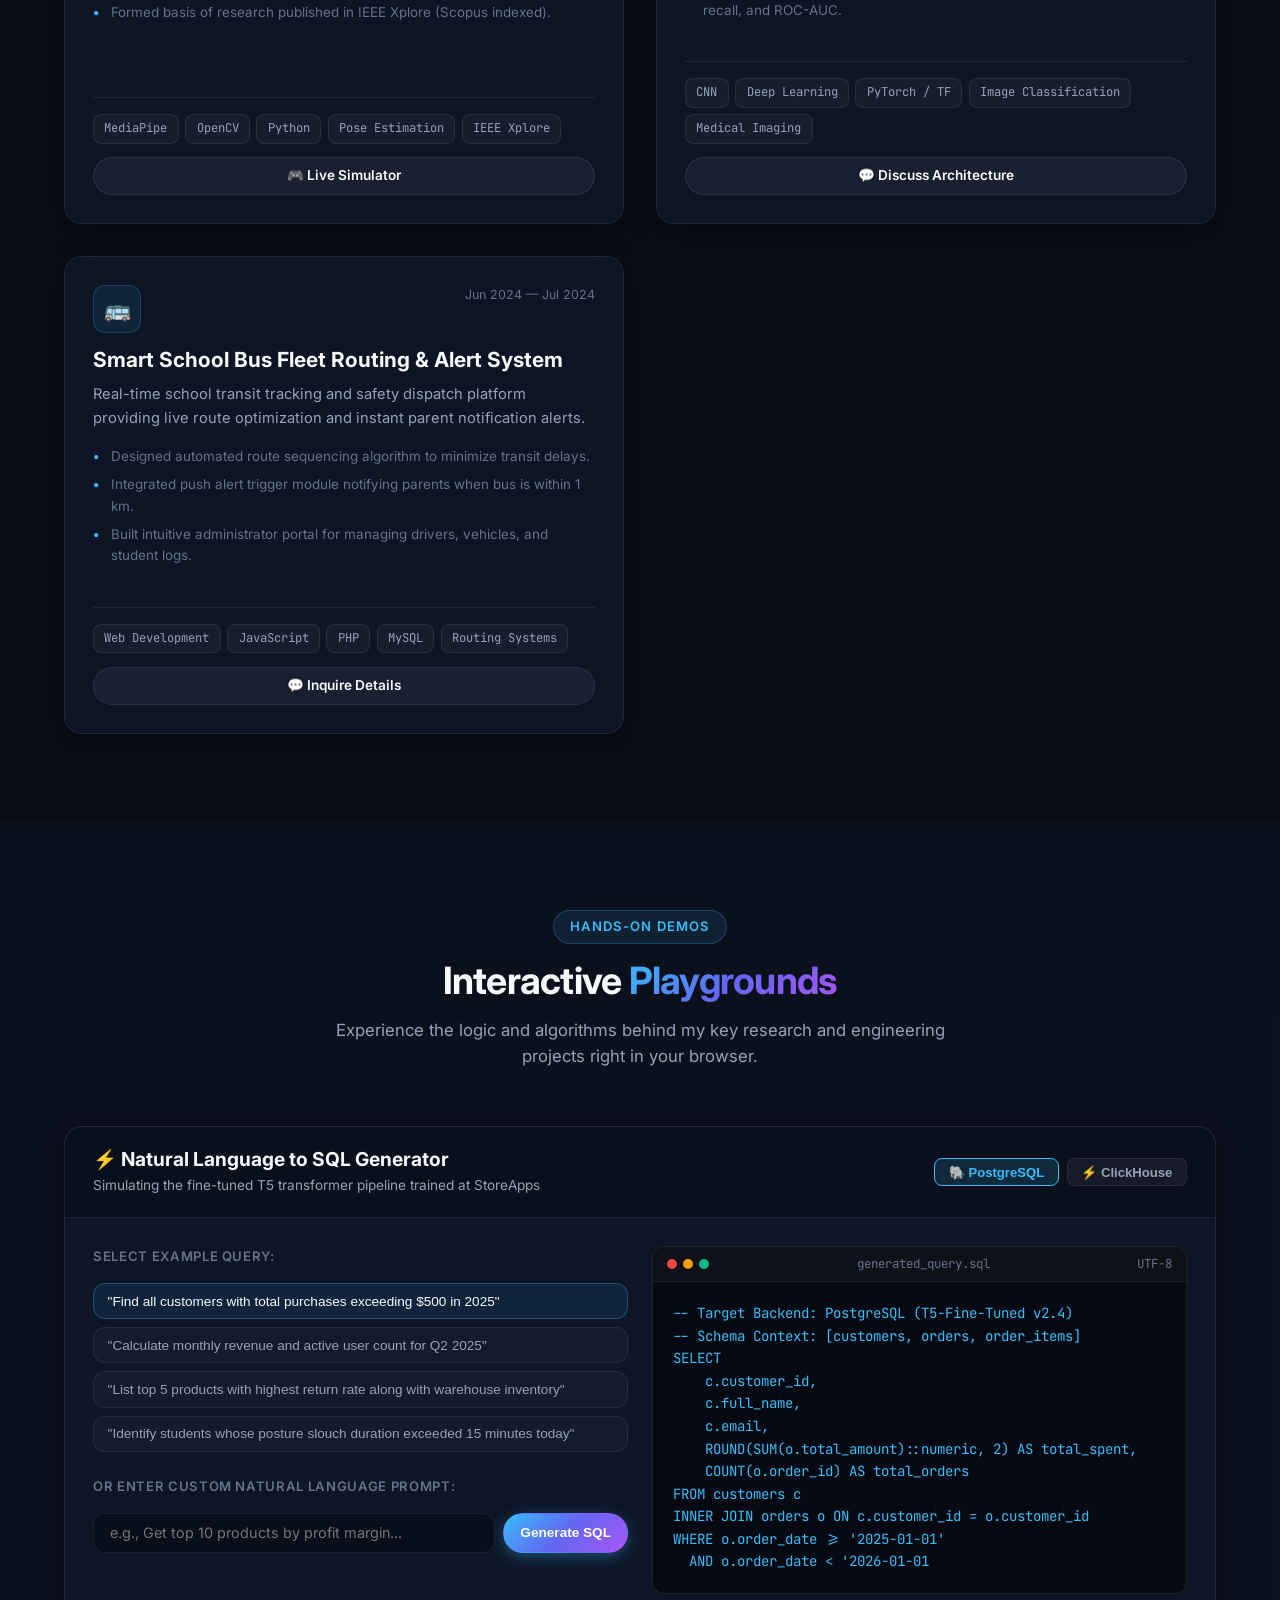
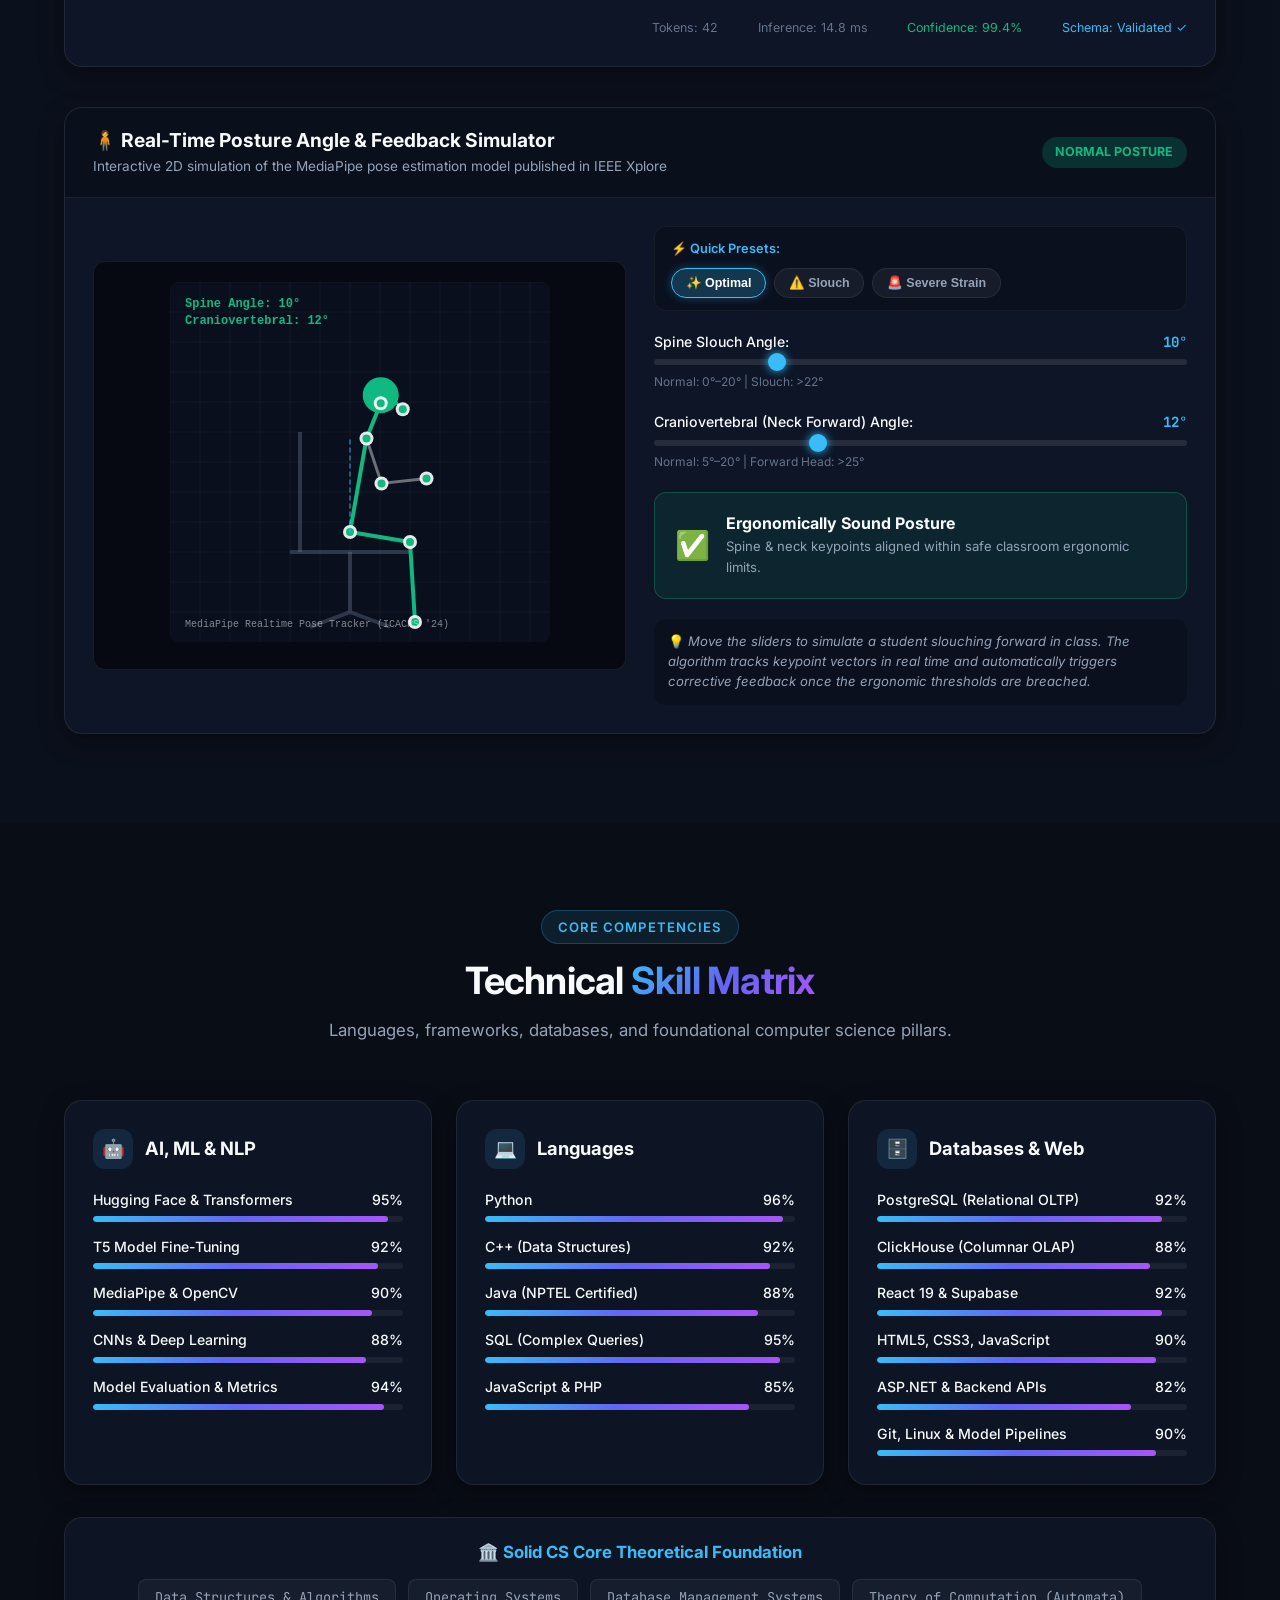
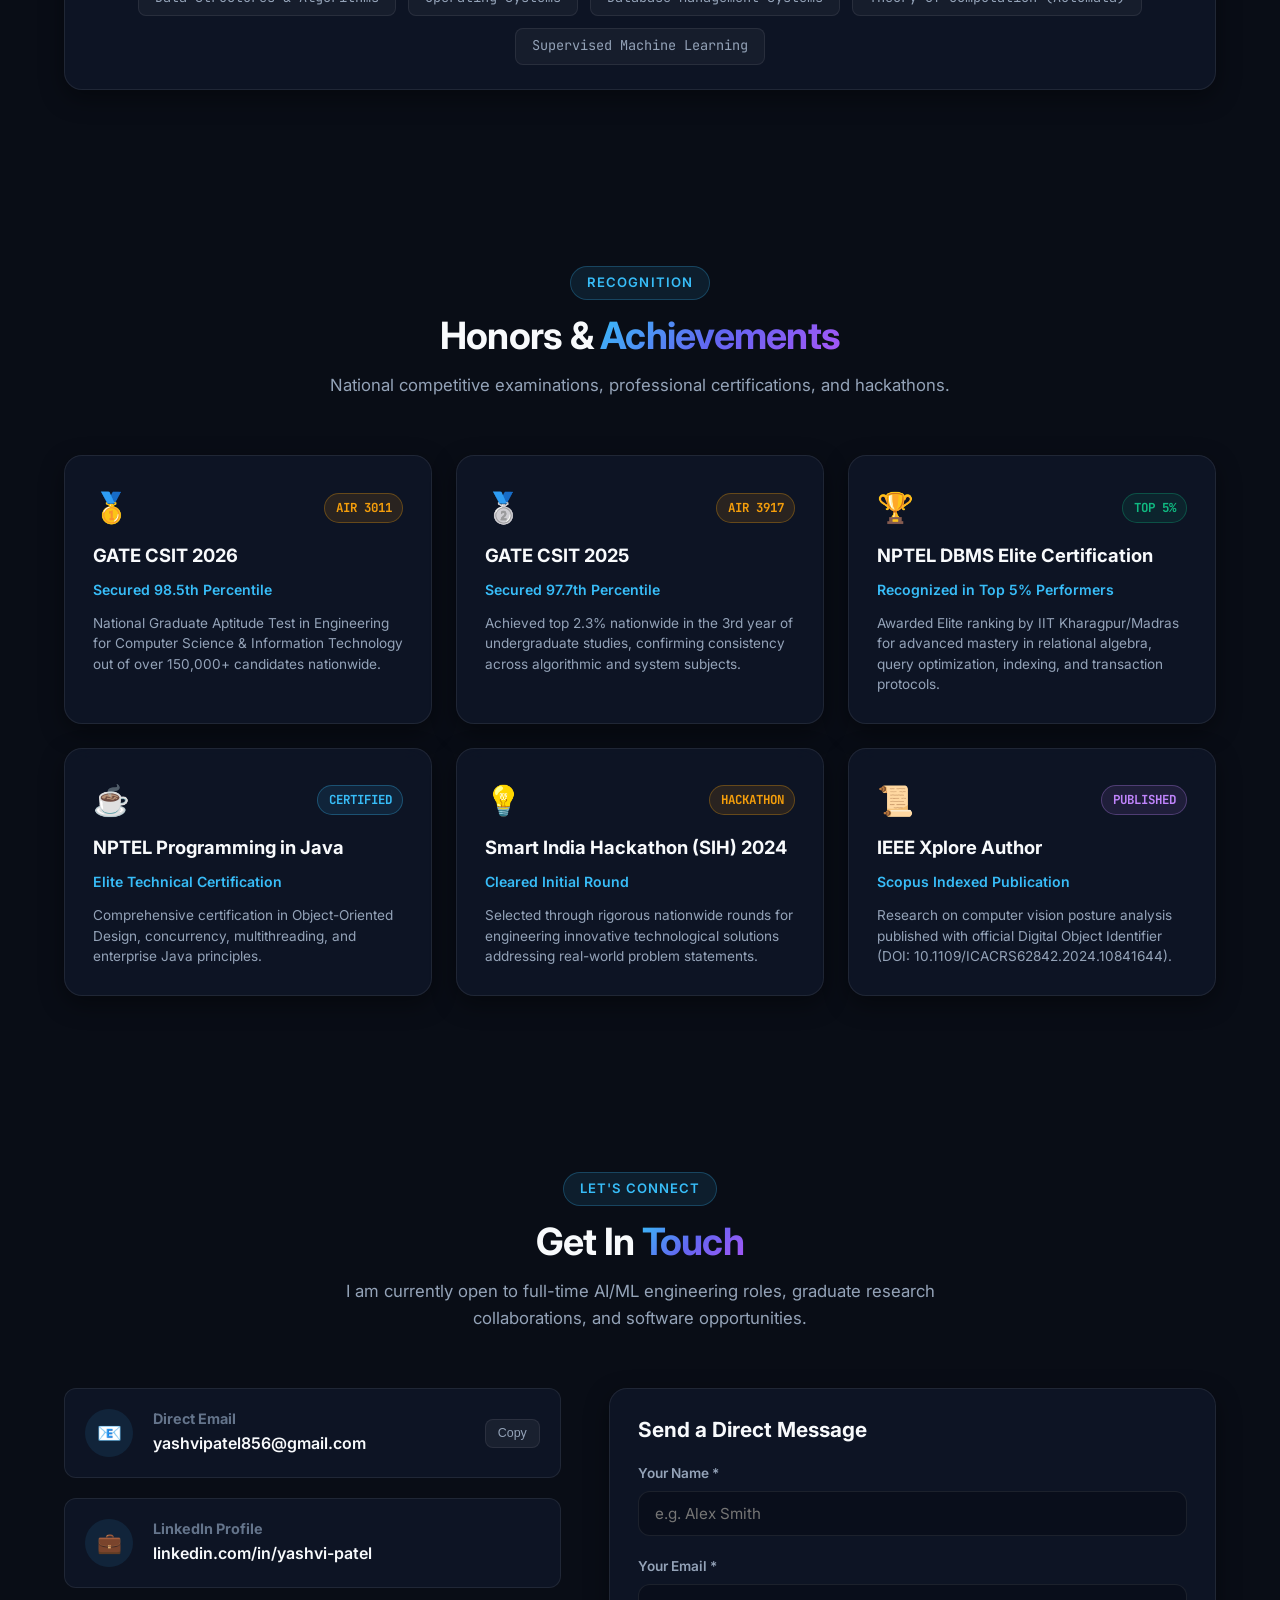
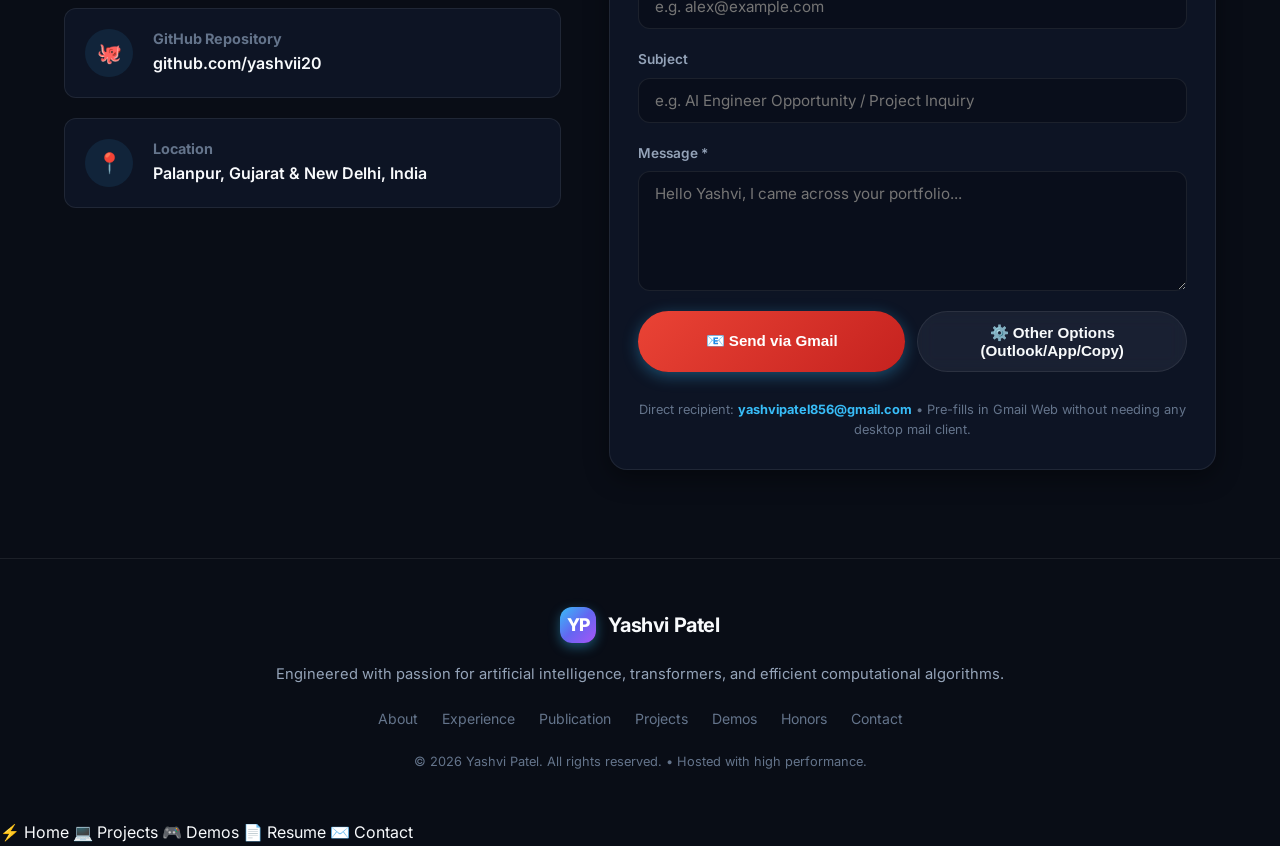
==== commit 4a0267a6: "Enhance mobile experience with floating dock, squircle cyber halo avatar, bento stats and quick post" ====
--- a/index.html
+++ b/index.html
@@ -142,7 +142,7 @@
               <img src="assets/yashvi_patel.jpg" alt="Yashvi Patel Portrait" class="hero-avatar-img">
             </div>
 
-            <!-- Floating Highlights -->
+            <!-- Floating Highlights (Desktop) -->
             <div class="floating-badge floating-badge-1">
               <div class="badge-icon blue">🏆</div>
               <div class="badge-content">
@@ -154,9 +154,25 @@
             <div class="floating-badge floating-badge-2">
               <div class="badge-icon purple">📜</div>
               <div class="badge-content">
-                <h4>IEEE Published</h4>
-                <p>Scopus Indexed Research</p>
-              </div>
+                <h4>2x Published</h4>
+                <p>IEEE &amp; Springer Nature</p>
+              </div>
+            </div>
+          </div>
+
+          <!-- Mobile Hero Highlight Badges -->
+          <div class="hero-mobile-badges">
+            <div class="mobile-badge-pill">
+              <span class="m-badge-icon">🏆</span>
+              <span>AIR 3011 • GATE CS '26</span>
+            </div>
+            <div class="mobile-badge-pill">
+              <span class="m-badge-icon">📜</span>
+              <span>2x Published (IEEE + Springer)</span>
+            </div>
+            <div class="mobile-badge-pill">
+              <span class="m-badge-icon">🎓</span>
+              <span>M.Tech Scholar @ IIIT-D</span>
             </div>
           </div>
         </div>
@@ -754,6 +770,16 @@
                 </div>
 
                 <div class="posture-controls">
+                  <!-- Quick Preset Tap Buttons -->
+                  <div class="posture-presets">
+                    <span class="presets-label">⚡ Quick Presets:</span>
+                    <div class="preset-btn-group">
+                      <button type="button" class="posture-preset-btn active" data-spine="10" data-neck="12">✨ Optimal</button>
+                      <button type="button" class="posture-preset-btn" data-spine="26" data-neck="18">⚠️ Slouch</button>
+                      <button type="button" class="posture-preset-btn" data-spine="38" data-neck="35">🚨 Severe Strain</button>
+                    </div>
+                  </div>
+
                   <div class="slider-group">
                     <div class="slider-label-row">
                       <span>Spine Slouch Angle:</span>
@@ -1188,6 +1214,30 @@
     </div>
   </footer>
 
+  <!-- Floating Mobile Bottom Navigation Bar (Phone-Optimized Dock) -->
+  <nav class="mobile-bottom-bar" id="mobileBottomBar" aria-label="Mobile Bottom Navigation">
+    <a href="#hero" class="mobile-bottom-item active" data-section="hero">
+      <span class="m-nav-icon">⚡</span>
+      <span class="m-nav-text">Home</span>
+    </a>
+    <a href="#projects" class="mobile-bottom-item" data-section="projects">
+      <span class="m-nav-icon">💻</span>
+      <span class="m-nav-text">Projects</span>
+    </a>
+    <a href="#demos" class="mobile-bottom-item" data-section="demos">
+      <span class="m-nav-icon">🎮</span>
+      <span class="m-nav-text">Demos</span>
+    </a>
+    <a href="assets/Yashvi_Patel_Resume.pdf" target="_blank" class="mobile-bottom-item highlight">
+      <span class="m-nav-icon">📄</span>
+      <span class="m-nav-text">Resume</span>
+    </a>
+    <a href="#contact" class="mobile-bottom-item" data-section="contact">
+      <span class="m-nav-icon">✉️</span>
+      <span class="m-nav-text">Contact</span>
+    </a>
+  </nav>
+
   <!-- Modal Overlay -->
   <div class="modal-overlay" id="modalOverlay">
     <div class="modal-content">
--- a/css/styles.css
+++ b/css/styles.css
@@ -665,6 +665,36 @@
   color: var(--text-secondary);
 }
 
+/* Mobile Hero Highlight Badges */
+.hero-mobile-badges {
+  display: none;
+}
+
+.mobile-badge-pill {
+  display: inline-flex;
+  align-items: center;
+  gap: 0.45rem;
+  padding: 0.4rem 0.85rem;
+  background: rgba(15, 23, 42, 0.75);
+  border: 1px solid rgba(56, 189, 248, 0.25);
+  border-radius: var(--radius-full);
+  font-size: 0.78rem;
+  font-weight: 600;
+  color: var(--text-primary);
+  backdrop-filter: blur(12px);
+  -webkit-backdrop-filter: blur(12px);
+  box-shadow: 0 4px 12px rgba(0, 0, 0, 0.25);
+  transition: transform var(--transition-fast), border-color var(--transition-fast);
+}
+
+.mobile-badge-pill:active {
+  transform: scale(0.96);
+}
+
+.m-badge-icon {
+  font-size: 0.95rem;
+}
+
 /* ==========================================================================
    METRICS & STATS BAR
    ========================================================================== */
@@ -1358,6 +1388,57 @@
   display: flex;
   flex-direction: column;
   gap: 1.25rem;
+}
+
+.posture-presets {
+  display: flex;
+  flex-direction: column;
+  gap: 0.5rem;
+  background: rgba(0, 0, 0, 0.2);
+  padding: 0.75rem 1rem;
+  border-radius: var(--radius-md);
+  border: 1px solid rgba(255, 255, 255, 0.05);
+}
+
+.presets-label {
+  font-size: 0.8rem;
+  font-weight: 600;
+  color: var(--accent-cyan);
+}
+
+.preset-btn-group {
+  display: flex;
+  flex-wrap: wrap;
+  gap: 0.5rem;
+}
+
+.posture-preset-btn {
+  background: rgba(255, 255, 255, 0.05);
+  border: 1px solid var(--border-color);
+  color: var(--text-secondary);
+  padding: 0.4rem 0.85rem;
+  border-radius: var(--radius-full);
+  font-size: 0.78rem;
+  font-weight: 600;
+  cursor: pointer;
+  transition: all var(--transition-fast);
+}
+
+.posture-preset-btn:hover {
+  background: rgba(56, 189, 248, 0.12);
+  border-color: var(--accent-cyan);
+  color: var(--accent-cyan);
+}
+
+.posture-preset-btn.active {
+  background: rgba(56, 189, 248, 0.22);
+  border-color: var(--accent-cyan);
+  color: #fff;
+  box-shadow: 0 0 10px rgba(56, 189, 248, 0.3);
+}
+
+.posture-preset-btn:active {
+  transform: scale(0.95);
 }
 
 .slider-group {
@@ -1805,13 +1886,21 @@
 }
 
 /* ==========================================================================
-   RESPONSIVE MEDIA QUERIES
+   ADVANCED MOBILE & RESPONSIVE MEDIA QUERIES
    ========================================================================== */
+
+/* Universal mobile touch tap optimization */
+a, button, input, select, textarea {
+  -webkit-tap-highlight-color: transparent;
+  touch-action: manipulation;
+}
+
+/* Tablet & Smaller Desktops (<= 1024px) */
 @media (max-width: 1024px) {
   .hero-grid {
     grid-template-columns: 1fr;
     text-align: center;
-    gap: 3rem;
+    gap: 2.75rem;
   }
   
   .hero-typed-wrapper {
@@ -1819,7 +1908,7 @@
   }
   
   .hero-bio {
-    margin: 0 auto 2rem;
+    margin: 0 auto 1.75rem;
   }
   
   .hero-cta-group {
@@ -1843,44 +1932,516 @@
   }
 }
 
+/* Tablets & Mobile Devices (<= 768px) */
 @media (max-width: 768px) {
+  html {
+    font-size: 15px;
+  }
+
+  .container {
+    padding: 0 1.25rem;
+  }
+
+  .section {
+    padding: 4rem 0;
+  }
+
+  .section-header {
+    margin-bottom: 2.5rem;
+  }
+
+  .section-title {
+    font-size: 2rem;
+  }
+
+  .section-subtitle {
+    font-size: 0.95rem;
+  }
+
+  /* Navigation on Tablet/Mobile */
   .nav-links, .nav-actions .btn {
     display: none;
   }
   
   .mobile-menu-btn {
-    display: block;
-  }
-  
+    display: flex;
+    align-items: center;
+    justify-content: center;
+    width: 42px;
+    height: 42px;
+    border-radius: var(--radius-sm);
+    background: rgba(255, 255, 255, 0.05);
+    border: 1px solid var(--border-color);
+  }
+
+  .mobile-nav-drawer {
+    display: flex;
+    top: 64px;
+    max-height: calc(100vh - 64px);
+    overflow-y: auto;
+    padding: 1.25rem;
+    gap: 0.85rem;
+    border-bottom: 2px solid var(--accent-cyan);
+  }
+
+  .mobile-nav-link {
+    font-size: 1.05rem;
+    font-weight: 600;
+    padding: 0.75rem 1rem;
+    border-radius: var(--radius-md);
+    background: rgba(255, 255, 255, 0.03);
+    color: var(--text-primary);
+  }
+
+  .mobile-nav-link:active {
+    background: rgba(56, 189, 248, 0.15);
+    color: var(--accent-cyan);
+  }
+
+  /* Mobile Hero Section */
+  .hero-section {
+    padding: 5.5rem 0 3rem;
+    min-height: auto;
+  }
+
   .hero-title {
-    font-size: 2.5rem;
-  }
-  
+    font-size: 2.4rem;
+  }
+
+  .hero-typed-wrapper {
+    font-size: 1.2rem;
+    min-height: 2.2rem;
+  }
+
+  .hero-visual {
+    flex-direction: column;
+    align-items: center;
+    gap: 1rem;
+  }
+
+  .hero-avatar-wrapper {
+    width: 250px;
+    height: 290px;
+    margin: 0 auto;
+  }
+
+  /* Show Mobile Badges */
+  .hero-mobile-badges {
+    display: flex;
+    flex-wrap: wrap;
+    justify-content: center;
+    gap: 0.5rem;
+    width: 100%;
+    max-width: 480px;
+    margin: 0.5rem auto 0;
+  }
+
+  /* Mobile Bottom Navigation Bar (Floating Dock) */
+  body {
+    padding-bottom: calc(80px + env(safe-area-inset-bottom, 0px));
+  }
+
+  .mobile-bottom-bar {
+    display: flex;
+    justify-content: space-around;
+    align-items: center;
+    position: fixed;
+    bottom: 12px;
+    left: 14px;
+    right: 14px;
+    z-index: 999;
+    background: rgba(15, 23, 42, 0.85);
+    backdrop-filter: blur(24px);
+    -webkit-backdrop-filter: blur(24px);
+    border: 1px solid rgba(56, 189, 248, 0.25);
+    border-radius: 26px;
+    box-shadow: 0 12px 36px rgba(0, 0, 0, 0.55), 0 0 20px rgba(56, 189, 248, 0.12);
+    padding: 6px 8px calc(6px + env(safe-area-inset-bottom, 0px));
+  }
+
+  .mobile-bottom-item {
+    display: flex;
+    flex-direction: column;
+    align-items: center;
+    justify-content: center;
+    gap: 2px;
+    padding: 6px 12px;
+    border-radius: 18px;
+    color: var(--text-secondary);
+    text-decoration: none;
+    font-size: 0.68rem;
+    font-weight: 600;
+    transition: all var(--transition-fast);
+    cursor: pointer;
+    min-width: 52px;
+  }
+
+  .mobile-bottom-item:active {
+    transform: scale(0.9);
+  }
+
+  .mobile-bottom-item.active {
+    color: var(--accent-cyan);
+    background: rgba(56, 189, 248, 0.14);
+  }
+
+  .mobile-bottom-item.highlight {
+    background: var(--gradient-primary);
+    color: #ffffff;
+    box-shadow: 0 3px 12px rgba(99, 102, 241, 0.4);
+  }
+
+  .mobile-bottom-item .m-nav-icon {
+    font-size: 1.15rem;
+    line-height: 1;
+  }
+
+  .mobile-bottom-item .m-nav-text {
+    letter-spacing: 0.02em;
+  }
+
+  /* Light mode for mobile bottom bar */
+  [data-theme="light"] .mobile-bottom-bar {
+    background: rgba(255, 255, 255, 0.9);
+    border-color: rgba(99, 102, 241, 0.25);
+    box-shadow: 0 10px 30px rgba(0, 0, 0, 0.1), 0 0 15px rgba(99, 102, 241, 0.1);
+  }
+
+  [data-theme="light"] .mobile-bottom-item {
+    color: #64748b;
+  }
+
+  [data-theme="light"] .mobile-bottom-item.active {
+    color: #4f46e5;
+    background: rgba(99, 102, 241, 0.12);
+  }
+
+  [data-theme="light"] .mobile-badge-pill {
+    background: rgba(255, 255, 255, 0.85);
+    border-color: rgba(99, 102, 241, 0.25);
+    color: #0f172a;
+    box-shadow: 0 4px 12px rgba(0, 0, 0, 0.08);
+  }
+
+  /* Stats Grid */
   .stats-grid {
     grid-template-columns: repeat(2, 1fr);
-  }
-  
-  .about-grid {
-    grid-template-columns: 1fr;
-  }
-  
-  .projects-grid {
-    grid-template-columns: 1fr;
-  }
-  
-  .skills-grid {
-    grid-template-columns: 1fr;
-  }
-  
-  .awards-grid {
-    grid-template-columns: 1fr;
-  }
-  
+    gap: 1rem;
+  }
+
+  .stat-value {
+    font-size: 1.85rem;
+  }
+
+  .stat-label {
+    font-size: 0.82rem;
+  }
+
+  /* Grids */
+  .about-grid,
+  .projects-grid,
+  .skills-grid,
+  .awards-grid,
   .contact-grid {
     grid-template-columns: 1fr;
-  }
-  
+    gap: 1.5rem;
+  }
+
   .pub-highlights-list {
     grid-template-columns: 1fr;
   }
-}
+
+  .pub-actions {
+    flex-direction: column;
+    align-items: stretch;
+  }
+
+  .pub-actions .btn {
+    width: 100%;
+  }
+
+  .doi-pill {
+    margin-left: 0;
+    text-align: center;
+    word-break: break-all;
+    padding-top: 0.35rem;
+  }
+
+  /* Demos */
+  .demo-header {
+    flex-direction: column;
+    align-items: flex-start;
+    gap: 0.85rem;
+  }
+
+  .demo-tabs {
+    width: 100%;
+  }
+
+  .demo-tab-btn {
+    flex: 1;
+    text-align: center;
+    padding: 0.5rem 0.75rem;
+  }
+
+  .demo-body {
+    padding: 1.25rem;
+  }
+
+  /* Posture Slider touch size */
+  .posture-slider {
+    height: 10px;
+  }
+
+  .posture-slider::-webkit-slider-thumb {
+    width: 24px;
+    height: 24px;
+  }
+
+  /* SQL Demo */
+  .sql-meta-stats {
+    display: grid;
+    grid-template-columns: 1fr 1fr;
+    gap: 0.4rem;
+  }
+}
+
+/* Small Smart Phones (<= 540px) */
+@media (max-width: 540px) {
+  html {
+    font-size: 14.5px;
+  }
+
+  .container {
+    padding: 0 1rem;
+  }
+
+  .section {
+    padding: 3.25rem 0;
+  }
+
+  .section-title {
+    font-size: 1.85rem;
+  }
+
+  .hero-title {
+    font-size: 2.15rem;
+    line-height: 1.2;
+  }
+
+  .hero-typed-wrapper {
+    font-size: 1.05rem;
+    flex-direction: column;
+    align-items: center;
+    min-height: 3rem;
+  }
+
+  /* Sleek Circular/Squircle Avatar on Mobile */
+  .hero-avatar-wrapper {
+    width: 210px;
+    height: 210px;
+    margin: 0 auto;
+    border-radius: 40px;
+  }
+
+  .avatar-backdrop-glow {
+    top: -8px;
+    left: -8px;
+    right: -8px;
+    bottom: -8px;
+    border-radius: 44px;
+    filter: blur(20px);
+    opacity: 0.65;
+  }
+
+  .hero-avatar-card {
+    border-radius: 36px;
+    border: 3px solid rgba(56, 189, 248, 0.4);
+    box-shadow: 0 8px 32px rgba(0, 0, 0, 0.45);
+  }
+
+  /* Hide floating badges on phone, use sleek mobile pills row instead */
+  .floating-badge {
+    display: none !important;
+  }
+
+  .hero-mobile-badges {
+    display: flex;
+    flex-direction: column;
+    align-items: center;
+    gap: 0.55rem;
+    width: 100%;
+    margin-top: 1.15rem;
+  }
+
+  .mobile-badge-pill {
+    width: 100%;
+    max-width: 290px;
+    justify-content: center;
+    padding: 0.5rem 1rem;
+    font-size: 0.8rem;
+  }
+
+  /* CTAs Full Width */
+  .hero-cta-group {
+    flex-direction: column;
+    width: 100%;
+    gap: 0.75rem;
+  }
+
+  .hero-cta-group .btn {
+    width: 100%;
+    min-height: 44px;
+    display: flex;
+    align-items: center;
+    justify-content: center;
+  }
+
+  /* Bento Micro-Cards for Stats */
+  .stats-grid {
+    grid-template-columns: 1fr 1fr;
+    gap: 0.75rem;
+  }
+
+  .stat-item {
+    background: rgba(15, 23, 42, 0.65);
+    border: 1px solid rgba(255, 255, 255, 0.08);
+    border-radius: 16px;
+    padding: 0.95rem 0.5rem;
+    text-align: center;
+    backdrop-filter: blur(12px);
+    -webkit-backdrop-filter: blur(12px);
+    box-shadow: 0 4px 16px rgba(0, 0, 0, 0.2);
+    position: relative;
+    overflow: hidden;
+  }
+
+  .stat-item::before {
+    content: '';
+    position: absolute;
+    top: 0;
+    left: 20%;
+    right: 20%;
+    height: 2px;
+    background: var(--gradient-primary);
+    border-radius: 2px;
+  }
+
+  .stat-value {
+    font-size: 1.65rem;
+    font-weight: 800;
+    margin-bottom: 0.2rem;
+  }
+
+  .stat-label {
+    font-size: 0.73rem;
+    line-height: 1.35;
+  }
+
+  /* Posture Preset Buttons on Phones */
+  .posture-presets {
+    padding: 0.65rem 0.75rem;
+  }
+
+  .preset-btn-group {
+    display: flex;
+    flex-wrap: wrap;
+    gap: 0.4rem;
+  }
+
+  .posture-preset-btn {
+    flex: 1;
+    min-width: 90px;
+    text-align: center;
+    padding: 0.45rem 0.5rem;
+    font-size: 0.74rem;
+  }
+
+  /* Contact Form */
+  .contact-form .btn {
+    width: 100% !important;
+    min-width: 100% !important;
+    min-height: 44px;
+  }
+
+  .sql-custom-input-box {
+    flex-direction: column;
+    gap: 0.5rem;
+  }
+
+  .sql-custom-input-box .btn {
+    width: 100%;
+    min-height: 42px;
+  }
+
+  /* Modals on Small Screens */
+  .modal-overlay {
+    padding: 1rem;
+  }
+
+  .modal-content {
+    padding: 1.25rem;
+    width: 100%;
+    max-height: 90vh;
+    border-radius: 20px;
+  }
+
+  .toast {
+    left: 15px;
+    right: 15px;
+    bottom: 85px; /* Above mobile bottom bar */
+    width: auto;
+    font-size: 0.84rem;
+    justify-content: center;
+    text-align: center;
+  }
+
+  /* Smooth touch feedback */
+  .btn:active,
+  .mobile-nav-link:active,
+  .preset-chip:active,
+  .filter-btn:active,
+  .glass-card:active {
+    transform: scale(0.98);
+  }
+}
+
+/* Extra Small Phones (<= 375px) */
+@media (max-width: 375px) {
+  .hero-title {
+    font-size: 1.95rem;
+  }
+
+  .hero-avatar-wrapper {
+    width: 180px;
+    height: 180px;
+    border-radius: 32px;
+  }
+
+  .hero-avatar-card {
+    border-radius: 28px;
+  }
+
+  .stat-value {
+    font-size: 1.45rem;
+  }
+
+  .project-actions {
+    flex-direction: column;
+  }
+
+  .project-actions .btn {
+    width: 100%;
+  }
+
+  .mobile-bottom-item {
+    padding: 4px 8px;
+    min-width: 44px;
+    font-size: 0.64rem;
+  }
+
+  .mobile-bottom-item .m-nav-icon {
+    font-size: 1.05rem;
+  }
+}
+
